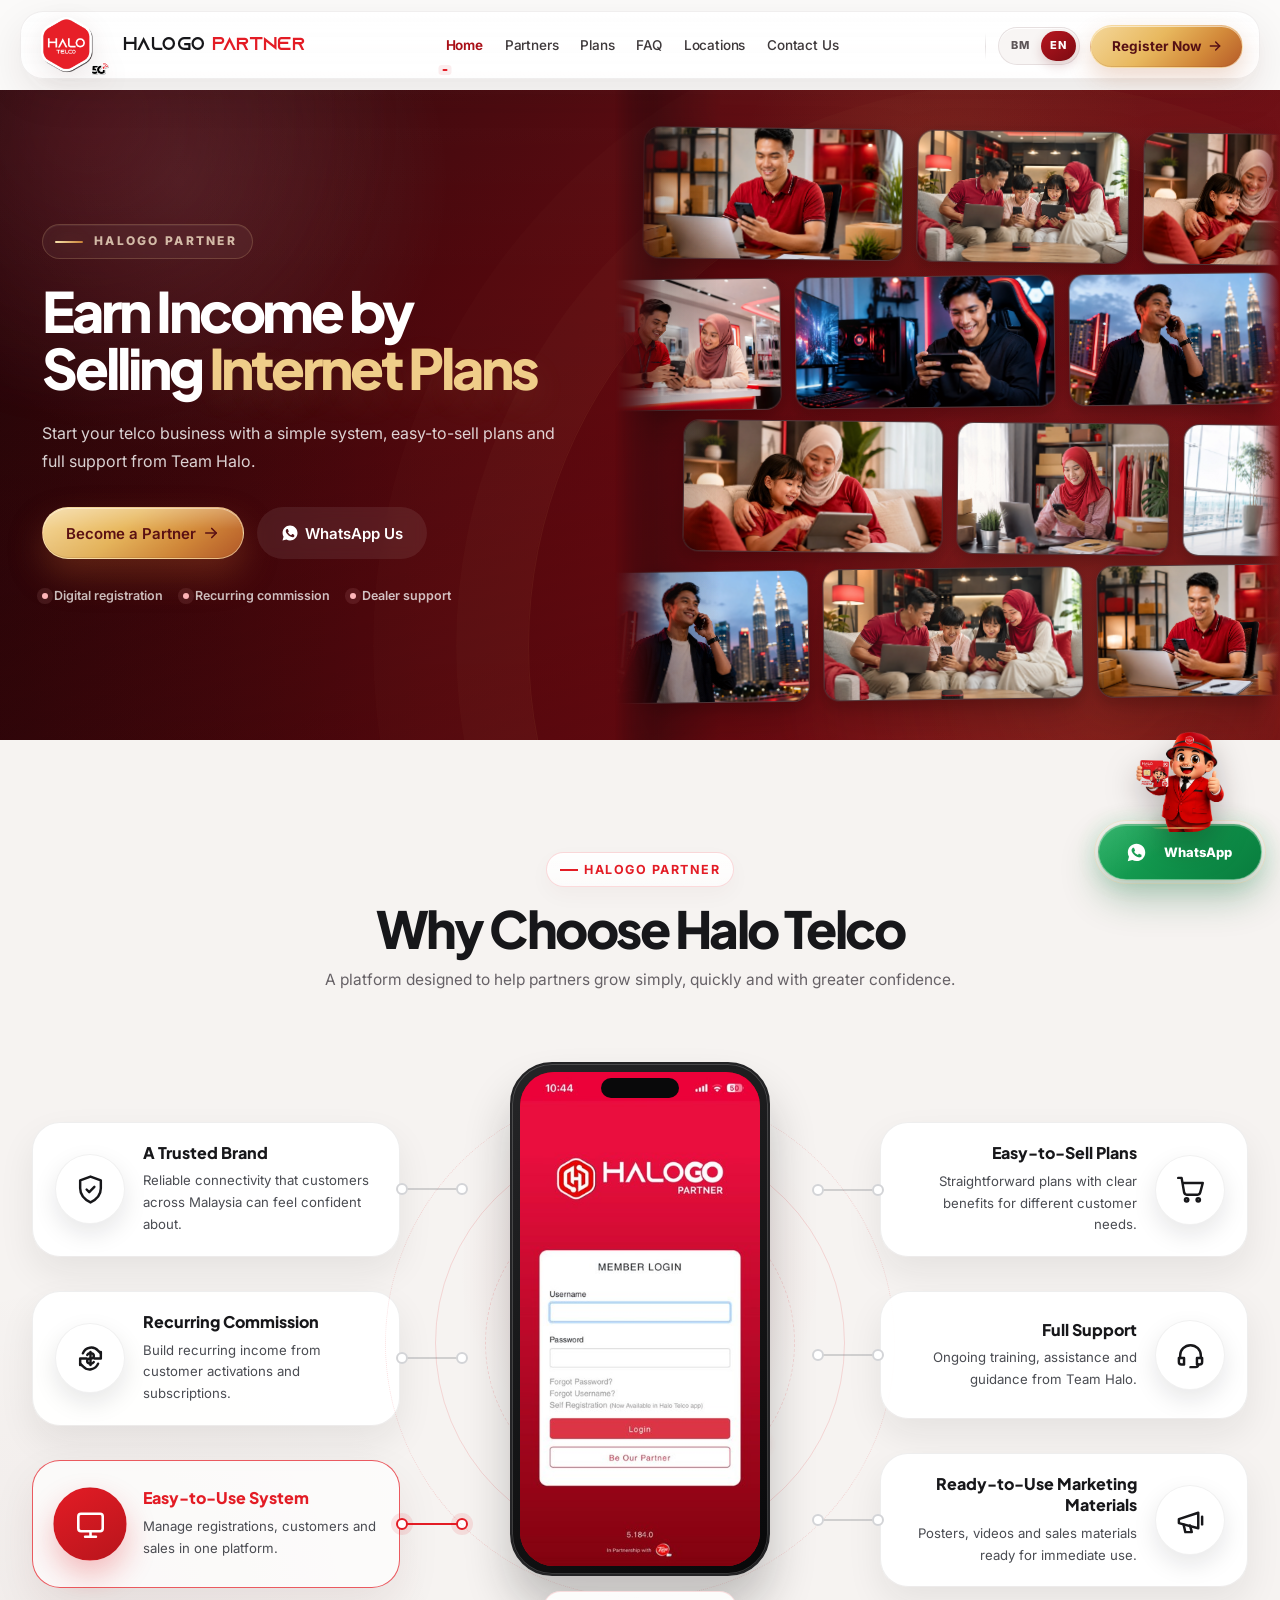
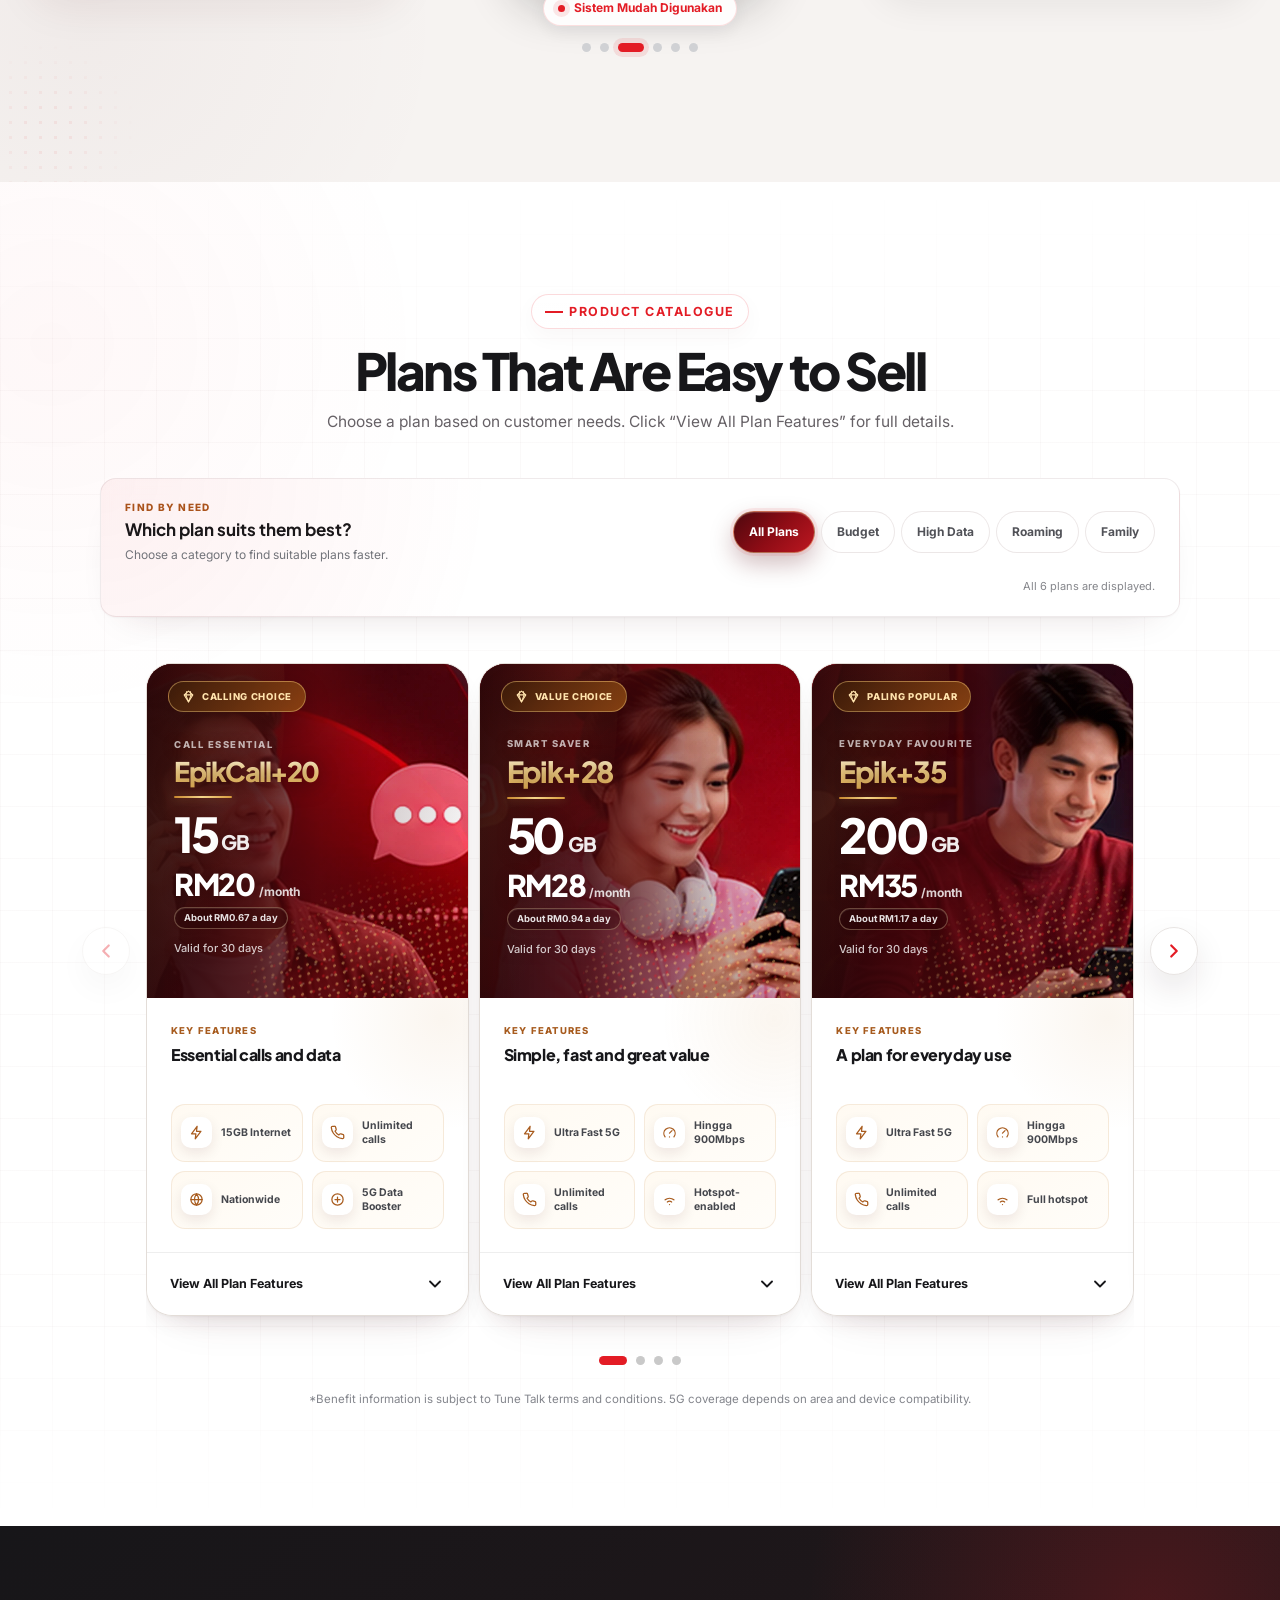
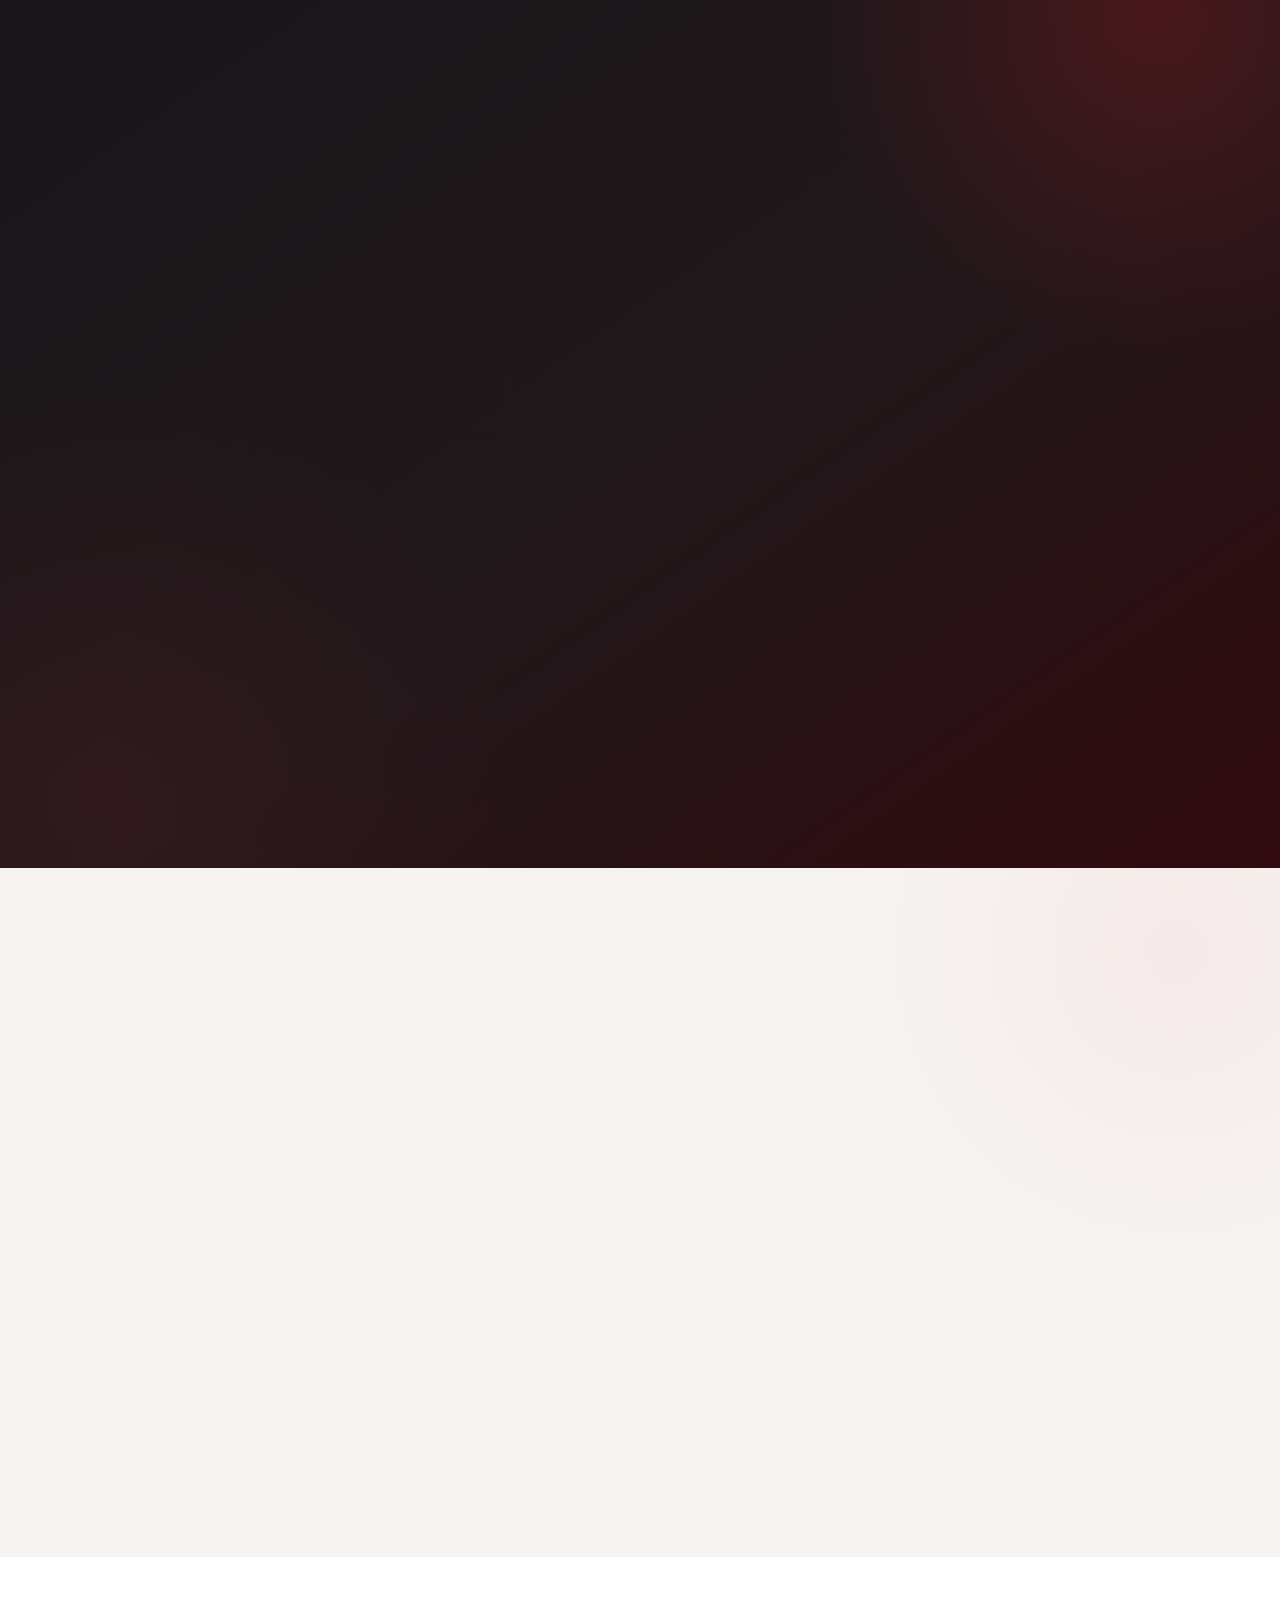
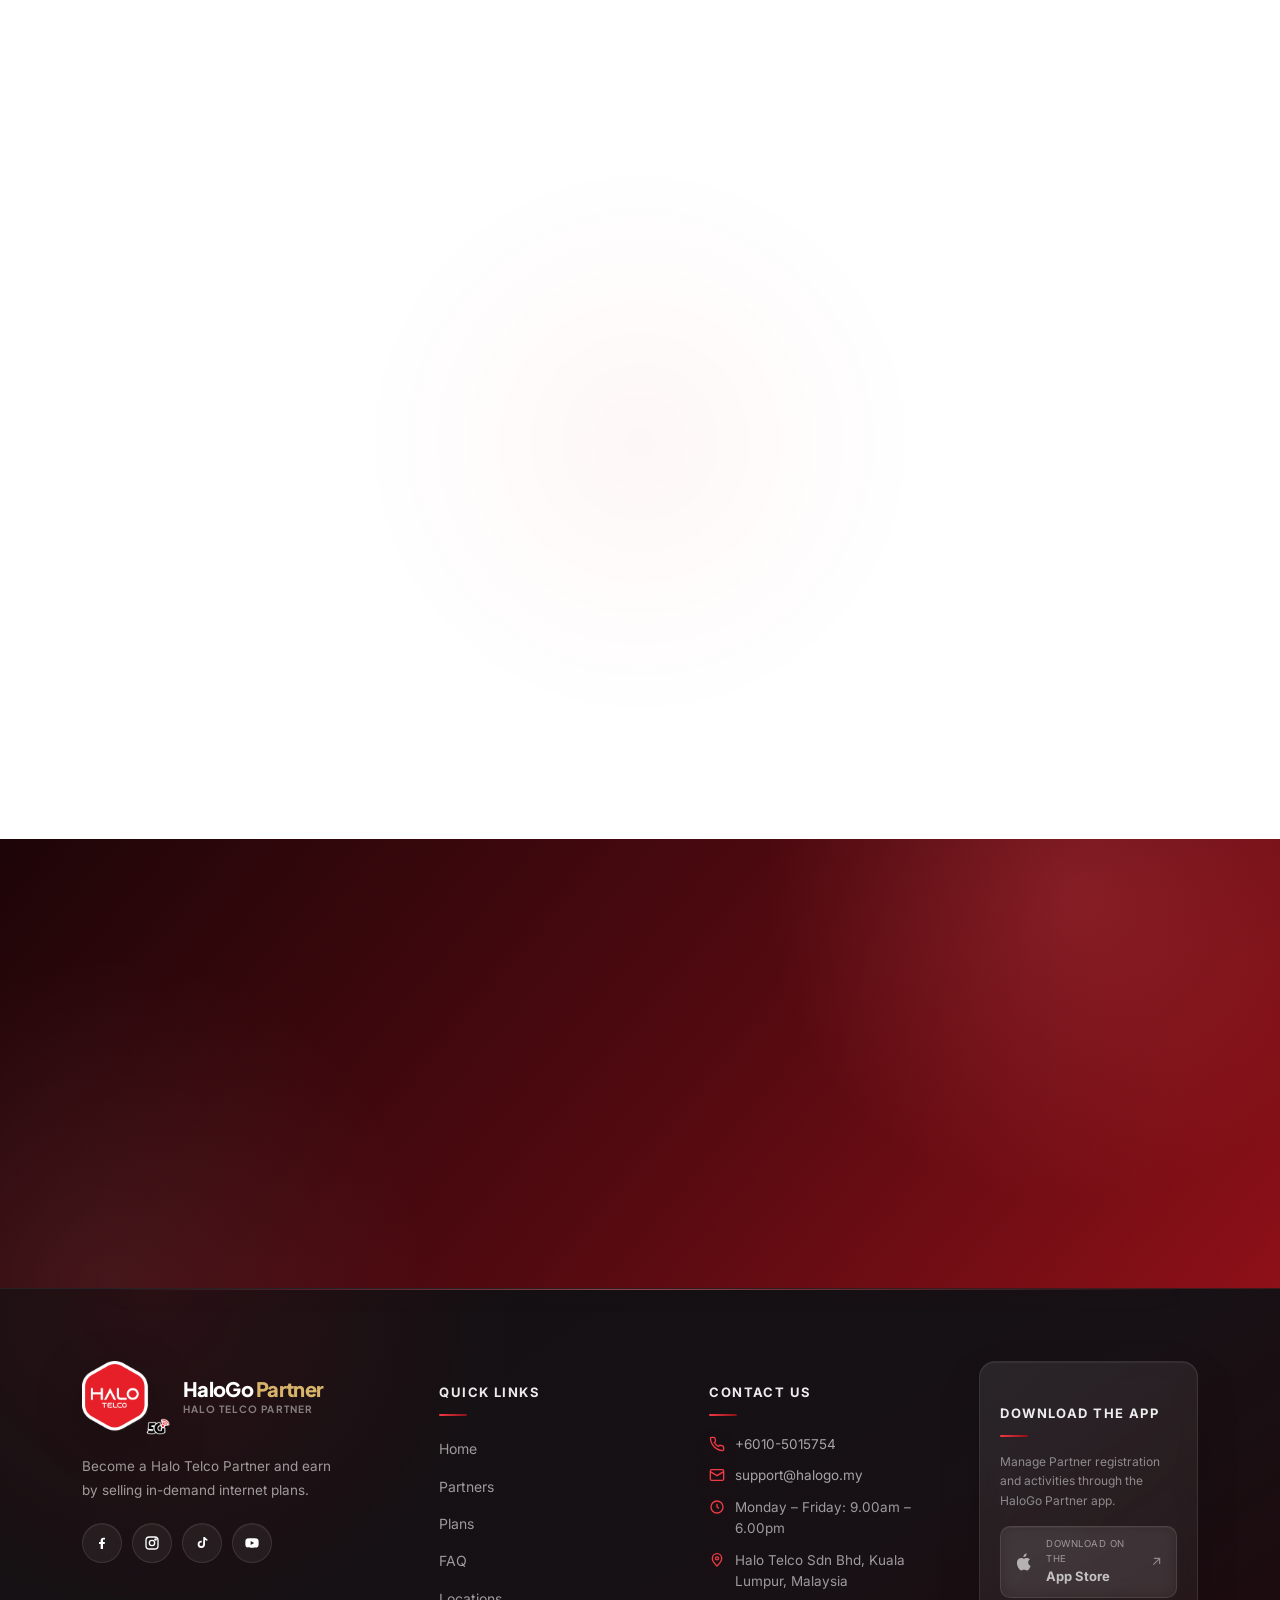
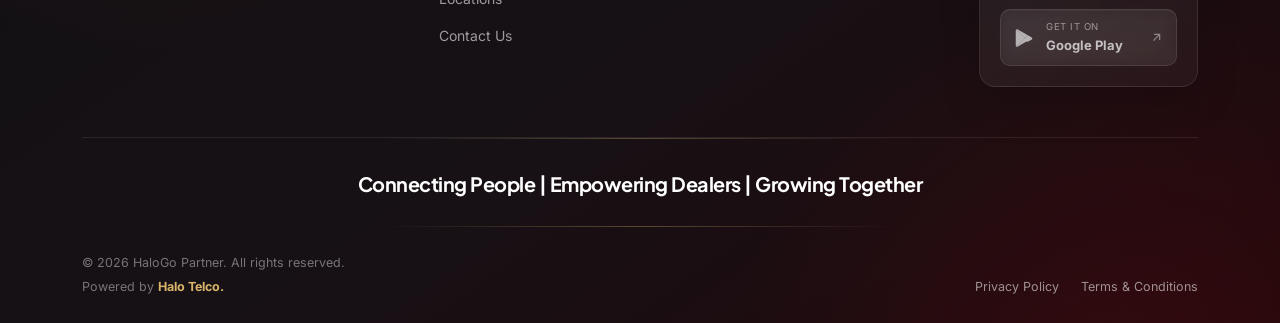
==== en/index.html @ d94d9762 "Add files via upload" ====
<!DOCTYPE html>

<html lang="en-MY">
<head>
<meta charset="utf-8"/>
<meta content="width=device-width, initial-scale=1.0" name="viewport"/>
<title>HaloGo Partner | Halo Telco Plans &amp; Partner Opportunity</title>
<link href="https://fonts.googleapis.com" rel="preconnect"/>
<link href="https://fonts.googleapis.com/css2?family=Plus+Jakarta+Sans:wght@500;700;800&amp;family=Inter:wght@400;500;600;700&amp;display=swap" rel="stylesheet"/>
<link href="../css/halogo.min.css?v=20260809-phase2-v1" rel="stylesheet"/>
<script defer="True" src="../js/en/script.js"></script><script defer="True" src="../js/en/home-page.js"></script><meta content="Explore Halo Telco internet plans and the HaloGo Partner business opportunity. Discover Epik+ benefits, sales support and how to become a partner." name="description"/><meta content="#230508" name="theme-color"/><meta content="index, follow, max-image-preview:large, max-snippet:-1, max-video-preview:-1" name="robots"/><meta content="HaloGo Partner" name="author"/><meta content="telephone=no" name="format-detection"/><meta content="en_MY" property="og:locale"/><meta content="HaloGo Partner" property="og:site_name"/><meta content="website" property="og:type"/><meta content="HaloGo Partner | Halo Telco Plans &amp; Partner Opportunity" property="og:title"/><meta content="Explore Halo Telco internet plans and the HaloGo Partner business opportunity. Discover Epik+ benefits, sales support and how to become a partner." property="og:description"/><meta content="https://halogo.my/en/" property="og:url"/><meta content="https://halogo.my/images/hero-dealer-work.webp" property="og:image"/><meta content="HaloGo Partner — Halo Telco Malaysia" property="og:image:alt"/><meta content="summary_large_image" name="twitter:card"/><meta content="HaloGo Partner | Halo Telco Plans &amp; Partner Opportunity" name="twitter:title"/><meta content="Explore Halo Telco internet plans and the HaloGo Partner business opportunity. Discover Epik+ benefits, sales support and how to become a partner." name="twitter:description"/><meta content="https://halogo.my/images/hero-dealer-work.webp" name="twitter:image"/><link href="https://halogo.my/en/" rel="canonical"/><link href="https://halogo.my/" hreflang="ms-MY" rel="alternate"/><link href="https://halogo.my/en/" hreflang="en-MY" rel="alternate"/><link href="https://halogo.my/" hreflang="x-default" rel="alternate"/><link href="../images/favicon-32.png" rel="icon" sizes="32x32" type="image/png"/><link href="../images/icon-192.png" rel="apple-touch-icon" sizes="192x192"/><link href="../site.webmanifest" rel="manifest"/><link crossorigin="anonymous" href="https://fonts.gstatic.com" rel="preconnect"/><link as="image" fetchpriority="high" href="../images/hero-dealer-work.webp" rel="preload"/><script type="application/ld+json">{"@context":"https://schema.org","@type":"WebPage","@id":"https://halogo.my/en/#webpage","url":"https://halogo.my/en/","name":"HaloGo Partner | Halo Telco Plans & Partner Opportunity","description":"Explore Halo Telco internet plans and the HaloGo Partner business opportunity. Discover Epik+ benefits, sales support and how to become a partner.","inLanguage":"en-MY","isPartOf":{"@id":"https://halogo.my/#website"},"about":{"@id":"https://halogo.my/#organization"}}</script><script type="application/ld+json">{"@context":"https://schema.org","@type":"Organization","@id":"https://halogo.my/#organization","name":"HaloGo Partner","url":"https://halogo.my/","logo":{"@type":"ImageObject","url":"https://halogo.my/images/Logo%20Halo%20Transparent.png"},"brand":{"@type":"Brand","name":"Halo Telco"},"description":"HaloGo Partner supports Halo Telco partners with plan sales, recurring commission opportunities and marketing support."}</script><meta content="ms_MY" property="og:locale:alternate"/></head>
<body class="has-floating-assistant home-page">
<!-- ============ HEADER ============ -->
<header class="site-header luxury-header">
<div class="wrap luxury-header-inner">
<a aria-label="HaloGo Partner — Home" class="brand luxury-brand" href="./">
<img alt="Halo Telco" class="luxury-brand-logo" decoding="async" height="1600" src="../images/Logo Halo Transparent.png" width="1903"/>
<span class="luxury-brand-name">HaloGo <strong>Partner</strong></span>
</a>
<nav aria-label="Main navigation" class="nav-links luxury-nav-links" id="primary-navigation"><a aria-current="page" class="active" href="./">Home</a><a href="business.html">Partners</a><a href="./#pelan">Plans</a><a href="sim-card-esim.html">FAQ</a><a href="location.html">Locations</a><a href="#hubungi">Contact Us</a><a class="nav-mobile-cta" href="business.html#mula">Register Now</a></nav>
<div class="header-actions luxury-header-actions">
<div aria-label="Language selection" class="lang-switcher"><a aria-label="Bahasa Malaysia" href="../" lang="ms-MY">BM</a><a aria-current="true" aria-label="English" class="active" href="./" lang="en-MY">EN</a></div><a class="btn btn-sm header-gold-cta" href="business.html#mula">Register Now
        <svg aria-hidden="true" fill="none" stroke="currentColor" stroke-linecap="round" stroke-linejoin="round" stroke-width="2.2" viewbox="0 0 24 24"><path d="M5 12h14"></path><path d="m13 6 6 6-6 6"></path></svg>
</a>
<button aria-controls="primary-navigation" aria-expanded="false" aria-label="Open navigation menu" class="nav-toggle" type="button"><span class="nav-toggle-line"></span><span class="nav-toggle-line"></span><span class="nav-toggle-line"></span></button>
</div>
</div>
<div aria-hidden="true" class="site-scroll-progress"><span></span></div>
</header>
<!-- ============ HERO ============ -->
<!-- ============ HERO — CINEMATIC LANDSCAPE MOVING GALLERY ============ -->
<section aria-labelledby="motion-hero-title" class="motion-hero">
<div aria-hidden="true" class="motion-hero-glow motion-hero-glow-one"></div>
<div aria-hidden="true" class="motion-hero-glow motion-hero-glow-two"></div>
<div class="motion-hero-wrap">
<div class="motion-hero-copy">
<div class="motion-hero-eyebrow"><span aria-hidden="true"></span>HaloGo Partner</div>
<h1 aria-label="Halo Telco Internet Plans and Partner Income Opportunity" id="motion-hero-title">
        Earn Income by Selling
        <span>Internet Plans</span>
</h1>
<p>
        Start your telco business with a simple system, easy-to-sell plans and full support from Team Halo.
      </p>
<div class="motion-hero-actions">
<a class="btn motion-hero-primary" href="https://play.google.com/store/search?q=tune%20talk&amp;c=apps&amp;hl=en" rel="noopener noreferrer" target="_blank">
          Become a Partner
          <svg aria-hidden="true" fill="none" stroke="currentColor" stroke-linecap="round" stroke-linejoin="round" stroke-width="2.2" viewbox="0 0 24 24">
<path d="M5 12h14"></path>
<path d="m13 6 6 6-6 6"></path>
</svg>
</a>
<a class="btn motion-hero-secondary" href="https://wa.me/601150005050" rel="noopener noreferrer" target="_blank">
<svg aria-hidden="true" fill="currentColor" viewbox="0 0 24 24">
<path d="M12.04 2c-5.5 0-9.96 4.46-9.96 9.96 0 1.76.46 3.45 1.32 4.95L2 22l5.24-1.37a9.9 9.9 0 0 0 4.8 1.22h.01c5.5 0 9.96-4.46 9.96-9.96S17.54 2 12.04 2zm5.83 14.17c-.24.68-1.4 1.3-1.93 1.36-.5.06-1.12.09-1.8-.11-.42-.13-.96-.31-1.65-.6-2.9-1.25-4.79-4.17-4.94-4.36-.14-.2-1.18-1.57-1.18-3 0-1.42.75-2.12 1.02-2.41.26-.28.57-.35.76-.35.19 0 .38 0 .55.01.18.01.42-.07.65.5.24.58.81 2 .88 2.15.07.14.11.31.02.5-.09.19-.14.31-.28.48-.14.16-.29.36-.42.48-.14.14-.28.28-.12.56.16.28.71 1.17 1.53 1.9 1.05.93 1.94 1.22 2.22 1.36.28.14.44.11.6-.07.16-.19.68-.79.87-1.06.19-.28.37-.23.62-.14.26.1 1.65.78 1.93.92.28.14.47.21.53.33.07.13.07.72-.17 1.4z"></path>
</svg>
          WhatsApp Us
        </a>
</div>
<div aria-label="Kelebihan HaloGo Partner" class="motion-hero-points">
<span><i aria-hidden="true"></i>Digital registration</span>
<span><i aria-hidden="true"></i>Recurring commission</span>
<span><i aria-hidden="true"></i>Dealer support</span>
</div>
</div>
<div aria-label="Sorotan gaya hidup dan USP Halo Telco" class="cinematic-wall">
<div class="cinematic-row cinematic-row--left cinematic-row--one">
<div class="cinematic-track">
<div class="cinematic-set">
<figure class="cinematic-card cinematic-card--wide"><img alt="Pengguna bekerja menggunakan laptop dan telefon" decoding="async" fetchpriority="high" height="992" loading="eager" src="../images/hero-dealer-work.webp" width="1586"/></figure>
<figure class="cinematic-card"><img alt="Keluarga menggunakan hotspot dan beberapa peranti" decoding="async" height="992" loading="lazy" src="../images/hero-family-hotspot.webp" width="1586"/></figure>
<figure class="cinematic-card"><img alt="Ibu dan anak menggunakan tablet bersama" decoding="async" height="992" loading="lazy" src="../images/hero-family-safe.webp" width="1586"/></figure>
<figure class="cinematic-card cinematic-card--wide"><img alt="Penjual online mengurus perniagaan dari laptop" decoding="async" height="992" loading="lazy" src="../images/hero-seller-online.webp" width="1586"/></figure>
<figure class="cinematic-card"><img alt="Pengembara menggunakan telefon di lapangan terbang" decoding="async" height="992" loading="lazy" src="../images/hero-roaming-travel.webp" width="1586"/></figure>
</div>
<div aria-hidden="true" class="cinematic-set">
<figure class="cinematic-card cinematic-card--wide"><img alt="" decoding="async" height="992" loading="lazy" src="../images/hero-dealer-work.webp" width="1586"/></figure>
<figure class="cinematic-card"><img alt="" decoding="async" height="992" loading="lazy" src="../images/hero-family-hotspot.webp" width="1586"/></figure>
<figure class="cinematic-card"><img alt="" decoding="async" height="992" loading="lazy" src="../images/hero-family-safe.webp" width="1586"/></figure>
<figure class="cinematic-card cinematic-card--wide"><img alt="" decoding="async" height="992" loading="lazy" src="../images/hero-seller-online.webp" width="1586"/></figure>
<figure class="cinematic-card"><img alt="" decoding="async" height="992" loading="lazy" src="../images/hero-roaming-travel.webp" width="1586"/></figure>
</div>
</div>
</div>
<div class="cinematic-row cinematic-row--right cinematic-row--two">
<div class="cinematic-track">
<div class="cinematic-set">
<figure class="cinematic-card"><img alt="Dealer membantu pelanggan menggunakan telefon" decoding="async" height="992" loading="lazy" src="../images/hero-dealer-support.webp" width="1586"/></figure>
<figure class="cinematic-card cinematic-card--wide"><img alt="Pengguna gaming menikmati sambungan internet pantas" decoding="async" height="992" loading="lazy" src="../images/hero-gaming-5g.webp" width="1586"/></figure>
<figure class="cinematic-card"><img alt="Pengguna membuat panggilan telefon" decoding="async" height="992" loading="lazy" src="../images/hero-unlimited-calls.webp" width="1586"/></figure>
<figure class="cinematic-card cinematic-card--wide"><img alt="Keluarga menggunakan internet pada beberapa peranti" decoding="async" height="992" loading="lazy" src="../images/hero-family-hotspot.webp" width="1586"/></figure>
<figure class="cinematic-card"><img alt="Pengguna bekerja secara digital" decoding="async" height="992" loading="lazy" src="../images/hero-dealer-work.webp" width="1586"/></figure>
</div>
<div aria-hidden="true" class="cinematic-set">
<figure class="cinematic-card"><img alt="" decoding="async" height="992" loading="lazy" src="../images/hero-dealer-support.webp" width="1586"/></figure>
<figure class="cinematic-card cinematic-card--wide"><img alt="" decoding="async" height="992" loading="lazy" src="../images/hero-gaming-5g.webp" width="1586"/></figure>
<figure class="cinematic-card"><img alt="" decoding="async" height="992" loading="lazy" src="../images/hero-unlimited-calls.webp" width="1586"/></figure>
<figure class="cinematic-card cinematic-card--wide"><img alt="" decoding="async" height="992" loading="lazy" src="../images/hero-family-hotspot.webp" width="1586"/></figure>
<figure class="cinematic-card"><img alt="" decoding="async" height="992" loading="lazy" src="../images/hero-dealer-work.webp" width="1586"/></figure>
</div>
</div>
</div>
<div class="cinematic-row cinematic-row--left cinematic-row--three">
<div class="cinematic-track">
<div class="cinematic-set">
<figure class="cinematic-card cinematic-card--wide"><img alt="Keluarga menggunakan internet dengan selamat" decoding="async" height="992" loading="lazy" src="../images/hero-family-safe.webp" width="1586"/></figure>
<figure class="cinematic-card"><img alt="Peniaga kecil bekerja secara online" decoding="async" height="992" loading="lazy" src="../images/hero-seller-online.webp" width="1586"/></figure>
<figure class="cinematic-card cinematic-card--wide"><img alt="Pengguna kekal berhubung ketika melancong" decoding="async" height="992" loading="lazy" src="../images/hero-roaming-travel.webp" width="1586"/></figure>
<figure class="cinematic-card"><img alt="Khidmat bantuan dan sokongan dealer" decoding="async" height="992" loading="lazy" src="../images/hero-dealer-support.webp" width="1586"/></figure>
<figure class="cinematic-card"><img alt="Pengguna menikmati gaming berkelajuan tinggi" decoding="async" height="992" loading="lazy" src="../images/hero-gaming-5g.webp" width="1586"/></figure>
</div>
<div aria-hidden="true" class="cinematic-set">
<figure class="cinematic-card cinematic-card--wide"><img alt="" decoding="async" height="992" loading="lazy" src="../images/hero-family-safe.webp" width="1586"/></figure>
<figure class="cinematic-card"><img alt="" decoding="async" height="992" loading="lazy" src="../images/hero-seller-online.webp" width="1586"/></figure>
<figure class="cinematic-card cinematic-card--wide"><img alt="" decoding="async" height="992" loading="lazy" src="../images/hero-roaming-travel.webp" width="1586"/></figure>
<figure class="cinematic-card"><img alt="" decoding="async" height="992" loading="lazy" src="../images/hero-dealer-support.webp" width="1586"/></figure>
<figure class="cinematic-card"><img alt="" decoding="async" height="992" loading="lazy" src="../images/hero-gaming-5g.webp" width="1586"/></figure>
</div>
</div>
</div>
<div class="cinematic-row cinematic-row--right cinematic-row--four">
<div class="cinematic-track">
<div class="cinematic-set">
<figure class="cinematic-card"><img alt="Panggilan telefon tanpa had" decoding="async" height="992" loading="lazy" src="../images/hero-unlimited-calls.webp" width="1586"/></figure>
<figure class="cinematic-card cinematic-card--wide"><img alt="Internet dikongsi bersama keluarga" decoding="async" height="992" loading="lazy" src="../images/hero-family-hotspot.webp" width="1586"/></figure>
<figure class="cinematic-card"><img alt="Kerja fleksibel menggunakan telefon dan laptop" decoding="async" height="992" loading="lazy" src="../images/hero-dealer-work.webp" width="1586"/></figure>
<figure class="cinematic-card cinematic-card--wide"><img alt="Perniagaan digital dari rumah" decoding="async" height="992" loading="lazy" src="../images/hero-seller-online.webp" width="1586"/></figure>
<figure class="cinematic-card"><img alt="Ibu dan anak menikmati kandungan digital" decoding="async" height="992" loading="lazy" src="../images/hero-family-safe.webp" width="1586"/></figure>
</div>
<div aria-hidden="true" class="cinematic-set">
<figure class="cinematic-card"><img alt="" decoding="async" height="992" loading="lazy" src="../images/hero-unlimited-calls.webp" width="1586"/></figure>
<figure class="cinematic-card cinematic-card--wide"><img alt="" decoding="async" height="992" loading="lazy" src="../images/hero-family-hotspot.webp" width="1586"/></figure>
<figure class="cinematic-card"><img alt="" decoding="async" height="992" loading="lazy" src="../images/hero-dealer-work.webp" width="1586"/></figure>
<figure class="cinematic-card cinematic-card--wide"><img alt="" decoding="async" height="992" loading="lazy" src="../images/hero-seller-online.webp" width="1586"/></figure>
<figure class="cinematic-card"><img alt="" decoding="async" height="992" loading="lazy" src="../images/hero-family-safe.webp" width="1586"/></figure>
</div>
</div>
</div>
</div>
</div>
</section>
<!-- ============ KENAPA PILIH HALO TELCO ============ -->
<section class="section ht-why-section" data-why-showcase="" id="kenapa">
<div class="wrap ht-why-wrap">
<header class="ht-why-header">
<div class="eyebrow home-business-pill" style="justify-content:center;">HaloGo Partner</div>
<h2>Why Choose Halo Telco</h2>
<p>A platform designed to help partners grow simply, quickly and with greater confidence.</p>
</header>
<div class="ht-why-stage">
<!-- KIRI: 3 KELEBIHAN -->
<div aria-label="Kelebihan Halo Telco sebelah kiri" class="ht-why-column ht-why-column-left">
<button class="ht-why-feature" data-why-index="0" type="button">
<span aria-hidden="true" class="ht-why-icon">
<svg fill="none" stroke="currentColor" stroke-linecap="round" stroke-linejoin="round" stroke-width="1.9" viewbox="0 0 24 24">
<path d="M12 2 4 5v6c0 5 3.4 8.7 8 11 4.6-2.3 8-6 8-11V5z"></path>
<path d="m9 12 2 2 4-4"></path>
</svg>
</span>
<span class="ht-why-copy">
<strong>A Trusted Brand</strong>
<small>Reliable connectivity that customers across Malaysia can feel confident about.</small>
</span>
<span aria-hidden="true" class="ht-why-connector"><i></i></span>
</button>
<button class="ht-why-feature is-active" data-why-index="1" type="button">
<span aria-hidden="true" class="ht-why-icon">
<svg fill="none" stroke="currentColor" stroke-linecap="round" stroke-linejoin="round" stroke-width="1.9" viewbox="0 0 24 24">
<path d="M20 7v5h-5"></path>
<path d="M4 17v-5h5"></path>
<path d="M6.1 8a7 7 0 0 1 11.8-2L20 8"></path>
<path d="M17.9 16A7 7 0 0 1 6.1 18L4 16"></path>
<path d="M12 7v10"></path>
<path d="M9.5 9.2A2.6 2.6 0 0 1 12 8c1.5 0 2.6.9 2.6 2s-1.1 2-2.6 2-2.6.9-2.6 2 1.1 2 2.6 2a2.6 2.6 0 0 0 2.5-1.2"></path>
</svg>
</span>
<span class="ht-why-copy">
<strong>Recurring Commission</strong>
<small>Build recurring income from customer activations and subscriptions.</small>
</span>
<span aria-hidden="true" class="ht-why-connector"><i></i></span>
</button>
<button class="ht-why-feature" data-why-index="2" type="button">
<span aria-hidden="true" class="ht-why-icon">
<svg fill="none" stroke="currentColor" stroke-linecap="round" stroke-linejoin="round" stroke-width="1.9" viewbox="0 0 24 24">
<rect height="13" rx="2" width="18" x="3" y="4"></rect>
<path d="M8 21h8M12 17v4"></path>
</svg>
</span>
<span class="ht-why-copy">
<strong>Easy-to-Use System</strong>
<small>Manage registrations, customers and sales in one platform.</small>
</span>
<span aria-hidden="true" class="ht-why-connector"><i></i></span>
</button>
</div>
<!-- TENGAH: PHONE + SIM, DIBINA SEPENUHNYA DENGAN HTML/CSS -->
<div class="ht-why-center">
<div aria-hidden="true" class="ht-signal-rings">
<span></span><span></span><span></span><span></span>
</div>
<!-- Subtle orbital particles: decorative only -->
<div aria-hidden="true" class="ht-orbit-system" data-orbit-system="">
<div class="ht-orbit-track ht-orbit-track--inner">
<i class="ht-orbit-particle ht-orbit-particle--red" style="--particle-angle: 18deg; --particle-size: 10px;"></i>
</div>
<div class="ht-orbit-track ht-orbit-track--middle">
<i class="ht-orbit-particle ht-orbit-particle--rose" style="--particle-angle: 42deg; --particle-size: 11px;"></i>
<i class="ht-orbit-particle ht-orbit-particle--silver" style="--particle-angle: 224deg; --particle-size: 6px;"></i>
</div>
<div class="ht-orbit-track ht-orbit-track--outer">
<i class="ht-orbit-particle ht-orbit-particle--red" style="--particle-angle: 128deg; --particle-size: 12px;"></i>
<i class="ht-orbit-particle ht-orbit-particle--rose" style="--particle-angle: 304deg; --particle-size: 11px;"></i>
</div>
</div>
<div aria-label="Paparan skrin log masuk aplikasi HaloGo Partner" class="ht-phone-scene" role="img">
<div class="ht-phone">
<div aria-hidden="true" class="ht-phone-island"></div>
<div class="ht-phone-screen">
<img alt="Skrin log masuk aplikasi HaloGo Partner" class="ht-phone-login-image" decoding="async" height="720" loading="lazy" src="../images/halogo-partner-login.jpg" width="333"/>
</div>
</div>
</div>
<div aria-live="polite" class="ht-why-active-label">
<span></span>
<strong data-why-active-title="">Recurring Commission</strong>
</div>
<div aria-label="Select kelebihan Halo Telco" class="ht-why-dots">
<button aria-label="A Trusted Brand" data-why-dot="0" type="button"></button>
<button aria-label="Recurring Commission" class="is-active" data-why-dot="1" type="button"></button>
<button aria-label="Easy-to-Use System" data-why-dot="2" type="button"></button>
<button aria-label="Easy-to-Sell Plans" data-why-dot="3" type="button"></button>
<button aria-label="Full Support" data-why-dot="4" type="button"></button>
<button aria-label="Ready-to-Use Marketing Materials" data-why-dot="5" type="button"></button>
</div>
</div>
<!-- KANAN: 3 KELEBIHAN -->
<div aria-label="Kelebihan Halo Telco sebelah kanan" class="ht-why-column ht-why-column-right">
<button class="ht-why-feature" data-why-index="3" type="button">
<span aria-hidden="true" class="ht-why-connector"><i></i></span>
<span class="ht-why-copy">
<strong>Easy-to-Sell Plans</strong>
<small>Straightforward plans with clear benefits for different customer needs.</small>
</span>
<span aria-hidden="true" class="ht-why-icon">
<svg fill="none" stroke="currentColor" stroke-linecap="round" stroke-linejoin="round" stroke-width="1.9" viewbox="0 0 24 24">
<circle cx="9" cy="20" r="1.3"></circle><circle cx="18" cy="20" r="1.3"></circle>
<path d="M2.5 3h2.6l2 11.4a2 2 0 0 0 2 1.6h8.4a2 2 0 0 0 2-1.6L21.5 7H6"></path>
</svg>
</span>
</button>
<button class="ht-why-feature" data-why-index="4" type="button">
<span aria-hidden="true" class="ht-why-connector"><i></i></span>
<span class="ht-why-copy">
<strong>Full Support</strong>
<small>Ongoing training, assistance and guidance from Team Halo.</small>
</span>
<span aria-hidden="true" class="ht-why-icon">
<svg fill="none" stroke="currentColor" stroke-linecap="round" stroke-linejoin="round" stroke-width="1.9" viewbox="0 0 24 24">
<path d="M4 14v-2a8 8 0 0 1 16 0v2"></path><path d="M18 19h1a2 2 0 0 0 2-2v-3h-4v5z"></path><path d="M6 19H5a2 2 0 0 1-2-2v-3h4v5z"></path><path d="M18 19c0 1.1-.9 2-2 2h-4"></path>
</svg>
</span>
</button>
<button class="ht-why-feature" data-why-index="5" type="button">
<span aria-hidden="true" class="ht-why-connector"><i></i></span>
<span class="ht-why-copy">
<strong>Ready-to-Use Marketing Materials</strong>
<small>Posters, videos and sales materials ready for immediate use.</small>
</span>
<span aria-hidden="true" class="ht-why-icon">
<svg fill="none" stroke="currentColor" stroke-linecap="round" stroke-linejoin="round" stroke-width="1.9" viewbox="0 0 24 24">
<path d="m3 11 15-5v12L3 14z"></path><path d="M11.6 15.8 13 21H8l-1.4-6"></path><path d="M21 9v6"></path>
</svg>
</span>
</button>
</div>
</div>
<!-- MOBILE: HORIZONTAL SWIPE CAROUSEL -->
<div aria-label="Halo Telco benefits — swipe to explore" class="ht-why-mobile-carousel">
<div class="ht-why-mobile-track" data-why-mobile-track="" tabindex="0">
<button class="ht-why-feature" data-why-index="0" type="button">
<span aria-hidden="true" class="ht-why-icon">
<svg fill="none" stroke="currentColor" stroke-linecap="round" stroke-linejoin="round" stroke-width="1.9" viewbox="0 0 24 24"><path d="M12 2 4 5v6c0 5 3.4 8.7 8 11 4.6-2.3 8-6 8-11V5z"></path><path d="m9 12 2 2 4-4"></path></svg>
</span>
<span class="ht-why-copy"><strong>A Trusted Brand</strong><small>Reliable connectivity that customers across Malaysia can feel confident about.</small></span>
</button>
<button class="ht-why-feature is-active" data-why-index="1" type="button">
<span aria-hidden="true" class="ht-why-icon">
<svg fill="none" stroke="currentColor" stroke-linecap="round" stroke-linejoin="round" stroke-width="1.9" viewbox="0 0 24 24"><path d="M20 7v5h-5M4 17v-5h5M6.1 8a7 7 0 0 1 11.8-2L20 8M17.9 16A7 7 0 0 1 6.1 18L4 16M12 7v10"></path></svg>
</span>
<span class="ht-why-copy"><strong>Recurring Commission</strong><small>Build recurring income from customer activations and subscriptions.</small></span>
</button>
<button class="ht-why-feature" data-why-index="2" type="button">
<span aria-hidden="true" class="ht-why-icon">
<svg fill="none" stroke="currentColor" stroke-linecap="round" stroke-linejoin="round" stroke-width="1.9" viewbox="0 0 24 24"><rect height="13" rx="2" width="18" x="3" y="4"></rect><path d="M8 21h8M12 17v4"></path></svg>
</span>
<span class="ht-why-copy"><strong>Easy-to-Use System</strong><small>Manage registrations, customers and sales in one platform.</small></span>
</button>
<button class="ht-why-feature" data-why-index="3" type="button">
<span aria-hidden="true" class="ht-why-icon">
<svg fill="none" stroke="currentColor" stroke-linecap="round" stroke-linejoin="round" stroke-width="1.9" viewbox="0 0 24 24"><circle cx="9" cy="20" r="1.3"></circle><circle cx="18" cy="20" r="1.3"></circle><path d="M2.5 3h2.6l2 11.4a2 2 0 0 0 2 1.6h8.4a2 2 0 0 0 2-1.6L21.5 7H6"></path></svg>
</span>
<span class="ht-why-copy"><strong>Easy-to-Sell Plans</strong><small>Straightforward plans with clear benefits for different customer needs.</small></span>
</button>
<button class="ht-why-feature" data-why-index="4" type="button">
<span aria-hidden="true" class="ht-why-icon">
<svg fill="none" stroke="currentColor" stroke-linecap="round" stroke-linejoin="round" stroke-width="1.9" viewbox="0 0 24 24"><path d="M4 14v-2a8 8 0 0 1 16 0v2"></path><path d="M18 19h1a2 2 0 0 0 2-2v-3h-4v5zM6 19H5a2 2 0 0 1-2-2v-3h4v5z"></path><path d="M18 19c0 1.1-.9 2-2 2h-4"></path></svg>
</span>
<span class="ht-why-copy"><strong>Full Support</strong><small>Ongoing training, assistance and guidance from Team Halo.</small></span>
</button>
<button class="ht-why-feature" data-why-index="5" type="button">
<span aria-hidden="true" class="ht-why-icon">
<svg fill="none" stroke="currentColor" stroke-linecap="round" stroke-linejoin="round" stroke-width="1.9" viewbox="0 0 24 24"><path d="m3 11 15-5v12L3 14z"></path><path d="M11.6 15.8 13 21H8l-1.4-6M21 9v6"></path></svg>
</span>
<span class="ht-why-copy"><strong>Ready-to-Use Marketing Materials</strong><small>Posters, videos and sales materials ready for immediate use.</small></span>
</button>
</div>
<p class="ht-why-swipe-note">Swipe left or right to view all benefits.</p>
</div>
</div>
</section>
<!-- ============ PELAN ============ -->
<section class="section alt epik-plan-section" id="pelan">
<div class="wrap">
<div class="section-head">
<div class="eyebrow home-business-pill" style="justify-content:center;">Product Catalogue</div>
<h2>Plans That Are Easy to Sell</h2>
<p>Choose a plan based on customer needs. Click “View All Plan Features” for full details.</p>
</div>
<div class="smart-plan-finder" data-plan-finder="">
<div class="smart-plan-finder-copy">
<span class="smart-plan-finder-label">Find by need</span>
<strong>Which plan suits them best?</strong>
<p>Choose a category to find suitable plans faster.</p>
</div>
<div aria-label="Filter plans by customer needs" class="smart-plan-filters" role="group">
<button aria-pressed="true" class="smart-plan-filter is-active" data-plan-filter="all" type="button">All Plans</button>
<button aria-pressed="false" class="smart-plan-filter" data-plan-filter="budget" type="button">Budget</button>
<button aria-pressed="false" class="smart-plan-filter" data-plan-filter="data" type="button">High Data</button>
<button aria-pressed="false" class="smart-plan-filter" data-plan-filter="roaming" type="button">Roaming</button>
<button aria-pressed="false" class="smart-plan-filter" data-plan-filter="family" type="button">Family</button>
</div>
<p aria-live="polite" class="smart-plan-result" data-plan-result="">All 6 plans are displayed.</p>
</div>
<div aria-label="Halo Telco plan list" class="plan-carousel" data-plan-carousel="" role="region">
<button aria-label="View previous plan" class="plan-carousel-nav plan-carousel-prev" type="button">
<svg aria-hidden="true" viewbox="0 0 24 24"><path d="M15 18l-6-6 6-6"></path></svg>
</button>
<div class="plan-carousel-viewport" tabindex="0">
<div class="plan-carousel-track">
<article class="plan-card plan-card--uniform plan-card--call" data-plan-tags="all budget call">
<div class="plan-card-head plan-card-head--premium">
<img alt="Pengguna membuat panggilan telefon untuk pelan EpikCall+20" class="plan-card-visual" decoding="async" height="620" loading="lazy" src="../images/plan-epikcall20.webp" width="900"/>
<span aria-hidden="true" class="plan-card-head-glow"></span>
<span class="plan-ribbon"><svg aria-hidden="true" fill="none" stroke="currentColor" stroke-linejoin="round" stroke-width="2" viewbox="0 0 24 24"><path d="m12 2 8 7-8 13L4 9z"></path><path d="M4 9h16M9 2l-2 7 5 13 5-13-2-7"></path></svg><span>CALLING CHOICE</span></span>
<div class="plan-hero-copy">
<span class="plan-persona">CALL ESSENTIAL</span>
<p class="plan-name">EpikCall+20</p>
<div class="plan-data plan-data-premium"><strong>15</strong><span>GB</span></div>
<div class="plan-price-zone">
<div class="plan-price"><strong>RM20</strong><span>/month</span></div>
<span class="plan-daily">About RM0.67 a day</span>
</div>
<p class="plan-validity">Valid for 30 days</p>
</div>
</div>
<div class="plan-card-summary plan-card-summary--premium">
<div class="plan-summary-title">
<span>KEY FEATURES</span>
<h3>Essential calls and data</h3>
</div>
<ul class="plan-feature-chips">
<li><span class="plan-feature-icon"><svg aria-hidden="true" fill="none" stroke="currentColor" stroke-linecap="round" stroke-linejoin="round" stroke-width="2" viewbox="0 0 24 24"><path d="m13 2-9 12h7l-1 8 9-12h-7z"></path></svg></span><span>15GB Internet</span></li>
<li><span class="plan-feature-icon"><svg aria-hidden="true" fill="none" stroke="currentColor" stroke-linecap="round" stroke-linejoin="round" stroke-width="2" viewbox="0 0 24 24"><path d="M22 16.92v3a2 2 0 0 1-2.18 2 19.8 19.8 0 0 1-8.63-3.07 19.5 19.5 0 0 1-6-6A19.8 19.8 0 0 1 2.12 4.18 2 2 0 0 1 4.11 2h3a2 2 0 0 1 2 1.72c.13.96.36 1.9.7 2.8a2 2 0 0 1-.45 2.11L8.09 9.91a16 16 0 0 0 6 6l1.27-1.27a2 2 0 0 1 2.11-.45c.9.34 1.84.57 2.8.7A2 2 0 0 1 22 16.92z"></path></svg></span><span>Unlimited calls</span></li>
<li><span class="plan-feature-icon"><svg aria-hidden="true" fill="none" stroke="currentColor" stroke-linecap="round" stroke-linejoin="round" stroke-width="2" viewbox="0 0 24 24"><circle cx="12" cy="12" r="9"></circle><path d="M3 12h18M12 3a15 15 0 0 1 0 18M12 3a15 15 0 0 0 0 18"></path></svg></span><span>Nationwide</span></li>
<li><span class="plan-feature-icon"><svg aria-hidden="true" fill="none" stroke="currentColor" stroke-linecap="round" stroke-linejoin="round" stroke-width="2" viewbox="0 0 24 24"><circle cx="12" cy="12" r="9"></circle><path d="M12 8v8M8 12h8"></path></svg></span><span>5G Data Booster</span></li>
</ul>
</div>
<div class="plan-card-accordion">
<button aria-controls="plan-details-call20" aria-expanded="false" class="plan-details-toggle" data-plan-toggle="" type="button">
<span>View All Plan Features</span>
<svg aria-hidden="true" fill="none" stroke="currentColor" stroke-linecap="round" stroke-linejoin="round" stroke-width="2.2" viewbox="0 0 24 24">
<path d="m6 9 6 6 6-6"></path>
</svg>
</button>
<div aria-hidden="true" class="plan-details-panel" id="plan-details-call20" role="region">
<div class="plan-details-content">
<div class="plan-detail-group">
<h4>Internet &amp; Validity</h4>
<ul><li><svg aria-hidden="true" fill="none" stroke="currentColor" stroke-linecap="round" stroke-linejoin="round" stroke-width="2.2" viewbox="0 0 24 24"><path d="M20 6 9 17l-5-5"></path></svg><span>15GB Internet quota on 5G/4G networks</span></li><li><svg aria-hidden="true" fill="none" stroke="currentColor" stroke-linecap="round" stroke-linejoin="round" stroke-width="2.2" viewbox="0 0 24 24"><path d="M20 6 9 17l-5-5"></path></svg><span>30-day plan validity</span></li><li><svg aria-hidden="true" fill="none" stroke="currentColor" stroke-linecap="round" stroke-linejoin="round" stroke-width="2.2" viewbox="0 0 24 24"><path d="M20 6 9 17l-5-5"></path></svg><span>10GB 5G Booster available while the plan is active</span></li></ul>
</div>
<div class="plan-detail-group">
<h4>Calls &amp; Extras</h4>
<ul><li><svg aria-hidden="true" fill="none" stroke="currentColor" stroke-linecap="round" stroke-linejoin="round" stroke-width="2.2" viewbox="0 0 24 24"><path d="M20 6 9 17l-5-5"></path></svg><span>Unlimited on-net and off-net calls</span></li><li><svg aria-hidden="true" fill="none" stroke="currentColor" stroke-linecap="round" stroke-linejoin="round" stroke-width="2.2" viewbox="0 0 24 24"><path d="M20 6 9 17l-5-5"></path></svg><span>RM10 Booster also includes 50 SMS</span></li><li><svg aria-hidden="true" fill="none" stroke="currentColor" stroke-linecap="round" stroke-linejoin="round" stroke-width="2.2" viewbox="0 0 24 24"><path d="M20 6 9 17l-5-5"></path></svg><span>Pay via app, card, eWallet or Tune Talk credit</span></li></ul>
</div>
<p class="plan-card-note">Subject to terms, eligibility, network coverage and device compatibility.</p>
</div>
</div>
</div>
</article>
<article class="plan-card plan-card--uniform plan-card--28" data-plan-tags="all budget">
<div class="plan-card-head plan-card-head--premium">
<img alt="Pengguna muda menggunakan telefon untuk pelan Epik+28" class="plan-card-visual" decoding="async" height="620" loading="lazy" src="../images/plan-epik28.webp" width="900"/>
<span aria-hidden="true" class="plan-card-head-glow"></span>
<span class="plan-ribbon"><svg aria-hidden="true" fill="none" stroke="currentColor" stroke-linejoin="round" stroke-width="2" viewbox="0 0 24 24"><path d="m12 2 8 7-8 13L4 9z"></path><path d="M4 9h16M9 2l-2 7 5 13 5-13-2-7"></path></svg><span>VALUE CHOICE</span></span>
<div class="plan-hero-copy">
<span class="plan-persona">SMART SAVER</span>
<p class="plan-name">Epik+28</p>
<div class="plan-data plan-data-premium"><strong>50</strong><span>GB</span></div>
<div class="plan-price-zone">
<div class="plan-price"><strong>RM28</strong><span>/month</span></div>
<span class="plan-daily">About RM0.94 a day</span>
</div>
<p class="plan-validity">Valid for 30 days</p>
</div>
</div>
<div class="plan-card-summary plan-card-summary--premium">
<div class="plan-summary-title">
<span>KEY FEATURES</span>
<h3>Simple, fast and great value</h3>
</div>
<ul class="plan-feature-chips">
<li><span class="plan-feature-icon"><svg aria-hidden="true" fill="none" stroke="currentColor" stroke-linecap="round" stroke-linejoin="round" stroke-width="2" viewbox="0 0 24 24"><path d="m13 2-9 12h7l-1 8 9-12h-7z"></path></svg></span><span>Ultra Fast 5G</span></li>
<li><span class="plan-feature-icon"><svg aria-hidden="true" fill="none" stroke="currentColor" stroke-linecap="round" stroke-linejoin="round" stroke-width="2" viewbox="0 0 24 24"><path d="M4.9 19a9 9 0 1 1 14.2 0"></path><path d="m12 13 4-4"></path><path d="M12 19h.01"></path></svg></span><span>Hingga 900Mbps</span></li>
<li><span class="plan-feature-icon"><svg aria-hidden="true" fill="none" stroke="currentColor" stroke-linecap="round" stroke-linejoin="round" stroke-width="2" viewbox="0 0 24 24"><path d="M22 16.92v3a2 2 0 0 1-2.18 2 19.8 19.8 0 0 1-8.63-3.07 19.5 19.5 0 0 1-6-6A19.8 19.8 0 0 1 2.12 4.18 2 2 0 0 1 4.11 2h3a2 2 0 0 1 2 1.72c.13.96.36 1.9.7 2.8a2 2 0 0 1-.45 2.11L8.09 9.91a16 16 0 0 0 6 6l1.27-1.27a2 2 0 0 1 2.11-.45c.9.34 1.84.57 2.8.7A2 2 0 0 1 22 16.92z"></path></svg></span><span>Unlimited calls</span></li>
<li><span class="plan-feature-icon"><svg aria-hidden="true" fill="none" stroke="currentColor" stroke-linecap="round" stroke-linejoin="round" stroke-width="2" viewbox="0 0 24 24"><path d="M5 12.55a11 11 0 0 1 14.08 0"></path><path d="M8.5 16a6 6 0 0 1 7 0"></path><path d="M12 20h.01"></path></svg></span><span>Hotspot-enabled</span></li>
</ul>
</div>
<div class="plan-card-accordion">
<button aria-controls="plan-details-epik28" aria-expanded="false" class="plan-details-toggle" data-plan-toggle="" type="button">
<span>View All Plan Features</span>
<svg aria-hidden="true" fill="none" stroke="currentColor" stroke-linecap="round" stroke-linejoin="round" stroke-width="2.2" viewbox="0 0 24 24">
<path d="m6 9 6 6 6-6"></path>
</svg>
</button>
<div aria-hidden="true" class="plan-details-panel" id="plan-details-epik28" role="region">
<div class="plan-details-content">
<div class="plan-detail-group">
<h4>Internet &amp; Speed</h4>
<ul><li><svg aria-hidden="true" fill="none" stroke="currentColor" stroke-linecap="round" stroke-linejoin="round" stroke-width="2.2" viewbox="0 0 24 24"><path d="M20 6 9 17l-5-5"></path></svg><span>50GB Internet 5G/4G</span></li><li><svg aria-hidden="true" fill="none" stroke="currentColor" stroke-linecap="round" stroke-linejoin="round" stroke-width="2.2" viewbox="0 0 24 24"><path d="M20 6 9 17l-5-5"></path></svg><span>Speeds up to 900Mbps</span></li><li><svg aria-hidden="true" fill="none" stroke="currentColor" stroke-linecap="round" stroke-linejoin="round" stroke-width="2.2" viewbox="0 0 24 24"><path d="M20 6 9 17l-5-5"></path></svg><span>No FUP on the plan's base quota</span></li><li><svg aria-hidden="true" fill="none" stroke="currentColor" stroke-linecap="round" stroke-linejoin="round" stroke-width="2.2" viewbox="0 0 24 24"><path d="M20 6 9 17l-5-5"></path></svg><span>Optimised for one hotspot device</span></li></ul>
</div>
<div class="plan-detail-group">
<h4>Calls &amp; Extras</h4>
<ul><li><svg aria-hidden="true" fill="none" stroke="currentColor" stroke-linecap="round" stroke-linejoin="round" stroke-width="2.2" viewbox="0 0 24 24"><path d="M20 6 9 17l-5-5"></path></svg><span>Unlimited calls to all Malaysian networks</span></li><li><svg aria-hidden="true" fill="none" stroke="currentColor" stroke-linecap="round" stroke-linejoin="round" stroke-width="2.2" viewbox="0 0 24 24"><path d="M20 6 9 17l-5-5"></path></svg><span>10 free SMS to all networks</span></li><li><svg aria-hidden="true" fill="none" stroke="currentColor" stroke-linecap="round" stroke-linejoin="round" stroke-width="2.2" viewbox="0 0 24 24"><path d="M20 6 9 17l-5-5"></path></svg><span>Layak membeli 5G Data Booster</span></li></ul>
</div>
<p class="plan-card-note">Subject to terms, eligibility, network coverage and device compatibility.</p>
</div>
</div>
</div>
</article>
<article class="plan-card plan-card--uniform plan-card--35" data-plan-tags="all data daily">
<div class="plan-card-head plan-card-head--premium">
<img alt="Pengguna bekerja dengan laptop dan telefon untuk pelan Epik+35" class="plan-card-visual" decoding="async" height="620" loading="lazy" src="../images/plan-epik35.webp" width="900"/>
<span aria-hidden="true" class="plan-card-head-glow"></span>
<span class="plan-ribbon"><svg aria-hidden="true" fill="none" stroke="currentColor" stroke-linejoin="round" stroke-width="2" viewbox="0 0 24 24"><path d="m12 2 8 7-8 13L4 9z"></path><path d="M4 9h16M9 2l-2 7 5 13 5-13-2-7"></path></svg><span>PALING POPULAR</span></span>
<div class="plan-hero-copy">
<span class="plan-persona">EVERYDAY FAVOURITE</span>
<p class="plan-name">Epik+35</p>
<div class="plan-data plan-data-premium"><strong>200</strong><span>GB</span></div>
<div class="plan-price-zone">
<div class="plan-price"><strong>RM35</strong><span>/month</span></div>
<span class="plan-daily">About RM1.17 a day</span>
</div>
<p class="plan-validity">Valid for 30 days</p>
</div>
</div>
<div class="plan-card-summary plan-card-summary--premium">
<div class="plan-summary-title">
<span>KEY FEATURES</span>
<h3>A plan for everyday use</h3>
</div>
<ul class="plan-feature-chips">
<li><span class="plan-feature-icon"><svg aria-hidden="true" fill="none" stroke="currentColor" stroke-linecap="round" stroke-linejoin="round" stroke-width="2" viewbox="0 0 24 24"><path d="m13 2-9 12h7l-1 8 9-12h-7z"></path></svg></span><span>Ultra Fast 5G</span></li>
<li><span class="plan-feature-icon"><svg aria-hidden="true" fill="none" stroke="currentColor" stroke-linecap="round" stroke-linejoin="round" stroke-width="2" viewbox="0 0 24 24"><path d="M4.9 19a9 9 0 1 1 14.2 0"></path><path d="m12 13 4-4"></path><path d="M12 19h.01"></path></svg></span><span>Hingga 900Mbps</span></li>
<li><span class="plan-feature-icon"><svg aria-hidden="true" fill="none" stroke="currentColor" stroke-linecap="round" stroke-linejoin="round" stroke-width="2" viewbox="0 0 24 24"><path d="M22 16.92v3a2 2 0 0 1-2.18 2 19.8 19.8 0 0 1-8.63-3.07 19.5 19.5 0 0 1-6-6A19.8 19.8 0 0 1 2.12 4.18 2 2 0 0 1 4.11 2h3a2 2 0 0 1 2 1.72c.13.96.36 1.9.7 2.8a2 2 0 0 1-.45 2.11L8.09 9.91a16 16 0 0 0 6 6l1.27-1.27a2 2 0 0 1 2.11-.45c.9.34 1.84.57 2.8.7A2 2 0 0 1 22 16.92z"></path></svg></span><span>Unlimited calls</span></li>
<li><span class="plan-feature-icon"><svg aria-hidden="true" fill="none" stroke="currentColor" stroke-linecap="round" stroke-linejoin="round" stroke-width="2" viewbox="0 0 24 24"><path d="M5 12.55a11 11 0 0 1 14.08 0"></path><path d="M8.5 16a6 6 0 0 1 7 0"></path><path d="M12 20h.01"></path></svg></span><span>Full hotspot</span></li>
</ul>
</div>
<div class="plan-card-accordion">
<button aria-controls="plan-details-epik35" aria-expanded="false" class="plan-details-toggle" data-plan-toggle="" type="button">
<span>View All Plan Features</span>
<svg aria-hidden="true" fill="none" stroke="currentColor" stroke-linecap="round" stroke-linejoin="round" stroke-width="2.2" viewbox="0 0 24 24">
<path d="m6 9 6 6 6-6"></path>
</svg>
</button>
<div aria-hidden="true" class="plan-details-panel" id="plan-details-epik35" role="region">
<div class="plan-details-content">
<div class="plan-detail-group">
<h4>Internet &amp; Speed</h4>
<ul><li><svg aria-hidden="true" fill="none" stroke="currentColor" stroke-linecap="round" stroke-linejoin="round" stroke-width="2.2" viewbox="0 0 24 24"><path d="M20 6 9 17l-5-5"></path></svg><span>200GB Internet 5G/4G</span></li><li><svg aria-hidden="true" fill="none" stroke="currentColor" stroke-linecap="round" stroke-linejoin="round" stroke-width="2.2" viewbox="0 0 24 24"><path d="M20 6 9 17l-5-5"></path></svg><span>Speeds up to 900Mbps</span></li><li><svg aria-hidden="true" fill="none" stroke="currentColor" stroke-linecap="round" stroke-linejoin="round" stroke-width="2.2" viewbox="0 0 24 24"><path d="M20 6 9 17l-5-5"></path></svg><span>No FUP on the plan's base quota</span></li><li><svg aria-hidden="true" fill="none" stroke="currentColor" stroke-linecap="round" stroke-linejoin="round" stroke-width="2.2" viewbox="0 0 24 24"><path d="M20 6 9 17l-5-5"></path></svg><span>Optimised for 2 hotspot devices</span></li></ul>
</div>
<div class="plan-detail-group">
<h4>Epik Perks</h4>
<ul><li><svg aria-hidden="true" fill="none" stroke="currentColor" stroke-linecap="round" stroke-linejoin="round" stroke-width="2.2" viewbox="0 0 24 24"><path d="M20 6 9 17l-5-5"></path></svg><span>Nova (Astrology)</span></li><li><svg aria-hidden="true" fill="none" stroke="currentColor" stroke-linecap="round" stroke-linejoin="round" stroke-width="2.2" viewbox="0 0 24 24"><path d="M20 6 9 17l-5-5"></path></svg><span>Akses eksklusif Games &amp; Dramas</span></li><li><svg aria-hidden="true" fill="none" stroke="currentColor" stroke-linecap="round" stroke-linejoin="round" stroke-width="2.2" viewbox="0 0 24 24"><path d="M20 6 9 17l-5-5"></path></svg><span>PA protection up to RM100,000</span></li><li><svg aria-hidden="true" fill="none" stroke="currentColor" stroke-linecap="round" stroke-linejoin="round" stroke-width="2.2" viewbox="0 0 24 24"><path d="M20 6 9 17l-5-5"></path></svg><span>10 free SMS to all networks</span></li></ul>
</div>
<p class="plan-card-note">Subject to terms, eligibility, network coverage and device compatibility.</p>
</div>
</div>
</div>
</article>
<article class="plan-card plan-card--uniform plan-card--50" data-plan-tags="all data roaming">
<div class="plan-card-head plan-card-head--premium">
<img alt="Pengguna menikmati gaming dan kandungan digital untuk pelan Epik+50" class="plan-card-visual" decoding="async" height="620" loading="lazy" src="../images/plan-epik50.webp" width="900"/>
<span aria-hidden="true" class="plan-card-head-glow"></span>
<span class="plan-ribbon"><svg aria-hidden="true" fill="none" stroke="currentColor" stroke-linejoin="round" stroke-width="2" viewbox="0 0 24 24"><path d="m12 2 8 7-8 13L4 9z"></path><path d="M4 9h16M9 2l-2 7 5 13 5-13-2-7"></path></svg><span>NILAI TERBAIK</span></span>
<div class="plan-hero-copy">
<span class="plan-persona">POWER USER</span>
<p class="plan-name">Epik+50</p>
<div class="plan-data plan-data-premium"><strong>500</strong><span>GB</span></div>
<div class="plan-price-zone">
<div class="plan-price"><strong>RM50</strong><span>/month</span></div>
<span class="plan-daily">About RM1.67 a day</span>
</div>
<p class="plan-validity">Valid for 30 days</p>
</div>
</div>
<div class="plan-card-summary plan-card-summary--premium">
<div class="plan-summary-title">
<span>KEY FEATURES</span>
<h3>Maximum power for heavy data users</h3>
</div>
<ul class="plan-feature-chips">
<li><span class="plan-feature-icon"><svg aria-hidden="true" fill="none" stroke="currentColor" stroke-linecap="round" stroke-linejoin="round" stroke-width="2" viewbox="0 0 24 24"><path d="m13 2-9 12h7l-1 8 9-12h-7z"></path></svg></span><span>Ultra Fast 5G</span></li>
<li><span class="plan-feature-icon"><svg aria-hidden="true" fill="none" stroke="currentColor" stroke-linecap="round" stroke-linejoin="round" stroke-width="2" viewbox="0 0 24 24"><circle cx="12" cy="12" r="9"></circle><path d="M3 12h18M12 3a15 15 0 0 1 0 18M12 3a15 15 0 0 0 0 18"></path></svg></span><span>E-Roaming 13 negara</span></li>
<li><span class="plan-feature-icon"><svg aria-hidden="true" fill="none" stroke="currentColor" stroke-linecap="round" stroke-linejoin="round" stroke-width="2" viewbox="0 0 24 24"><path d="M22 16.92v3a2 2 0 0 1-2.18 2 19.8 19.8 0 0 1-8.63-3.07 19.5 19.5 0 0 1-6-6A19.8 19.8 0 0 1 2.12 4.18 2 2 0 0 1 4.11 2h3a2 2 0 0 1 2 1.72c.13.96.36 1.9.7 2.8a2 2 0 0 1-.45 2.11L8.09 9.91a16 16 0 0 0 6 6l1.27-1.27a2 2 0 0 1 2.11-.45c.9.34 1.84.57 2.8.7A2 2 0 0 1 22 16.92z"></path></svg></span><span>Unlimited calls</span></li>
<li><span class="plan-feature-icon"><svg aria-hidden="true" fill="none" stroke="currentColor" stroke-linecap="round" stroke-linejoin="round" stroke-width="2" viewbox="0 0 24 24"><path d="M5 12.55a11 11 0 0 1 14.08 0"></path><path d="M8.5 16a6 6 0 0 1 7 0"></path><path d="M12 20h.01"></path></svg></span><span>Full hotspot</span></li>
</ul>
</div>
<div class="plan-card-accordion">
<button aria-controls="plan-details-epik50" aria-expanded="false" class="plan-details-toggle" data-plan-toggle="" type="button">
<span>View All Plan Features</span>
<svg aria-hidden="true" fill="none" stroke="currentColor" stroke-linecap="round" stroke-linejoin="round" stroke-width="2.2" viewbox="0 0 24 24">
<path d="m6 9 6 6 6-6"></path>
</svg>
</button>
<div aria-hidden="true" class="plan-details-panel" id="plan-details-epik50" role="region">
<div class="plan-details-content">
<div class="plan-detail-group">
<h4>Internet &amp; Perjalanan</h4>
<ul><li><svg aria-hidden="true" fill="none" stroke="currentColor" stroke-linecap="round" stroke-linejoin="round" stroke-width="2.2" viewbox="0 0 24 24"><path d="M20 6 9 17l-5-5"></path></svg><span>500GB Internet 5G/4G</span></li><li><svg aria-hidden="true" fill="none" stroke="currentColor" stroke-linecap="round" stroke-linejoin="round" stroke-width="2.2" viewbox="0 0 24 24"><path d="M20 6 9 17l-5-5"></path></svg><span>Speeds up to 900Mbps with no FUP</span></li><li><svg aria-hidden="true" fill="none" stroke="currentColor" stroke-linecap="round" stroke-linejoin="round" stroke-width="2.2" viewbox="0 0 24 24"><path d="M20 6 9 17l-5-5"></path></svg><span>Roam As Home di 13 negara terpilih</span></li><li><svg aria-hidden="true" fill="none" stroke="currentColor" stroke-linecap="round" stroke-linejoin="round" stroke-width="2.2" viewbox="0 0 24 24"><path d="M20 6 9 17l-5-5"></path></svg><span>Optimised for 3 hotspot devices</span></li></ul>
</div>
<div class="plan-detail-group">
<h4>Epik Perks</h4>
<ul><li><svg aria-hidden="true" fill="none" stroke="currentColor" stroke-linecap="round" stroke-linejoin="round" stroke-width="2.2" viewbox="0 0 24 24"><path d="M20 6 9 17l-5-5"></path></svg><span>Nova (Astrology)</span></li><li><svg aria-hidden="true" fill="none" stroke="currentColor" stroke-linecap="round" stroke-linejoin="round" stroke-width="2.2" viewbox="0 0 24 24"><path d="M20 6 9 17l-5-5"></path></svg><span>Akses Games &amp; Dramas</span></li><li><svg aria-hidden="true" fill="none" stroke="currentColor" stroke-linecap="round" stroke-linejoin="round" stroke-width="2.2" viewbox="0 0 24 24"><path d="M20 6 9 17l-5-5"></path></svg><span>PA protection up to RM150,000</span></li><li><svg aria-hidden="true" fill="none" stroke="currentColor" stroke-linecap="round" stroke-linejoin="round" stroke-width="2.2" viewbox="0 0 24 24"><path d="M20 6 9 17l-5-5"></path></svg><span>foodpanda pandapro</span></li><li><svg aria-hidden="true" fill="none" stroke="currentColor" stroke-linecap="round" stroke-linejoin="round" stroke-width="2.2" viewbox="0 0 24 24"><path d="M20 6 9 17l-5-5"></path></svg><span>Shopee VIP</span></li><li><svg aria-hidden="true" fill="none" stroke="currentColor" stroke-linecap="round" stroke-linejoin="round" stroke-width="2.2" viewbox="0 0 24 24"><path d="M20 6 9 17l-5-5"></path></svg><span>10 free SMS to all networks</span></li></ul>
</div>
<p class="plan-card-note">Subject to terms, eligibility, network coverage and device compatibility.</p>
</div>
</div>
</div>
</article>
<article class="plan-card plan-card--uniform plan-card--safe" data-plan-tags="all data roaming family">
<div class="plan-card-head plan-card-head--premium">
<img alt="Ibu dan anak menggunakan tablet untuk pelan Epik+ Family Safe" class="plan-card-visual" decoding="async" height="620" loading="lazy" src="../images/plan-family-safe.webp" width="900"/>
<span aria-hidden="true" class="plan-card-head-glow"></span>
<span class="plan-ribbon"><svg aria-hidden="true" fill="none" stroke="currentColor" stroke-linejoin="round" stroke-width="2" viewbox="0 0 24 24"><path d="m12 2 8 7-8 13L4 9z"></path><path d="M4 9h16M9 2l-2 7 5 13 5-13-2-7"></path></svg><span>KESELAMATAN ANAK</span></span>
<div class="plan-hero-copy">
<span class="plan-persona">FAMILY PROTECTION</span>
<p class="plan-name">Epik+ Family Safe</p>
<div class="plan-data plan-data-premium"><strong>700</strong><span>GB</span></div>
<div class="plan-price-zone">
<div class="plan-price"><strong>RM80</strong><span>/month</span></div>
<span class="plan-daily">About RM2.67 a day</span>
</div>
<p class="plan-validity">Starts with 2 lines</p>
</div>
</div>
<div class="plan-card-summary plan-card-summary--premium">
<div class="plan-summary-title">
<span>KEY FEATURES</span>
<h3>Internet with parental controls</h3>
</div>
<ul class="plan-feature-chips">
<li><span class="plan-feature-icon"><svg aria-hidden="true" fill="none" stroke="currentColor" stroke-linecap="round" stroke-linejoin="round" stroke-width="2" viewbox="0 0 24 24"><circle cx="8" cy="8" r="3"></circle><circle cx="17" cy="9" r="2.5"></circle><path d="M2.5 20a5.5 5.5 0 0 1 11 0M14 20a4 4 0 0 1 7.5-2"></path></svg></span><span>1 Parent + 1 Child</span></li>
<li><span class="plan-feature-icon"><svg aria-hidden="true" fill="none" stroke="currentColor" stroke-linecap="round" stroke-linejoin="round" stroke-width="2" viewbox="0 0 24 24"><circle cx="18" cy="5" r="3"></circle><circle cx="6" cy="12" r="3"></circle><circle cx="18" cy="19" r="3"></circle><path d="m8.6 10.6 6.8-4M8.6 13.4l6.8 4"></path></svg></span><span>Data dikongsi</span></li>
<li><span class="plan-feature-icon"><svg aria-hidden="true" fill="none" stroke="currentColor" stroke-linecap="round" stroke-linejoin="round" stroke-width="2" viewbox="0 0 24 24"><path d="M12 2 4 5v6c0 5 3.4 8.7 8 11 4.6-2.3 8-6 8-11V5z"></path><path d="m9 12 2 2 4-4"></path></svg></span><span>Parental Control</span></li>
<li><span class="plan-feature-icon"><svg aria-hidden="true" fill="none" stroke="currentColor" stroke-linecap="round" stroke-linejoin="round" stroke-width="2" viewbox="0 0 24 24"><path d="M22 16.92v3a2 2 0 0 1-2.18 2 19.8 19.8 0 0 1-8.63-3.07 19.5 19.5 0 0 1-6-6A19.8 19.8 0 0 1 2.12 4.18 2 2 0 0 1 4.11 2h3a2 2 0 0 1 2 1.72c.13.96.36 1.9.7 2.8a2 2 0 0 1-.45 2.11L8.09 9.91a16 16 0 0 0 6 6l1.27-1.27a2 2 0 0 1 2.11-.45c.9.34 1.84.57 2.8.7A2 2 0 0 1 22 16.92z"></path></svg></span><span>Unlimited calls</span></li>
</ul>
</div>
<div class="plan-card-accordion">
<button aria-controls="plan-details-family-safe" aria-expanded="false" class="plan-details-toggle" data-plan-toggle="" type="button">
<span>View All Plan Features</span>
<svg aria-hidden="true" fill="none" stroke="currentColor" stroke-linecap="round" stroke-linejoin="round" stroke-width="2.2" viewbox="0 0 24 24">
<path d="m6 9 6 6 6-6"></path>
</svg>
</button>
<div aria-hidden="true" class="plan-details-panel" id="plan-details-family-safe" role="region">
<div class="plan-details-content">
<div class="plan-detail-group">
<h4>Family &amp; Safety</h4>
<ul><li><svg aria-hidden="true" fill="none" stroke="currentColor" stroke-linecap="round" stroke-linejoin="round" stroke-width="2.2" viewbox="0 0 24 24"><path d="M20 6 9 17l-5-5"></path></svg><span>700GB shareable family data</span></li><li><svg aria-hidden="true" fill="none" stroke="currentColor" stroke-linecap="round" stroke-linejoin="round" stroke-width="2.2" viewbox="0 0 24 24"><path d="M20 6 9 17l-5-5"></path></svg><span>Up to 1 Parent + 4 Child Lines</span></li><li><svg aria-hidden="true" fill="none" stroke="currentColor" stroke-linecap="round" stroke-linejoin="round" stroke-width="2.2" viewbox="0 0 24 24"><path d="M20 6 9 17l-5-5"></path></svg><span>Kawalan kandungan pada tahap High, Medium atau Low</span></li><li><svg aria-hidden="true" fill="none" stroke="currentColor" stroke-linecap="round" stroke-linejoin="round" stroke-width="2.2" viewbox="0 0 24 24"><path d="M20 6 9 17l-5-5"></path></svg><span>Network-level security for Child Lines</span></li></ul>
</div>
<div class="plan-detail-group">
<h4>5G, Roaming &amp; Perks</h4>
<ul><li><svg aria-hidden="true" fill="none" stroke="currentColor" stroke-linecap="round" stroke-linejoin="round" stroke-width="2.2" viewbox="0 0 24 24"><path d="M20 6 9 17l-5-5"></path></svg><span>All-day Ultra Fast 5G up to 900Mbps with no FUP</span></li><li><svg aria-hidden="true" fill="none" stroke="currentColor" stroke-linecap="round" stroke-linejoin="round" stroke-width="2.2" viewbox="0 0 24 24"><path d="M20 6 9 17l-5-5"></path></svg><span>Roam As Home di 13 negara</span></li><li><svg aria-hidden="true" fill="none" stroke="currentColor" stroke-linecap="round" stroke-linejoin="round" stroke-width="2.2" viewbox="0 0 24 24"><path d="M20 6 9 17l-5-5"></path></svg><span>PA protection up to RM200,000</span></li><li><svg aria-hidden="true" fill="none" stroke="currentColor" stroke-linecap="round" stroke-linejoin="round" stroke-width="2.2" viewbox="0 0 24 24"><path d="M20 6 9 17l-5-5"></path></svg><span>Nova (Astrology)</span></li><li><svg aria-hidden="true" fill="none" stroke="currentColor" stroke-linecap="round" stroke-linejoin="round" stroke-width="2.2" viewbox="0 0 24 24"><path d="M20 6 9 17l-5-5"></path></svg><span>foodpanda pandapro</span></li><li><svg aria-hidden="true" fill="none" stroke="currentColor" stroke-linecap="round" stroke-linejoin="round" stroke-width="2.2" viewbox="0 0 24 24"><path d="M20 6 9 17l-5-5"></path></svg><span>Shopee VIP</span></li></ul>
</div>
<p class="plan-card-note">Subject to terms, eligibility, network coverage and device compatibility.</p>
</div>
</div>
</div>
</article>
<article class="plan-card plan-card--uniform plan-card--family" data-plan-tags="all data roaming family">
<div class="plan-card-head plan-card-head--premium">
<img alt="Keluarga menggunakan internet pada beberapa peranti untuk pelan Epik+ Family" class="plan-card-visual" decoding="async" height="620" loading="lazy" src="../images/plan-family.webp" width="900"/>
<span aria-hidden="true" class="plan-card-head-glow"></span>
<span class="plan-ribbon"><svg aria-hidden="true" fill="none" stroke="currentColor" stroke-linejoin="round" stroke-width="2" viewbox="0 0 24 24"><path d="m12 2 8 7-8 13L4 9z"></path><path d="M4 9h16M9 2l-2 7 5 13 5-13-2-7"></path></svg><span>FOR THE WHOLE FAMILY</span></span>
<div class="plan-hero-copy">
<span class="plan-persona">FAMILY MAX</span>
<p class="plan-name">Epik+ Family</p>
<div class="plan-data plan-data-premium"><strong>1200</strong><span>GB</span></div>
<div class="plan-price-zone">
<div class="plan-price"><strong>RM128</strong><span>/month</span></div>
<span class="plan-daily">About RM4.27 a day</span>
</div>
<p class="plan-validity">5 lines in one plan</p>
</div>
</div>
<div class="plan-card-summary plan-card-summary--premium">
<div class="plan-summary-title">
<span>KEY FEATURES</span>
<h3>One plan for the whole family</h3>
</div>
<ul class="plan-feature-chips">
<li><span class="plan-feature-icon"><svg aria-hidden="true" fill="none" stroke="currentColor" stroke-linecap="round" stroke-linejoin="round" stroke-width="2" viewbox="0 0 24 24"><circle cx="8" cy="8" r="3"></circle><circle cx="17" cy="9" r="2.5"></circle><path d="M2.5 20a5.5 5.5 0 0 1 11 0M14 20a4 4 0 0 1 7.5-2"></path></svg></span><span>5 Mobile Lines</span></li>
<li><span class="plan-feature-icon"><svg aria-hidden="true" fill="none" stroke="currentColor" stroke-linecap="round" stroke-linejoin="round" stroke-width="2" viewbox="0 0 24 24"><circle cx="18" cy="5" r="3"></circle><circle cx="6" cy="12" r="3"></circle><circle cx="18" cy="19" r="3"></circle><path d="m8.6 10.6 6.8-4M8.6 13.4l6.8 4"></path></svg></span><span>Data dikongsi</span></li>
<li><span class="plan-feature-icon"><svg aria-hidden="true" fill="none" stroke="currentColor" stroke-linecap="round" stroke-linejoin="round" stroke-width="2" viewbox="0 0 24 24"><circle cx="12" cy="12" r="9"></circle><path d="M3 12h18M12 3a15 15 0 0 1 0 18M12 3a15 15 0 0 0 0 18"></path></svg></span><span>E-Roaming 13 negara</span></li>
<li><span class="plan-feature-icon"><svg aria-hidden="true" fill="none" stroke="currentColor" stroke-linecap="round" stroke-linejoin="round" stroke-width="2" viewbox="0 0 24 24"><path d="M22 16.92v3a2 2 0 0 1-2.18 2 19.8 19.8 0 0 1-8.63-3.07 19.5 19.5 0 0 1-6-6A19.8 19.8 0 0 1 2.12 4.18 2 2 0 0 1 4.11 2h3a2 2 0 0 1 2 1.72c.13.96.36 1.9.7 2.8a2 2 0 0 1-.45 2.11L8.09 9.91a16 16 0 0 0 6 6l1.27-1.27a2 2 0 0 1 2.11-.45c.9.34 1.84.57 2.8.7A2 2 0 0 1 22 16.92z"></path></svg></span><span>Unlimited calls</span></li>
</ul>
</div>
<div class="plan-card-accordion">
<button aria-controls="plan-details-family" aria-expanded="false" class="plan-details-toggle" data-plan-toggle="" type="button">
<span>View All Plan Features</span>
<svg aria-hidden="true" fill="none" stroke="currentColor" stroke-linecap="round" stroke-linejoin="round" stroke-width="2.2" viewbox="0 0 24 24">
<path d="m6 9 6 6 6-6"></path>
</svg>
</button>
<div aria-hidden="true" class="plan-details-panel" id="plan-details-family" role="region">
<div class="plan-details-content">
<div class="plan-detail-group">
<h4>Data &amp; Talian</h4>
<ul><li><svg aria-hidden="true" fill="none" stroke="currentColor" stroke-linecap="round" stroke-linejoin="round" stroke-width="2.2" viewbox="0 0 24 24"><path d="M20 6 9 17l-5-5"></path></svg><span>1200GB shareable family data</span></li><li><svg aria-hidden="true" fill="none" stroke="currentColor" stroke-linecap="round" stroke-linejoin="round" stroke-width="2.2" viewbox="0 0 24 24"><path d="M20 6 9 17l-5-5"></path></svg><span>1 Master Line + up to 4 Supplementary Lines</span></li><li><svg aria-hidden="true" fill="none" stroke="currentColor" stroke-linecap="round" stroke-linejoin="round" stroke-width="2.2" viewbox="0 0 24 24"><path d="M20 6 9 17l-5-5"></path></svg><span>All-day Ultra Fast 5G up to 900Mbps with no FUP</span></li><li><svg aria-hidden="true" fill="none" stroke="currentColor" stroke-linecap="round" stroke-linejoin="round" stroke-width="2.2" viewbox="0 0 24 24"><path d="M20 6 9 17l-5-5"></path></svg><span>Unlimited calls to all Malaysian networks</span></li></ul>
</div>
<div class="plan-detail-group">
<h4>Epik Family Perks</h4>
<ul><li><svg aria-hidden="true" fill="none" stroke="currentColor" stroke-linecap="round" stroke-linejoin="round" stroke-width="2.2" viewbox="0 0 24 24"><path d="M20 6 9 17l-5-5"></path></svg><span>Roam As Home di 13 negara</span></li><li><svg aria-hidden="true" fill="none" stroke="currentColor" stroke-linecap="round" stroke-linejoin="round" stroke-width="2.2" viewbox="0 0 24 24"><path d="M20 6 9 17l-5-5"></path></svg><span>Nova (Astrology)</span></li><li><svg aria-hidden="true" fill="none" stroke="currentColor" stroke-linecap="round" stroke-linejoin="round" stroke-width="2.2" viewbox="0 0 24 24"><path d="M20 6 9 17l-5-5"></path></svg><span>Akses Games &amp; Dramas</span></li><li><svg aria-hidden="true" fill="none" stroke="currentColor" stroke-linecap="round" stroke-linejoin="round" stroke-width="2.2" viewbox="0 0 24 24"><path d="M20 6 9 17l-5-5"></path></svg><span>PA protection up to RM500,000</span></li><li><svg aria-hidden="true" fill="none" stroke="currentColor" stroke-linecap="round" stroke-linejoin="round" stroke-width="2.2" viewbox="0 0 24 24"><path d="M20 6 9 17l-5-5"></path></svg><span>foodpanda pandapro</span></li><li><svg aria-hidden="true" fill="none" stroke="currentColor" stroke-linecap="round" stroke-linejoin="round" stroke-width="2.2" viewbox="0 0 24 24"><path d="M20 6 9 17l-5-5"></path></svg><span>Shopee VIP</span></li></ul>
</div>
<p class="plan-card-note">Subject to terms, eligibility, network coverage and device compatibility.</p>
</div>
</div>
</div>
</article>
</div>
</div>
<button aria-label="View next plan" class="plan-carousel-nav plan-carousel-next" type="button">
<svg aria-hidden="true" viewbox="0 0 24 24"><path d="M9 6l6 6-6 6"></path></svg>
</button>
<div aria-label="Plan navigation" class="plan-carousel-dots"></div>
</div>
<p class="plan-section-disclaimer">
      *Benefit information is subject to Tune Talk terms and conditions. 5G coverage depends on area and device compatibility.
    </p>
</div>
</section>
<!-- ============ KENAPA PELANGGAN SUKA ============ -->
<section class="section epik-benefits-section" id="epik-benefits">
<div class="wrap">
<header class="section-head epik-benefits-head">
<div class="eyebrow home-business-pill" style="justify-content:center;">Customer Value</div>
<h2>Why Customers Like Halo Epik+</h2>
<p>Benefits that are easy to understand, easy to explain and relevant to everyday internet needs.</p>
</header>
<div class="epik-benefits-grid">
<article class="epik-benefit-card">
<div aria-hidden="true" class="epik-benefit-icon">
<svg role="img" viewbox="0 0 96 96">
<defs>
<lineargradient gradientunits="userSpaceOnUse" id="silver-data" x1="16" x2="80" y1="10" y2="86">
<stop offset="0" stop-color="#ffffff"></stop>
<stop offset="0.22" stop-color="#bfc1c6"></stop>
<stop offset="0.43" stop-color="#f8f8f9"></stop>
<stop offset="0.68" stop-color="#8f9299"></stop>
<stop offset="1" stop-color="#e8e9ec"></stop>
</lineargradient>
<lineargradient gradientunits="userSpaceOnUse" id="silver-data-dark" x1="26" x2="72" y1="20" y2="76">
<stop offset="0" stop-color="#7d8087"></stop>
<stop offset="0.5" stop-color="#dfe0e3"></stop>
<stop offset="1" stop-color="#686b71"></stop>
</lineargradient>
</defs>
<path d="M20 68a32 32 0 1 1 56 0" fill="none" stroke="url(#silver-data)" stroke-linecap="round" stroke-width="10"></path>
<path d="M48 25v8M28 34l6 6M68 34l-6 6M19 55h9M68 55h9" fill="none" stroke="url(#silver-data-dark)" stroke-linecap="round" stroke-width="4"></path>
<path d="M48 53 67 39" fill="none" stroke="url(#silver-data-dark)" stroke-linecap="round" stroke-width="5"></path>
<circle cx="48" cy="53" fill="url(#silver-data)" r="8" stroke="#7f8288" stroke-width="2"></circle>
<path d="M29 73h38" fill="none" stroke="url(#silver-data)" stroke-linecap="round" stroke-width="8"></path>
</svg>
</div>
<h3>More Data, More Freedom</h3>
<p>Generous data for streaming, gaming, work, learning and all-day internet use.</p>
</article>
<article class="epik-benefit-card">
<div aria-hidden="true" class="epik-benefit-icon">
<svg role="img" viewbox="0 0 96 96">
<defs>
<lineargradient gradientunits="userSpaceOnUse" id="silver-hotspot" x1="18" x2="78" y1="12" y2="86">
<stop offset="0" stop-color="#ffffff"></stop>
<stop offset="0.2" stop-color="#aeb1b7"></stop>
<stop offset="0.43" stop-color="#f7f7f8"></stop>
<stop offset="0.7" stop-color="#85888f"></stop>
<stop offset="1" stop-color="#e7e8ea"></stop>
</lineargradient>
</defs>
<path d="M18 39c17-17 43-17 60 0" fill="none" stroke="url(#silver-hotspot)" stroke-linecap="round" stroke-width="9"></path>
<path d="M29 52c11-11 27-11 38 0" fill="none" stroke="url(#silver-hotspot)" stroke-linecap="round" stroke-width="9"></path>
<path d="M41 65c4-4 10-4 14 0" fill="none" stroke="url(#silver-hotspot)" stroke-linecap="round" stroke-width="9"></path>
<circle cx="48" cy="76" fill="url(#silver-hotspot)" r="7" stroke="#777a81" stroke-width="2"></circle>
<path d="M18 30c3-3 6-5 10-7" fill="none" opacity=".9" stroke="#ffffff" stroke-linecap="round" stroke-width="2.5"></path>
</svg>
</div>
<h3>Full Hotspot</h3>
<p>Share data with phones, tablets, laptops or Wi-Fi modems based on customer needs.</p>
</article>
<article class="epik-benefit-card">
<div aria-hidden="true" class="epik-benefit-icon">
<svg role="img" viewbox="0 0 96 96">
<defs>
<lineargradient gradientunits="userSpaceOnUse" id="silver-call" x1="22" x2="76" y1="12" y2="84">
<stop offset="0" stop-color="#ffffff"></stop>
<stop offset="0.2" stop-color="#a9acb2"></stop>
<stop offset="0.46" stop-color="#f6f6f7"></stop>
<stop offset="0.72" stop-color="#7b7e85"></stop>
<stop offset="1" stop-color="#dedfe2"></stop>
</lineargradient>
</defs>
<path d="M31 18c4-2 9 0 11 4l7 15c2 4 1 8-2 11l-7 6c5 9 13 17 22 22l6-7c3-3 7-4 11-2l15 7c4 2 6 7 4 11l-3 7c-2 5-7 8-12 7C48 95 1 48 7 13c1-5 4-10 9-12z" fill="url(#silver-call)" stroke="#74777d" stroke-linejoin="round" stroke-width="2.2" transform="translate(0 0) scale(.88) translate(6 6)"></path>
<path d="M28 21c3-1 5 0 7 3l5 12" fill="none" opacity=".9" stroke="#ffffff" stroke-linecap="round" stroke-width="3"></path>
<path d="M61 24c10 3 18 11 21 21M62 37c5 2 8 5 10 10" fill="none" stroke="url(#silver-call)" stroke-linecap="round" stroke-width="5"></path>
</svg>
</div>
<h3>Unlimited Calls</h3>
<p>Call family, customers and work contacts across all Malaysian networks with ease.</p>
</article>
<article class="epik-benefit-card">
<div aria-hidden="true" class="epik-benefit-icon">
<svg role="img" viewbox="0 0 96 96">
<defs>
<lineargradient gradientunits="userSpaceOnUse" id="silver-value" x1="16" x2="82" y1="12" y2="84">
<stop offset="0" stop-color="#ffffff"></stop>
<stop offset="0.22" stop-color="#b2b5bb"></stop>
<stop offset="0.45" stop-color="#f8f8f9"></stop>
<stop offset="0.72" stop-color="#81848b"></stop>
<stop offset="1" stop-color="#e7e8eb"></stop>
</lineargradient>
</defs>
<rect fill="url(#silver-value)" height="54" rx="13" stroke="#74777e" stroke-width="2" width="72" x="12" y="25"></rect>
<path d="M13 38h70" fill="none" opacity=".75" stroke="#777a81" stroke-width="4"></path>
<rect fill="#d4d6da" height="20" rx="7" stroke="#777a81" stroke-width="2" width="27" x="57" y="48"></rect>
<circle cx="68" cy="58" fill="#8b8e95" r="4"></circle>
<path d="M23 29h37" fill="none" opacity=".85" stroke="#ffffff" stroke-linecap="round" stroke-width="3"></path>
<circle cx="32" cy="16" fill="url(#silver-value)" r="11" stroke="#777a81" stroke-width="2"></circle>
<path d="M32 10v12M28 13h6.5a3 3 0 0 1 0 6H28" fill="none" stroke="#73767c" stroke-linecap="round" stroke-width="2.4"></path>
</svg>
</div>
<h3>Better Value</h3>
<p>Flexible plan choices by budget, with clear benefits and easy-to-understand monthly value.</p>
</article>
<article class="epik-benefit-card">
<div aria-hidden="true" class="epik-benefit-icon">
<svg role="img" viewbox="0 0 96 96">
<defs>
<lineargradient gradientunits="userSpaceOnUse" id="silver-family" x1="18" x2="80" y1="10" y2="86">
<stop offset="0" stop-color="#ffffff"></stop>
<stop offset="0.2" stop-color="#a9acb3"></stop>
<stop offset="0.46" stop-color="#f8f8f9"></stop>
<stop offset="0.72" stop-color="#7e8188"></stop>
<stop offset="1" stop-color="#e4e5e8"></stop>
</lineargradient>
</defs>
<circle cx="48" cy="28" fill="url(#silver-family)" r="15" stroke="#74777d" stroke-width="2"></circle>
<circle cx="22" cy="40" fill="url(#silver-family)" r="11" stroke="#74777d" stroke-width="2"></circle>
<circle cx="74" cy="40" fill="url(#silver-family)" r="11" stroke="#74777d" stroke-width="2"></circle>
<path d="M23 80c1-18 11-29 25-29s24 11 25 29" fill="url(#silver-family)" stroke="#74777d" stroke-linejoin="round" stroke-width="2.5"></path>
<path d="M3 79c1-14 8-23 19-23 6 0 11 3 14 8M93 79c-1-14-8-23-19-23-6 0-11 3-14 8" fill="url(#silver-family)" stroke="#74777d" stroke-linejoin="round" stroke-width="2.5"></path>
<path d="M40 18c3-3 7-4 11-3" fill="none" opacity=".9" stroke="#ffffff" stroke-linecap="round" stroke-width="2.5"></path>
</svg>
</div>
<h3>Made for Families</h3>
<p>Individual and family plans provide more choices for every member of the household.</p>
</article>
<article class="epik-benefit-card">
<div aria-hidden="true" class="epik-benefit-icon">
<svg role="img" viewbox="0 0 96 96">
<defs>
<lineargradient gradientunits="userSpaceOnUse" id="silver-shield" x1="20" x2="78" y1="8" y2="88">
<stop offset="0" stop-color="#ffffff"></stop>
<stop offset="0.2" stop-color="#a8abb1"></stop>
<stop offset="0.44" stop-color="#fafafa"></stop>
<stop offset="0.69" stop-color="#7c7f86"></stop>
<stop offset="1" stop-color="#e6e7e9"></stop>
</lineargradient>
</defs>
<path d="M48 8 80 21v22c0 21-12 36-32 46C28 79 16 64 16 43V21z" fill="url(#silver-shield)" stroke="#71747b" stroke-linejoin="round" stroke-width="2.5"></path>
<path d="M48 18 70 27v16c0 14-7 25-22 34z" fill="#ffffff" opacity=".34"></path>
<path d="m33 48 10 10 20-23" fill="none" stroke="#6f7278" stroke-linecap="round" stroke-linejoin="round" stroke-width="6"></path>
<path d="M24 27 46 18" fill="none" opacity=".9" stroke="#ffffff" stroke-linecap="round" stroke-width="3"></path>
</svg>
</div>
<h3>Protection &amp; Perks</h3>
<p>Enjoy selected additional benefits such as protection, e-Roaming and plan-specific rewards.</p>
</article>
</div>
</div>
</section>
<!-- ============ SIAPA SESUAI ============ -->
<section class="section persona-cd-section" id="siapa-sesuai">
<div class="wrap persona-cd-wrap">
<header class="section-head persona-cd-head">
<div class="eyebrow home-business-pill" style="justify-content:center;">For Everyone</div>
<h2>Who Can Become a Partner</h2>
<p>Whatever your background, HaloGo Partner is open to everyone.</p>
</header>
<div aria-label="Golongan yang sesuai menjadi Rakan Niaga HaloGo" class="persona-cd-grid">
<a aria-label="Student dan Freelancer" class="persona-cd-card" href="#daftar">
<img alt="Student dan freelancer menggunakan laptop" decoding="async" height="1402" loading="lazy" src="../images/kenapapelanggansuka_img_1.webp" width="1122"/>
<span aria-hidden="true" class="persona-cd-shade"></span>
<span class="persona-cd-title">Student &amp; Freelancer</span>
</a>
<a aria-label="Peniaga Kecil" class="persona-cd-card" href="#daftar">
<img alt="Peniaga kecil mengurus pesanan dan jualan" decoding="async" height="1402" loading="lazy" src="../images/kenapapelanggansuka_img_2.webp" width="1122"/>
<span aria-hidden="true" class="persona-cd-shade"></span>
<span class="persona-cd-title">Peniaga Kecil</span>
</a>
<a aria-label="Content Creator" class="persona-cd-card" href="#daftar">
<img alt="Content creator merakam kandungan menggunakan telefon" decoding="async" height="1402" loading="lazy" src="../images/kenapapelanggansuka_img_3.webp" width="1122"/>
<span aria-hidden="true" class="persona-cd-shade"></span>
<span class="persona-cd-title">Content Creator</span>
</a>
<a aria-label="Suri Rumah" class="persona-cd-card" href="#daftar">
<img alt="Suri rumah menggunakan telefon dari rumah" decoding="async" height="1402" loading="lazy" src="../images/kenapapelanggansuka_img_4.webp" width="1122"/>
<span aria-hidden="true" class="persona-cd-shade"></span>
<span class="persona-cd-title">Suri Rumah</span>
</a>
<a aria-label="Pekerja Sepenuh Masa" class="persona-cd-card" href="#daftar">
<img alt="Pekerja sepenuh masa menggunakan laptop dan telefon" decoding="async" height="1402" loading="lazy" src="../images/kenapapelanggansuka_img_5.webp" width="1122"/>
<span aria-hidden="true" class="persona-cd-shade"></span>
<span class="persona-cd-title">Pekerja Sepenuh Masa</span>
</a>
</div>
</div>
</section>
<!-- ============ TESTIMONIAL — HOVER THUMBNAIL SHOWCASE ============ -->
<section class="section hg-testi-showcase" data-testimonial-showcase="" id="testi">
<div class="wrap hg-testi-wrap">
<header class="section-head hg-testi-head">
<div class="eyebrow home-business-pill" style="justify-content:center;">Partner Stories</div>
<h2>Testimonial</h2>
<p>Hear from partners who are growing with HaloGo.</p>
</header>
<div aria-live="polite" class="hg-testi-panel">
<div aria-hidden="true" class="hg-testi-quote-mark">“</div>
<blockquote class="hg-testi-main-quote" data-testi-quote="">
        Recurring commissions make a real difference. Epik+ plans are easy to sell and customers are very satisfied.
      </blockquote>
<div class="hg-testi-person">
<strong data-testi-name="">Ahmad Faizal</strong>
<span data-testi-role="">Partner, Selangor</span>
</div>
<div aria-label="Select testimonial rakan niaga" class="hg-testi-thumbs" role="list">
<button aria-current="true" aria-label="Papar testimonial Ahmad Faizal" class="hg-testi-thumb is-active" data-name="Ahmad Faizal" data-quote="Recurring commissions make a real difference. Epik+ plans are easy to sell and customers are very satisfied." data-role="Partner, Selangor" role="listitem" type="button">
<img alt="Ahmad Faizal" decoding="async" height="1254" loading="lazy" src="../images/testimony1.webp" width="1254"/>
</button>
<button aria-label="Papar testimonial Siti Aisyah" class="hg-testi-thumb" data-name="Siti Aisyah" data-quote="Sokongan of team Halo sangat baik. Bahan promosi lengkap dan mudah digunakan untuk mendapatkan pelanggan baharu." data-role="Rakan Niaga, Johor" role="listitem" type="button">
<img alt="Siti Aisyah" decoding="async" height="1254" loading="lazy" src="../images/testimony2.webp" width="1254"/>
</button>
<button aria-label="Papar testimonial Daniel Wong" class="hg-testi-thumb" data-name="Daniel Wong" data-quote="Selain jualan simkad, pendapatan of topup dan pelan bulanan memang lebih stabil dan berbaloi." data-role="Rakan Niaga, Penang" role="listitem" type="button">
<img alt="Daniel Wong" decoding="async" height="1254" loading="lazy" src="../images/testimony3.webp" width="1254"/>
</button>
<button aria-label="Papar testimonial Nurul Huda" class="hg-testi-thumb" data-name="Nurul Huda" data-quote="Sistem HaloGo Partner memudahkan saya memantau jualan, pelanggan dan komisen melalui satu aplikasi." data-role="Rakan Niaga, Kelantan" role="listitem" type="button">
<img alt="Nurul Huda" decoding="async" height="1254" loading="lazy" src="../images/testimony4.webp" width="1254"/>
</button>
<button aria-label="Papar testimonial Mohd Amir" class="hg-testi-thumb" data-name="Mohd Amir" data-quote="Pelan internet yang ditawarkan mudah diterangkan kerana manfaat dan kelebihannya jelas kepada pelanggan." data-role="Rakan Niaga, Kuala Lumpur" role="listitem" type="button">
<img alt="Mohd Amir" decoding="async" height="1254" loading="lazy" src="../images/testimony5.webp" width="1254"/>
</button>
<button aria-label="Papar testimonial Jason Lee" class="hg-testi-thumb" data-name="Jason Lee" data-quote="Bahan promosi yang disediakan membantu saya menghasilkan kandungan dengan lebih cepat dan konsisten." data-role="Rakan Niaga, Perak" role="listitem" type="button">
<img alt="Jason Lee" decoding="async" height="1254" loading="lazy" src="../images/testimony6.webp" width="1254"/>
</button>
<button aria-label="Papar testimonial Nur Aina" class="hg-testi-thumb" data-name="Nur Aina" data-quote="Saya bermula secara kecil-kecilan. Sekarang saya sudah mempunyai pelanggan tetap yang memperbaharui pelan setiap bulan." data-role="Rakan Niaga, Sabah" role="listitem" type="button">
<img alt="Nur Aina" decoding="async" height="1254" loading="lazy" src="../images/testimony7.webp" width="1254"/>
</button>
</div>
<!-- <p class="hg-testi-hint">Hover or click an image to read another testimonial.</p>-->
</div>
</div>
</section>
<!-- ============ CTA BANNER — STATIC MINIMAL LUXE ============ -->
<section aria-labelledby="final-cta-title" class="section final-cta-section shared-final-cta" id="daftar">
<div class="wrap">
<div class="cta-banner cta-luxe-banner">
<div class="cta-luxe-content">
<div class="cta-luxe-heading">
<div aria-hidden="true" class="cta-icon cta-luxe-icon">
<svg fill="none" stroke="currentColor" stroke-linecap="round" stroke-linejoin="round" stroke-width="1.8" viewbox="0 0 24 24">
<rect height="18" rx="3" width="14" x="5" y="3"></rect>
<path d="M9 7h6"></path>
<path d="M8.5 13.5h7"></path>
<path d="m12 10.5 3 3-3 3"></path>
</svg>
</div>
<div class="cta-luxe-copy">
<span class="cta-luxe-eyebrow">Earn with Halo</span>
<h2 id="final-cta-title">Start Selling SIM Cards <span>Today</span></h2>
<p>Become a Halo Telco Partner and start your telco business with a simple system and support from Team Halo.</p>
<div class="cta-actions cta-luxe-actions">
<a class="btn motion-hero-primary" href="https://play.google.com/store/search?q=tune%20talk&amp;c=apps&amp;hl=en" rel="noopener noreferrer" target="_blank">
          Become a Partner
          <svg aria-hidden="true" fill="none" stroke="currentColor" stroke-linecap="round" stroke-linejoin="round" stroke-width="2.2" viewbox="0 0 24 24">
<path d="M5 12h14"></path>
<path d="m13 6 6 6-6 6"></path>
</svg>
</a>
<a class="btn cta-luxe-secondary" href="https://wa.me/60105015754" rel="noopener noreferrer" target="_blank">
<svg aria-hidden="true" fill="currentColor" viewbox="0 0 24 24"><path d="M12.04 2c-5.5 0-9.96 4.46-9.96 9.96 0 1.76.46 3.45 1.32 4.95L2 22l5.24-1.37a9.9 9.9 0 0 0 4.8 1.22h.01c5.5 0 9.96-4.46 9.96-9.96S17.54 2 12.04 2zm5.83 14.17c-.24.68-1.4 1.3-1.93 1.36-.5.06-1.12.09-1.8-.11-.42-.13-.96-.31-1.65-.6-2.9-1.25-4.79-4.17-4.94-4.36-.14-.2-1.18-1.57-1.18-3 0-1.42.75-2.12 1.02-2.41.26-.28.57-.35.76-.35.19 0 .38 0 .55.01.18.01.42-.07.65.5.24.58.81 2 .88 2.15.07.14.11.31.02.5-.09.19-.14.31-.28.48-.14.16-.29.36-.42.48-.14.14-.28.28-.12.56.16.28.71 1.17 1.53 1.9 1.05.93 1.94 1.22 2.22 1.36.28.14.44.11.6-.07.16-.19.68-.79.87-1.06.19-.28.37-.23.62-.14.26.1 1.65.78 1.93.92.28.14.47.21.53.33.07.13.07.72-.17 1.4z"></path></svg>
            Contact Team Halo
          </a>
</div></div>
</div>
</div>
<div aria-hidden="true" class="cta-luxe-visual">
<span class="cta-luxe-orbit cta-luxe-orbit--outer"></span>
<span class="cta-luxe-orbit cta-luxe-orbit--middle"></span>
<span class="cta-luxe-orbit cta-luxe-orbit--inner"></span>
<span class="cta-luxe-particle cta-luxe-particle--one"></span>
<span class="cta-luxe-particle cta-luxe-particle--two"></span>
<span class="cta-luxe-particle cta-luxe-particle--three"></span>
<span class="cta-luxe-particle cta-luxe-particle--four"></span>
<div class="cta-luxe-sim">
<div class="cta-luxe-sim-topline">
<span>HALO TELCO</span>
<strong>5G</strong>
</div>
<div class="cta-luxe-chip">
<span></span><span></span><span></span>
<span></span><span></span><span></span>
</div>
<div class="cta-luxe-sim-copy">
<small>HALOGO</small>
<strong>PARTNER</strong>
<span>Connect. Sell. Grow.</span>
</div>
</div>
<div class="cta-luxe-signal">
<span></span><span></span><span></span><span></span>
</div>
<div class="cta-luxe-status">
<span class="cta-luxe-status-dot"></span>
          Dealer Ready
        </div>
</div>
</div>
</div>
</section>
<!-- ============ FOOTER ============ -->
<footer class="site-footer" id="hubungi">
<div class="wrap">
<div class="footer-top">
<div class="footer-brand">
<a aria-label="HaloGo Partner — Home" class="brand footer-brand-lockup" href="./">
<img alt="Halo Telco" decoding="async" height="1600" loading="lazy" src="../images/Logo Halo Transparent.png" width="1903"/>
<span class="footer-brand-copy">
<strong>HaloGo <em>Partner</em></strong>
<small>Halo Telco Partner</small>
</span>
</a>
<p>Become a Halo Telco Partner and earn by selling in-demand internet plans.</p>
<div aria-label="Media sosial rasmi Halo Telco" class="footer-social">
<a aria-label="Facebook Halo Telco" href="https://www.facebook.com/halotelcohq" rel="noopener noreferrer" target="_blank">
<svg aria-hidden="true" fill="currentColor" viewbox="0 0 24 24"><path d="M13.5 21v-7.5H16l.4-3H13.5V8.4c0-.9.2-1.5 1.5-1.5H16.5V4.2C16.2 4.1 15.2 4 14 4c-2.4 0-4 1.5-4 4.1v2.4H7.5v3H10V21z"></path></svg>
</a>
<a aria-label="Instagram Halo Telco" href="https://www.instagram.com/halotelco_hq/" rel="noopener noreferrer" target="_blank">
<svg aria-hidden="true" fill="none" stroke="currentColor" stroke-width="2" viewbox="0 0 24 24"><rect height="18" rx="5" width="18" x="3" y="3"></rect><circle cx="12" cy="12" r="4"></circle><circle cx="17.3" cy="6.7" r="1"></circle></svg>
</a>
<a aria-label="TikTok Halo Telco" href="https://www.tiktok.com/@halotelcohq" rel="noopener noreferrer" target="_blank">
<svg aria-hidden="true" fill="currentColor" viewbox="0 0 24 24"><path d="M14 3h2.7c.2 1.6 1.5 2.9 3.3 3v2.7c-1.3 0-2.5-.4-3.5-1.1v6.4a5.5 5.5 0 1 1-5.5-5.5c.2 0 .5 0 .7.1v2.8a2.7 2.7 0 1 0 1.9 2.6z"></path></svg>
</a>
<a aria-label="YouTube Halo Studio" href="https://www.youtube.com/@HaloStudio/featured" rel="noopener noreferrer" target="_blank">
<svg aria-hidden="true" fill="currentColor" viewbox="0 0 24 24"><path d="M22 12s0-3.2-.4-4.6c-.2-.9-.9-1.6-1.8-1.8C18.2 5 12 5 12 5s-6.2 0-7.8.6c-.9.2-1.6.9-1.8 1.8C2 8.8 2 12 2 12s0 3.2.4 4.6c.2.9.9 1.6 1.8 1.8C5.8 19 12 19 12 19s6.2 0 7.8-.6c.9-.2 1.6-.9 1.8-1.8.4-1.4.4-4.6.4-4.6zM10 15V9l5.2 3z"></path></svg>
</a>
</div>
</div>
<div class="footer-col">
<h5>Quick Links</h5>
<ul><li><a href="./">Home</a></li><li><a href="business.html">Partners</a></li><li><a href="./#pelan">Plans</a></li><li><a href="sim-card-esim.html">FAQ</a></li><li><a href="location.html">Locations</a></li><li><a href="#hubungi">Contact Us</a></li></ul>
</div>
<div class="footer-col">
<h5>Contact Us</h5>
<ul class="footer-contact">
<li>
<svg aria-hidden="true" fill="none" stroke="currentColor" stroke-width="2" viewbox="0 0 24 24"><path d="M22 16.9v3a2 2 0 0 1-2.2 2 19.8 19.8 0 0 1-8.6-3 19.5 19.5 0 0 1-6-6 19.8 19.8 0 0 1-3-8.7A2 2 0 0 1 4.1 2h3a2 2 0 0 1 2 1.7c.1.9.3 1.8.6 2.7a2 2 0 0 1-.5 2.1L8 9.7a16 16 0 0 0 6 6l1.2-1.2a2 2 0 0 1 2.1-.5c.9.3 1.8.5 2.7.6a2 2 0 0 1 1.7 2.1z"></path></svg>
<a href="tel:+60105015754">+6010-5015754</a>
</li>
<li>
<svg aria-hidden="true" fill="none" stroke="currentColor" stroke-width="2" viewbox="0 0 24 24"><rect height="16" rx="2" width="20" x="2" y="4"></rect><path d="m2 7 10 6 10-6"></path></svg>
<a href="mailto:partner@halogo.com.my">support@halogo.my</a>
</li>
<li><svg aria-hidden="true" fill="none" stroke="currentColor" stroke-width="2" viewbox="0 0 24 24"><circle cx="12" cy="12" r="9"></circle><path d="M12 7v5l3 2"></path></svg><span>Monday – Friday: 9.00am – 6.00pm</span></li>
<li><svg aria-hidden="true" fill="none" stroke="currentColor" stroke-width="2" viewbox="0 0 24 24"><path d="M12 21s7-6.3 7-11.5A7 7 0 0 0 5 9.5C5 14.7 12 21 12 21z"></path><circle cx="12" cy="9.5" r="2.3"></circle></svg><span>Halo Telco Sdn Bhd, Kuala Lumpur, Malaysia</span></li>
</ul>
</div>
<div class="footer-col footer-app-column">
<h5>Download the App</h5>
<p class="footer-app-intro">Manage Partner registration and activities through the HaloGo Partner app.</p>
<div class="store-badges">
<a aria-label="Muat turun HaloGo Partner di Apple App Store" class="store-badge" href="https://apps.apple.com/my/app/halogo-partner/id1526450097" rel="noopener noreferrer" target="_blank">
<svg aria-hidden="true" class="store-platform-icon store-platform-icon--apple" fill="currentColor" viewbox="0 0 24 24"><path d="M16.5 12.7c0-2.2 1.8-3.3 1.9-3.4-1-1.5-2.6-1.7-3.2-1.7-1.4-.1-2.7.8-3.4.8-.7 0-1.8-.8-3-.8-1.5 0-2.9.9-3.7 2.3-1.6 2.7-.4 6.8 1.1 9 .8 1.1 1.7 2.3 2.9 2.3 1.2 0 1.6-.7 3-.7s1.8.7 3 .7c1.3 0 2.1-1.1 2.8-2.2.9-1.3 1.3-2.5 1.3-2.6-.1 0-2.7-1-2.7-4zM14 5.4c.6-.7 1-1.7.9-2.7-.9 0-2 .6-2.6 1.3-.6.6-1.1 1.6-.9 2.6 1 .1 2-.5 2.6-1.2z"></path></svg>
<span><span class="cap">Download on the</span><span class="name">App Store</span></span>
<svg aria-hidden="true" class="store-badge-arrow" fill="none" stroke="currentColor" stroke-width="2" viewbox="0 0 24 24"><path d="M7 17 17 7M8 7h9v9"></path></svg>
</a>
<a aria-label="Muat turun HaloGo Partner di Google Play" class="store-badge" href="https://play.google.com/store/apps/details?id=com.winner.herogo&amp;hl=en" rel="noopener noreferrer" target="_blank">
<svg aria-hidden="true" class="store-platform-icon store-platform-icon--google-play" viewbox="0 0 24 24">
<path class="google-play-blue" d="M3.65 2.62 13.05 12l-9.4 9.38A1.76 1.76 0 0 1 3 20.02V3.98c0-.55.24-1.04.65-1.36Z"></path>
<path class="google-play-green" d="M4.35 2.18 15.72 8.7 13.05 12 3.65 2.62c.2-.2.44-.35.7-.44Z"></path>
<path class="google-play-red" d="m13.05 12 2.67 3.3-11.37 6.52a1.7 1.7 0 0 1-.7-.44L13.05 12Z"></path>
<path class="google-play-yellow" d="m15.72 8.7 4.78 2.75c.83.48.83 1.62 0 2.1l-4.78 2.75L13.05 12l2.67-3.3Z"></path>
</svg>
<span><span class="cap">Get it on</span><span class="name">Google Play</span></span>
<svg aria-hidden="true" class="store-badge-arrow" fill="none" stroke="currentColor" stroke-width="2" viewbox="0 0 24 24"><path d="M7 17 17 7M8 7h9v9"></path></svg>
</a>
</div>
</div>
</div>
<div aria-label="Nilai HaloGo Partner" class="footer-signature">
<span>Connecting People | Empowering Dealers | Growing Together</span>
</div>
<div class="footer-bottom is-revealed">
<div class="footer-legal-copy">
<span>© 2026 HaloGo Partner. All rights reserved.</span>
<span class="footer-powered">Powered by <strong>Halo Telco.</strong></span>
</div>
<nav aria-label="Pautan undang-undang" class="footer-legal-links">
<a href="https://halotelco.com/privacy-policy" rel="noopener noreferrer" target="_blank">Privacy Policy</a>
<a href="https://halotelco.com/terms-of-use" rel="noopener noreferrer" target="_blank">Terms &amp; Conditions</a>
</nav>
</div>
</div>
</footer>
<div class="halogo-floating-tools" data-floating-tools="">
<button aria-label="Kembali ke bahagian atas halaman" class="halogo-back-to-top" data-back-to-top="" title="Kembali ke atas" type="button">
<svg aria-hidden="true" fill="none" stroke="currentColor" stroke-linecap="round" stroke-linejoin="round" stroke-width="2.2" viewbox="0 0 24 24"><path d="m6 15 6-6 6 6"></path></svg>
</button>
<div class="wa-assistant">
<div aria-labelledby="wa-assistant-title" aria-modal="false" class="wa-assistant-panel" data-wa-panel="" hidden="" id="wa-assistant-panel" role="dialog">
<div class="wa-assistant-head">
<div aria-hidden="true" class="wa-assistant-avatar wa-assistant-avatar--paan">
<img alt="" decoding="async" height="1421" loading="lazy" src="../images/PaanSinggit-concierge.webp" width="932"/>
</div>
<div>
<strong id="wa-assistant-title">Team Halo</strong>
<span>Usually replies as soon as possible</span>
</div>
<button aria-label="Close WhatsApp options" class="wa-assistant-close" data-wa-close="" type="button">
<svg aria-hidden="true" fill="none" stroke="currentColor" stroke-linecap="round" stroke-width="2" viewbox="0 0 24 24"><path d="M6 6l12 12M18 6 6 18"></path></svg>
</button>
</div>
<p class="wa-assistant-intro">How can we help?</p>
<div class="wa-assistant-options">
<a data-message="Hello Team Halo. I’m interested in becoming a Halo Telco Partner. Can you help me?" data-wa-option="" href="https://wa.me/60105015754?text=Hello%20Team%20Halo.%20I%E2%80%99m%20interested%20in%20becoming%20a%20Halo%20Telco%20Partner.%20Can%20you%20help%20me%3F" rel="noopener noreferrer" target="_blank">
<span class="wa-option-icon"><svg aria-hidden="true" fill="none" stroke="currentColor" stroke-linecap="round" stroke-linejoin="round" stroke-width="2" viewbox="0 0 24 24"><path d="M12 5v14M5 12h14"></path></svg></span>
<span><strong>Become a Partner</strong><small>I want to start selling SIM cards</small></span>
</a>
<a data-message="Hello Team Halo. I’d like to ask about the most suitable Halo Telco plan. Can you advise me?" data-wa-option="" href="https://wa.me/60105015754?text=Hello%20Team%20Halo.%20I%E2%80%99d%20like%20to%20ask%20about%20the%20most%20suitable%20Halo%20Telco%20plan.%20Can%20you%20advise%20me%3F" rel="noopener noreferrer" target="_blank">
<span class="wa-option-icon"><svg aria-hidden="true" fill="none" stroke="currentColor" stroke-linecap="round" stroke-linejoin="round" stroke-width="2" viewbox="0 0 24 24"><path d="M4 5h16v11H8l-4 4z"></path><path d="M8 9h8M8 12h5"></path></svg></span>
<span><strong>Ask About Plans</strong><small>Get recommendations based on your needs</small></span>
</a>
<a data-message="Hello Team Halo. I need assistance with HaloGo Partner. Can you help me?" data-wa-option="" href="https://wa.me/60105015754?text=Hello%20Team%20Halo.%20I%20need%20assistance%20with%20HaloGo%20Partner.%20Can%20you%20help%20me%3F" rel="noopener noreferrer" target="_blank">
<span class="wa-option-icon"><svg aria-hidden="true" fill="none" stroke="currentColor" stroke-linecap="round" stroke-linejoin="round" stroke-width="2" viewbox="0 0 24 24"><path d="M4 14v-2a8 8 0 0 1 16 0v2"></path><path d="M18 19h1a2 2 0 0 0 2-2v-3h-4v5zM6 19H5a2 2 0 0 1-2-2v-3h4v5z"></path></svg></span>
<span><strong>Team Halo Support</strong><small>General support and enquiries</small></span>
</a>
</div>
</div>
<button aria-controls="wa-assistant-panel" aria-expanded="false" aria-label="Open Team Halo WhatsApp support" class="wa-assistant-toggle" data-wa-toggle="" type="button">
<span aria-hidden="true" class="wa-concierge-peek"><img alt="" decoding="async" height="1421" loading="lazy" src="../images/PaanSinggit-concierge.webp" width="932"/></span>
<svg aria-hidden="true" fill="currentColor" viewbox="0 0 24 24"><path d="M12.04 2c-5.5 0-9.96 4.46-9.96 9.96 0 1.76.46 3.45 1.32 4.95L2 22l5.24-1.37a9.9 9.9 0 0 0 4.8 1.22h.01c5.5 0 9.96-4.46 9.96-9.96S17.54 2 12.04 2zm5.83 14.17c-.24.68-1.4 1.3-1.93 1.36-.5.06-1.12.09-1.8-.11-.42-.13-.96-.31-1.65-.6-2.9-1.25-4.79-4.17-4.94-4.36-.14-.2-1.18-1.57-1.18-3 0-1.42.75-2.12 1.02-2.41.26-.28.57-.35.76-.35.19 0 .38 0 .55.01.18.01.42-.07.65.5.24.58.81 2 .88 2.15.07.14.11.31.02.5-.09.19-.14.31-.28.48-.14.16-.29.36-.42.48-.14.14-.28.28-.12.56.16.28.71 1.17 1.53 1.9 1.05.93 1.94 1.22 2.22 1.36.28.14.44.11.6-.07.16-.19.68-.79.87-1.06.19-.28.37-.23.62-.14.26.1 1.65.78 1.93.92.28.14.47.21.53.33.07.13.07.72-.17 1.4z"></path></svg>
<span>WhatsApp</span>
</button>
</div>
</div>
</body>
</html>
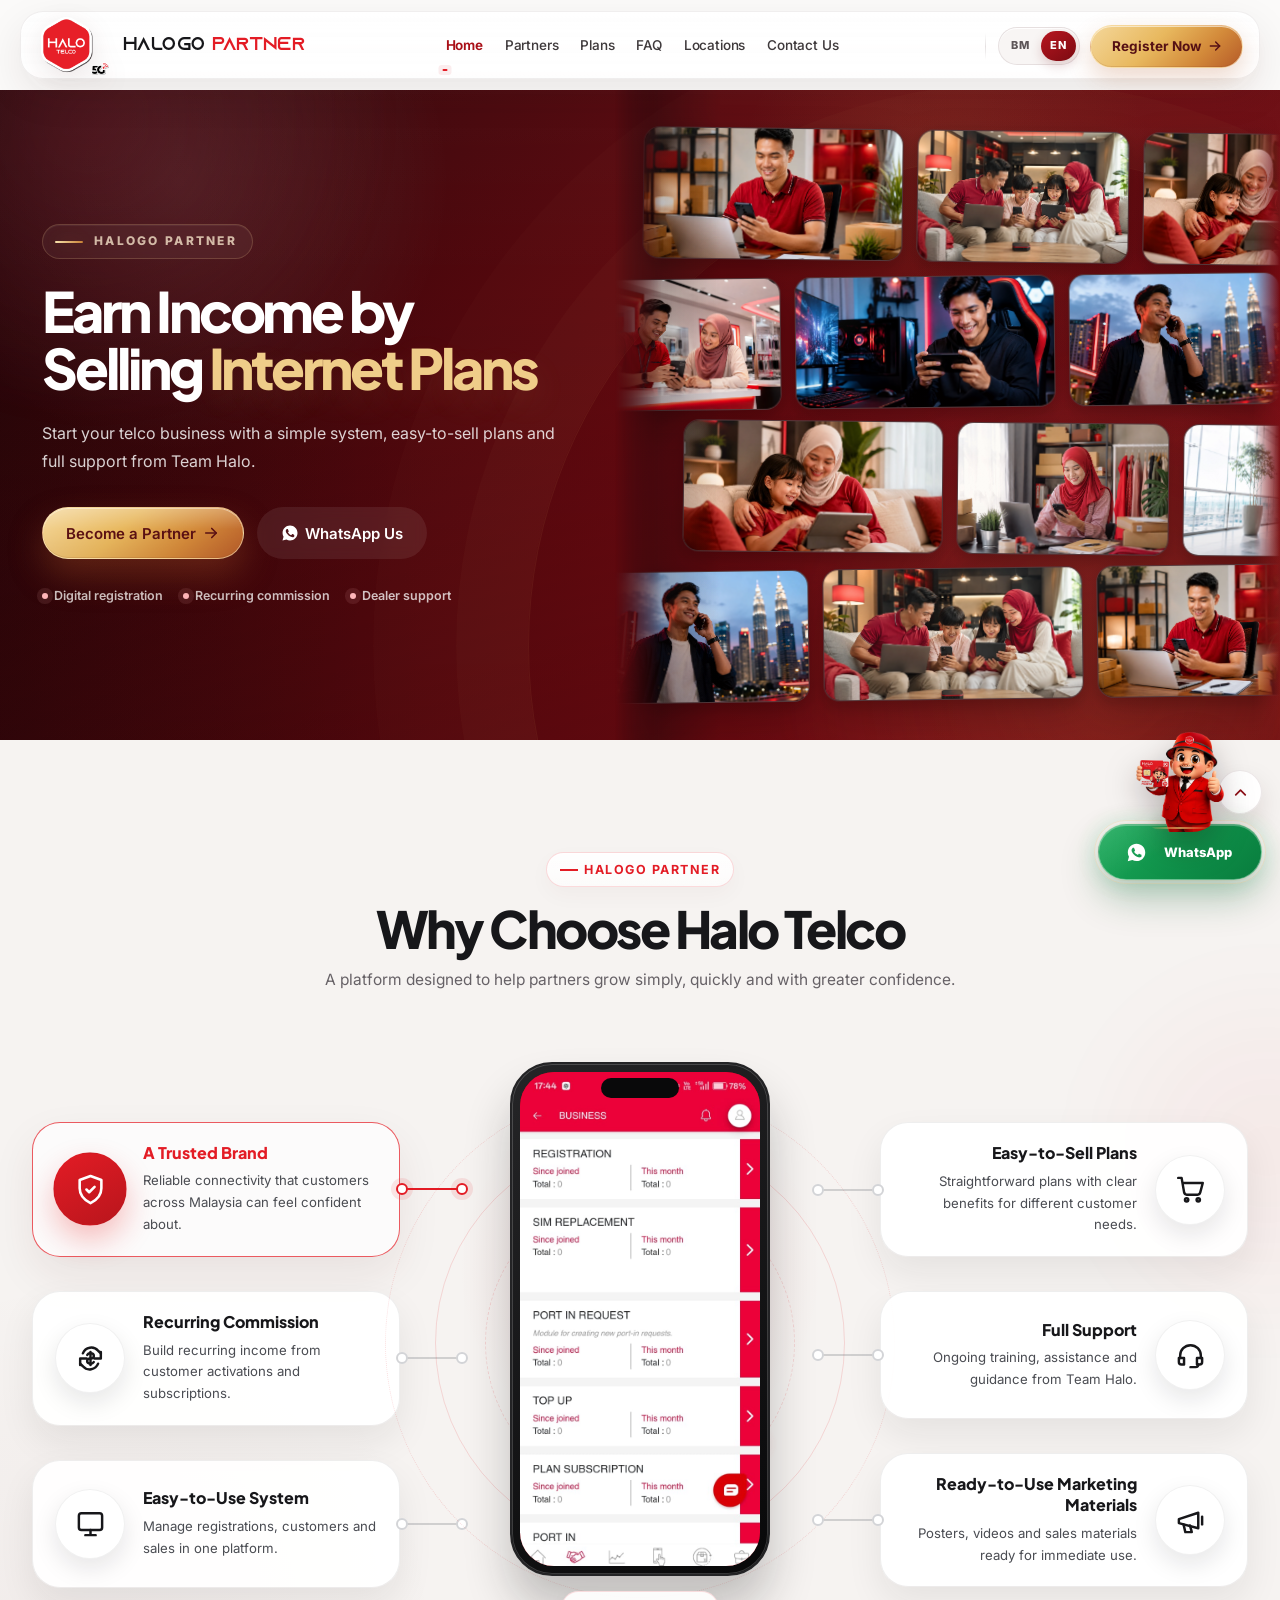
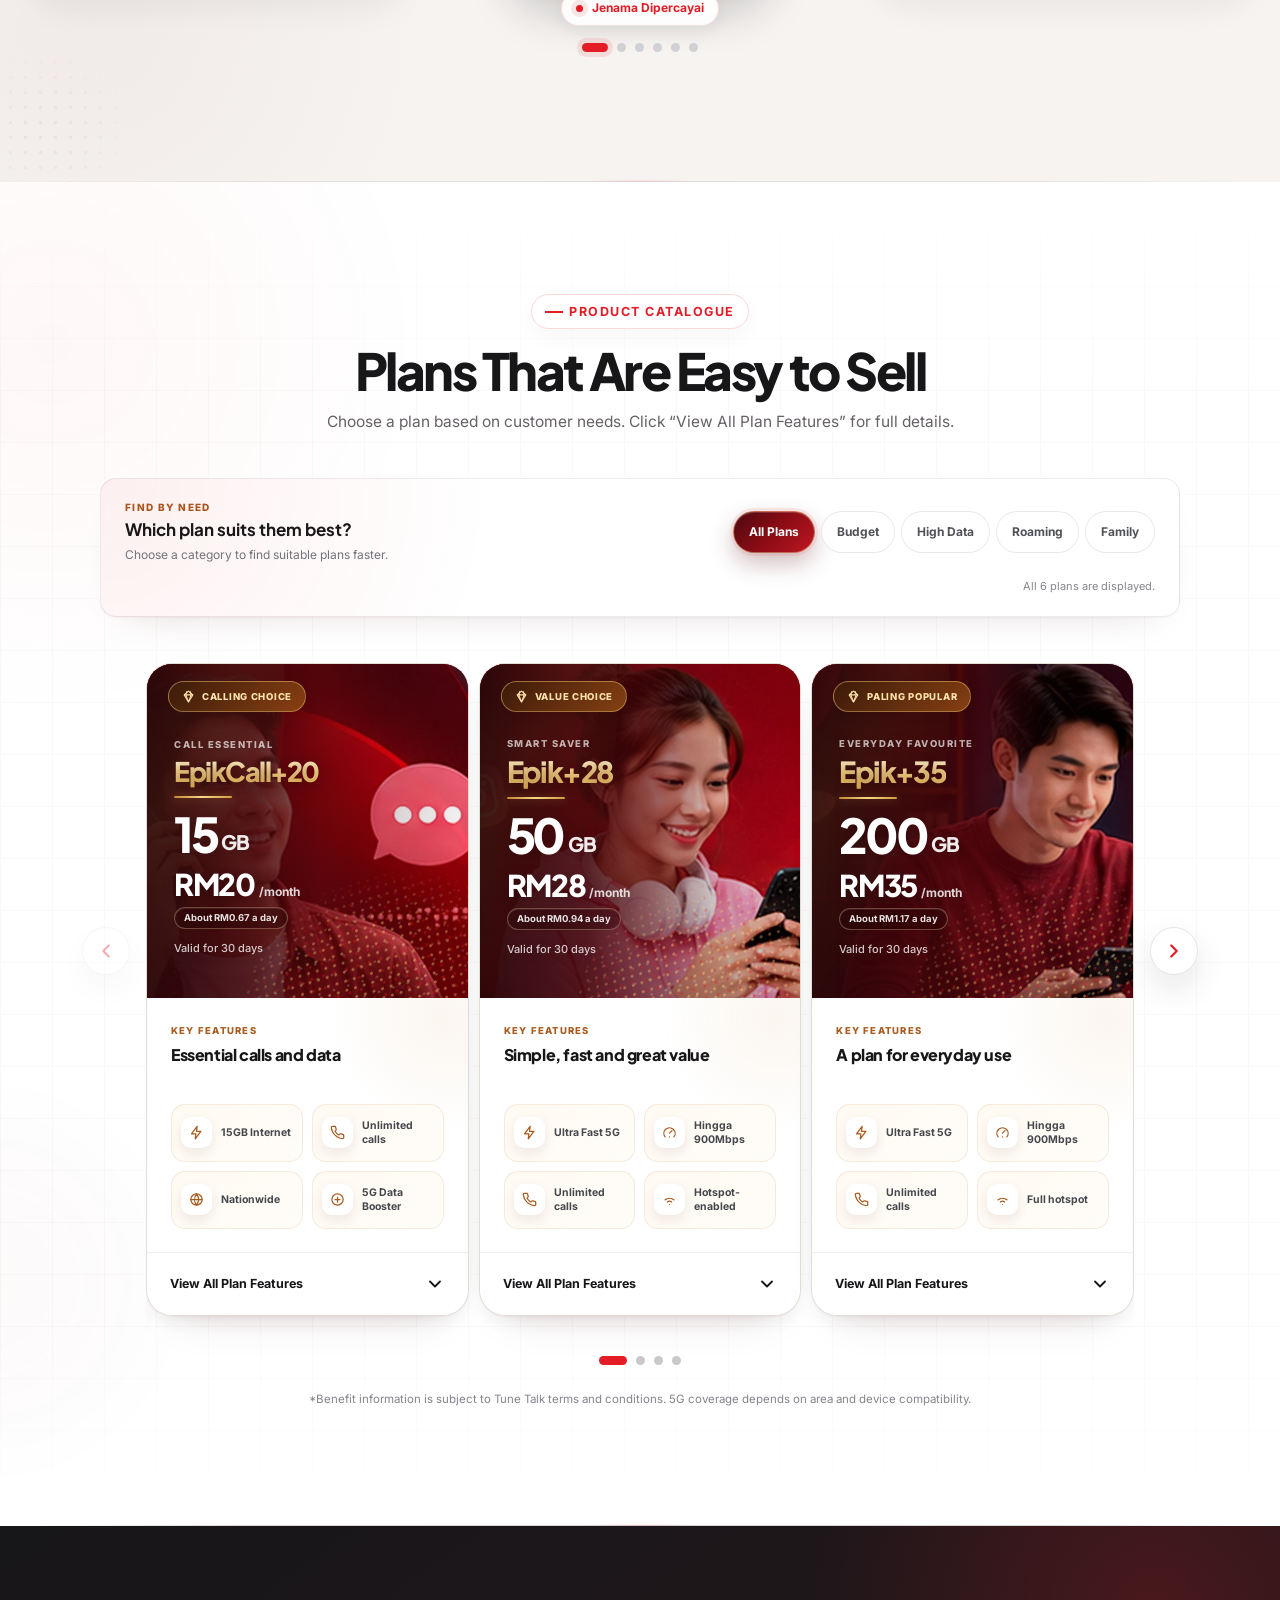
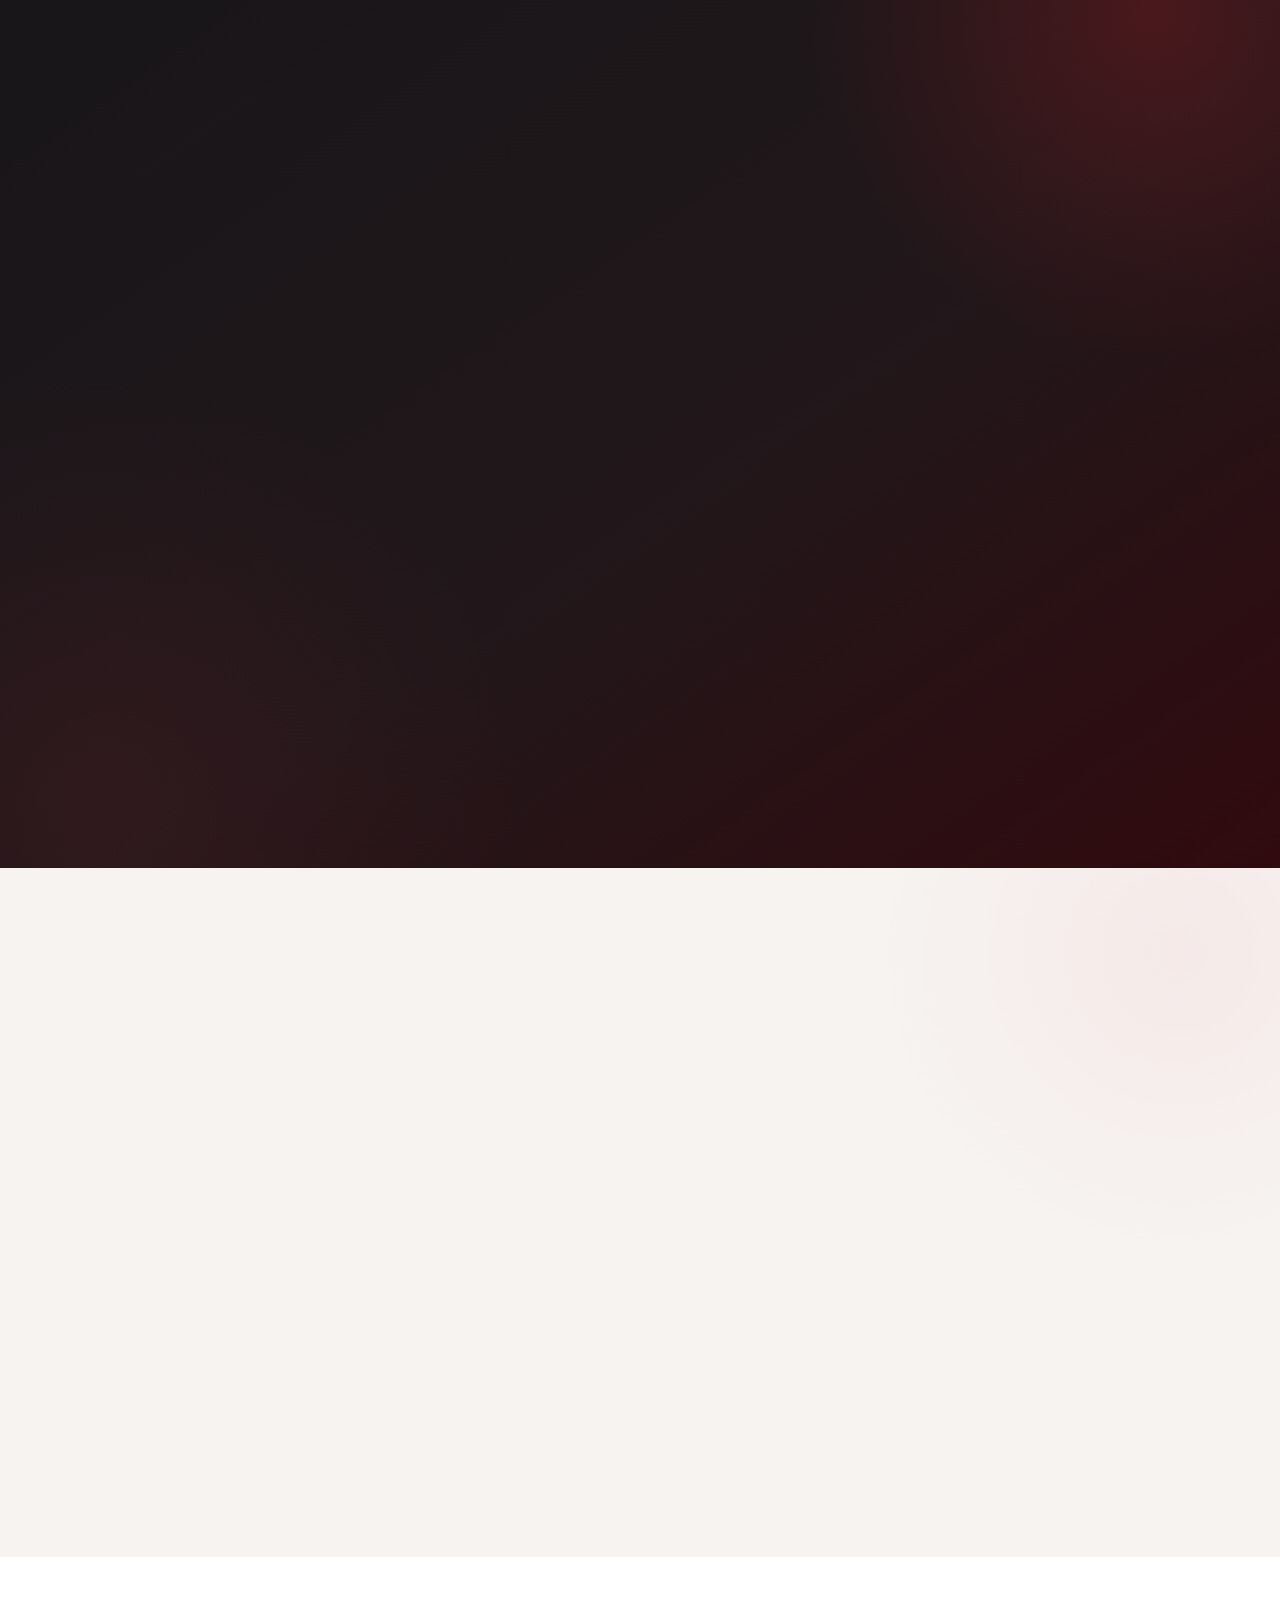
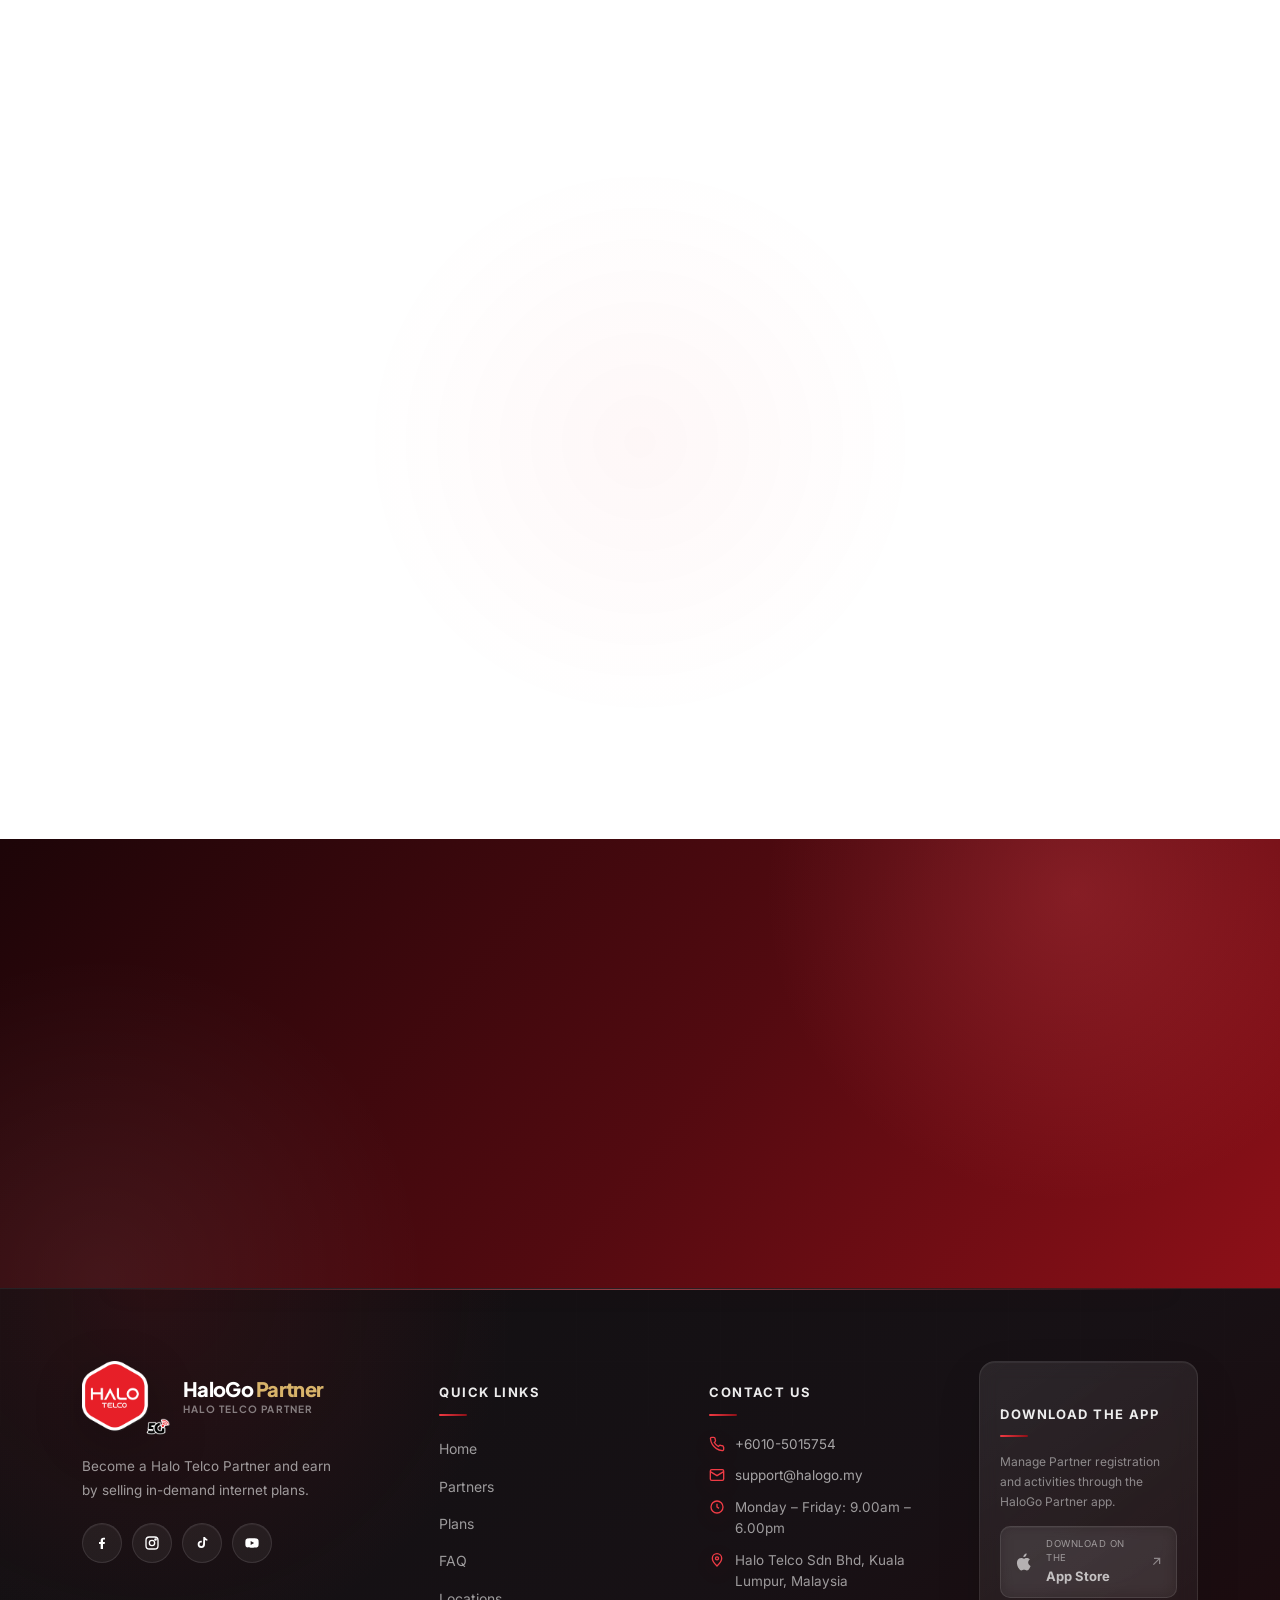
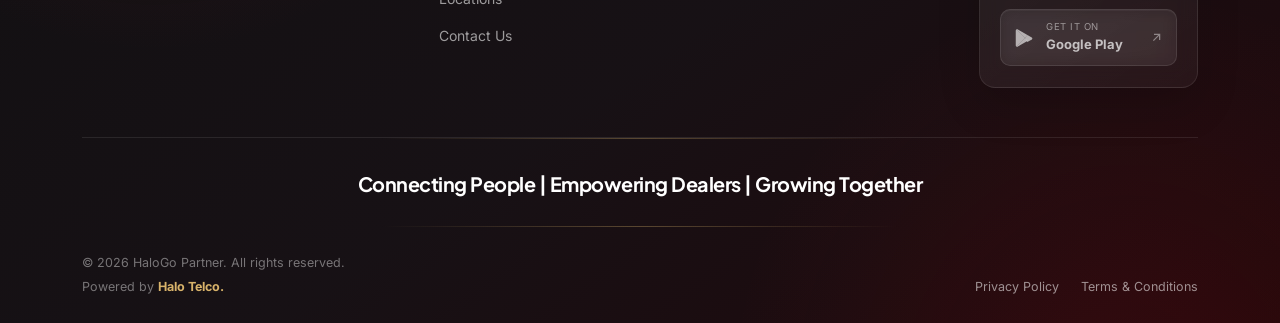
==== commit d77ac4fb: "Add files via upload" ====
--- a/en/index.html
+++ b/en/index.html
@@ -1,1086 +1,1086 @@
-<!DOCTYPE html>
-
-<html lang="en-MY">
-<head>
-<meta charset="utf-8"/>
-<meta content="width=device-width, initial-scale=1.0" name="viewport"/>
-<title>HaloGo Partner | Halo Telco Plans &amp; Partner Opportunity</title>
-<link href="https://fonts.googleapis.com" rel="preconnect"/>
-<link href="https://fonts.googleapis.com/css2?family=Plus+Jakarta+Sans:wght@500;700;800&amp;family=Inter:wght@400;500;600;700&amp;display=swap" rel="stylesheet"/>
-<link href="../css/halogo.min.css?v=20260809-phase2-v1" rel="stylesheet"/>
-<script defer="True" src="../js/en/script.js"></script><script defer="True" src="../js/en/home-page.js"></script><meta content="Explore Halo Telco internet plans and the HaloGo Partner business opportunity. Discover Epik+ benefits, sales support and how to become a partner." name="description"/><meta content="#230508" name="theme-color"/><meta content="index, follow, max-image-preview:large, max-snippet:-1, max-video-preview:-1" name="robots"/><meta content="HaloGo Partner" name="author"/><meta content="telephone=no" name="format-detection"/><meta content="en_MY" property="og:locale"/><meta content="HaloGo Partner" property="og:site_name"/><meta content="website" property="og:type"/><meta content="HaloGo Partner | Halo Telco Plans &amp; Partner Opportunity" property="og:title"/><meta content="Explore Halo Telco internet plans and the HaloGo Partner business opportunity. Discover Epik+ benefits, sales support and how to become a partner." property="og:description"/><meta content="https://halogo.my/en/" property="og:url"/><meta content="https://halogo.my/images/hero-dealer-work.webp" property="og:image"/><meta content="HaloGo Partner — Halo Telco Malaysia" property="og:image:alt"/><meta content="summary_large_image" name="twitter:card"/><meta content="HaloGo Partner | Halo Telco Plans &amp; Partner Opportunity" name="twitter:title"/><meta content="Explore Halo Telco internet plans and the HaloGo Partner business opportunity. Discover Epik+ benefits, sales support and how to become a partner." name="twitter:description"/><meta content="https://halogo.my/images/hero-dealer-work.webp" name="twitter:image"/><link href="https://halogo.my/en/" rel="canonical"/><link href="https://halogo.my/" hreflang="ms-MY" rel="alternate"/><link href="https://halogo.my/en/" hreflang="en-MY" rel="alternate"/><link href="https://halogo.my/" hreflang="x-default" rel="alternate"/><link href="../images/favicon-32.png" rel="icon" sizes="32x32" type="image/png"/><link href="../images/icon-192.png" rel="apple-touch-icon" sizes="192x192"/><link href="../site.webmanifest" rel="manifest"/><link crossorigin="anonymous" href="https://fonts.gstatic.com" rel="preconnect"/><link as="image" fetchpriority="high" href="../images/hero-dealer-work.webp" rel="preload"/><script type="application/ld+json">{"@context":"https://schema.org","@type":"WebPage","@id":"https://halogo.my/en/#webpage","url":"https://halogo.my/en/","name":"HaloGo Partner | Halo Telco Plans & Partner Opportunity","description":"Explore Halo Telco internet plans and the HaloGo Partner business opportunity. Discover Epik+ benefits, sales support and how to become a partner.","inLanguage":"en-MY","isPartOf":{"@id":"https://halogo.my/#website"},"about":{"@id":"https://halogo.my/#organization"}}</script><script type="application/ld+json">{"@context":"https://schema.org","@type":"Organization","@id":"https://halogo.my/#organization","name":"HaloGo Partner","url":"https://halogo.my/","logo":{"@type":"ImageObject","url":"https://halogo.my/images/Logo%20Halo%20Transparent.png"},"brand":{"@type":"Brand","name":"Halo Telco"},"description":"HaloGo Partner supports Halo Telco partners with plan sales, recurring commission opportunities and marketing support."}</script><meta content="ms_MY" property="og:locale:alternate"/></head>
-<body class="has-floating-assistant home-page">
-<!-- ============ HEADER ============ -->
-<header class="site-header luxury-header">
-<div class="wrap luxury-header-inner">
-<a aria-label="HaloGo Partner — Home" class="brand luxury-brand" href="./">
-<img alt="Halo Telco" class="luxury-brand-logo" decoding="async" height="1600" src="../images/Logo Halo Transparent.png" width="1903"/>
-<span class="luxury-brand-name">HaloGo <strong>Partner</strong></span>
-</a>
-<nav aria-label="Main navigation" class="nav-links luxury-nav-links" id="primary-navigation"><a aria-current="page" class="active" href="./">Home</a><a href="business.html">Partners</a><a href="./#pelan">Plans</a><a href="sim-card-esim.html">FAQ</a><a href="location.html">Locations</a><a href="#hubungi">Contact Us</a><a class="nav-mobile-cta" href="business.html#mula">Register Now</a></nav>
-<div class="header-actions luxury-header-actions">
-<div aria-label="Language selection" class="lang-switcher"><a aria-label="Bahasa Malaysia" href="../" lang="ms-MY">BM</a><a aria-current="true" aria-label="English" class="active" href="./" lang="en-MY">EN</a></div><a class="btn btn-sm header-gold-cta" href="business.html#mula">Register Now
-        <svg aria-hidden="true" fill="none" stroke="currentColor" stroke-linecap="round" stroke-linejoin="round" stroke-width="2.2" viewbox="0 0 24 24"><path d="M5 12h14"></path><path d="m13 6 6 6-6 6"></path></svg>
-</a>
-<button aria-controls="primary-navigation" aria-expanded="false" aria-label="Open navigation menu" class="nav-toggle" type="button"><span class="nav-toggle-line"></span><span class="nav-toggle-line"></span><span class="nav-toggle-line"></span></button>
-</div>
-</div>
-<div aria-hidden="true" class="site-scroll-progress"><span></span></div>
-</header>
-<!-- ============ HERO ============ -->
-<!-- ============ HERO — CINEMATIC LANDSCAPE MOVING GALLERY ============ -->
-<section aria-labelledby="motion-hero-title" class="motion-hero">
-<div aria-hidden="true" class="motion-hero-glow motion-hero-glow-one"></div>
-<div aria-hidden="true" class="motion-hero-glow motion-hero-glow-two"></div>
-<div class="motion-hero-wrap">
-<div class="motion-hero-copy">
-<div class="motion-hero-eyebrow"><span aria-hidden="true"></span>HaloGo Partner</div>
-<h1 aria-label="Halo Telco Internet Plans and Partner Income Opportunity" id="motion-hero-title">
-        Earn Income by Selling
-        <span>Internet Plans</span>
-</h1>
-<p>
-        Start your telco business with a simple system, easy-to-sell plans and full support from Team Halo.
-      </p>
-<div class="motion-hero-actions">
-<a class="btn motion-hero-primary" href="https://play.google.com/store/search?q=tune%20talk&amp;c=apps&amp;hl=en" rel="noopener noreferrer" target="_blank">
-          Become a Partner
-          <svg aria-hidden="true" fill="none" stroke="currentColor" stroke-linecap="round" stroke-linejoin="round" stroke-width="2.2" viewbox="0 0 24 24">
-<path d="M5 12h14"></path>
-<path d="m13 6 6 6-6 6"></path>
-</svg>
-</a>
-<a class="btn motion-hero-secondary" href="https://wa.me/601150005050" rel="noopener noreferrer" target="_blank">
-<svg aria-hidden="true" fill="currentColor" viewbox="0 0 24 24">
-<path d="M12.04 2c-5.5 0-9.96 4.46-9.96 9.96 0 1.76.46 3.45 1.32 4.95L2 22l5.24-1.37a9.9 9.9 0 0 0 4.8 1.22h.01c5.5 0 9.96-4.46 9.96-9.96S17.54 2 12.04 2zm5.83 14.17c-.24.68-1.4 1.3-1.93 1.36-.5.06-1.12.09-1.8-.11-.42-.13-.96-.31-1.65-.6-2.9-1.25-4.79-4.17-4.94-4.36-.14-.2-1.18-1.57-1.18-3 0-1.42.75-2.12 1.02-2.41.26-.28.57-.35.76-.35.19 0 .38 0 .55.01.18.01.42-.07.65.5.24.58.81 2 .88 2.15.07.14.11.31.02.5-.09.19-.14.31-.28.48-.14.16-.29.36-.42.48-.14.14-.28.28-.12.56.16.28.71 1.17 1.53 1.9 1.05.93 1.94 1.22 2.22 1.36.28.14.44.11.6-.07.16-.19.68-.79.87-1.06.19-.28.37-.23.62-.14.26.1 1.65.78 1.93.92.28.14.47.21.53.33.07.13.07.72-.17 1.4z"></path>
-</svg>
-          WhatsApp Us
-        </a>
-</div>
-<div aria-label="Kelebihan HaloGo Partner" class="motion-hero-points">
-<span><i aria-hidden="true"></i>Digital registration</span>
-<span><i aria-hidden="true"></i>Recurring commission</span>
-<span><i aria-hidden="true"></i>Dealer support</span>
-</div>
-</div>
-<div aria-label="Sorotan gaya hidup dan USP Halo Telco" class="cinematic-wall">
-<div class="cinematic-row cinematic-row--left cinematic-row--one">
-<div class="cinematic-track">
-<div class="cinematic-set">
-<figure class="cinematic-card cinematic-card--wide"><img alt="Pengguna bekerja menggunakan laptop dan telefon" decoding="async" fetchpriority="high" height="992" loading="eager" src="../images/hero-dealer-work.webp" width="1586"/></figure>
-<figure class="cinematic-card"><img alt="Keluarga menggunakan hotspot dan beberapa peranti" decoding="async" height="992" loading="lazy" src="../images/hero-family-hotspot.webp" width="1586"/></figure>
-<figure class="cinematic-card"><img alt="Ibu dan anak menggunakan tablet bersama" decoding="async" height="992" loading="lazy" src="../images/hero-family-safe.webp" width="1586"/></figure>
-<figure class="cinematic-card cinematic-card--wide"><img alt="Penjual online mengurus perniagaan dari laptop" decoding="async" height="992" loading="lazy" src="../images/hero-seller-online.webp" width="1586"/></figure>
-<figure class="cinematic-card"><img alt="Pengembara menggunakan telefon di lapangan terbang" decoding="async" height="992" loading="lazy" src="../images/hero-roaming-travel.webp" width="1586"/></figure>
-</div>
-<div aria-hidden="true" class="cinematic-set">
-<figure class="cinematic-card cinematic-card--wide"><img alt="" decoding="async" height="992" loading="lazy" src="../images/hero-dealer-work.webp" width="1586"/></figure>
-<figure class="cinematic-card"><img alt="" decoding="async" height="992" loading="lazy" src="../images/hero-family-hotspot.webp" width="1586"/></figure>
-<figure class="cinematic-card"><img alt="" decoding="async" height="992" loading="lazy" src="../images/hero-family-safe.webp" width="1586"/></figure>
-<figure class="cinematic-card cinematic-card--wide"><img alt="" decoding="async" height="992" loading="lazy" src="../images/hero-seller-online.webp" width="1586"/></figure>
-<figure class="cinematic-card"><img alt="" decoding="async" height="992" loading="lazy" src="../images/hero-roaming-travel.webp" width="1586"/></figure>
-</div>
-</div>
-</div>
-<div class="cinematic-row cinematic-row--right cinematic-row--two">
-<div class="cinematic-track">
-<div class="cinematic-set">
-<figure class="cinematic-card"><img alt="Dealer membantu pelanggan menggunakan telefon" decoding="async" height="992" loading="lazy" src="../images/hero-dealer-support.webp" width="1586"/></figure>
-<figure class="cinematic-card cinematic-card--wide"><img alt="Pengguna gaming menikmati sambungan internet pantas" decoding="async" height="992" loading="lazy" src="../images/hero-gaming-5g.webp" width="1586"/></figure>
-<figure class="cinematic-card"><img alt="Pengguna membuat panggilan telefon" decoding="async" height="992" loading="lazy" src="../images/hero-unlimited-calls.webp" width="1586"/></figure>
-<figure class="cinematic-card cinematic-card--wide"><img alt="Keluarga menggunakan internet pada beberapa peranti" decoding="async" height="992" loading="lazy" src="../images/hero-family-hotspot.webp" width="1586"/></figure>
-<figure class="cinematic-card"><img alt="Pengguna bekerja secara digital" decoding="async" height="992" loading="lazy" src="../images/hero-dealer-work.webp" width="1586"/></figure>
-</div>
-<div aria-hidden="true" class="cinematic-set">
-<figure class="cinematic-card"><img alt="" decoding="async" height="992" loading="lazy" src="../images/hero-dealer-support.webp" width="1586"/></figure>
-<figure class="cinematic-card cinematic-card--wide"><img alt="" decoding="async" height="992" loading="lazy" src="../images/hero-gaming-5g.webp" width="1586"/></figure>
-<figure class="cinematic-card"><img alt="" decoding="async" height="992" loading="lazy" src="../images/hero-unlimited-calls.webp" width="1586"/></figure>
-<figure class="cinematic-card cinematic-card--wide"><img alt="" decoding="async" height="992" loading="lazy" src="../images/hero-family-hotspot.webp" width="1586"/></figure>
-<figure class="cinematic-card"><img alt="" decoding="async" height="992" loading="lazy" src="../images/hero-dealer-work.webp" width="1586"/></figure>
-</div>
-</div>
-</div>
-<div class="cinematic-row cinematic-row--left cinematic-row--three">
-<div class="cinematic-track">
-<div class="cinematic-set">
-<figure class="cinematic-card cinematic-card--wide"><img alt="Keluarga menggunakan internet dengan selamat" decoding="async" height="992" loading="lazy" src="../images/hero-family-safe.webp" width="1586"/></figure>
-<figure class="cinematic-card"><img alt="Peniaga kecil bekerja secara online" decoding="async" height="992" loading="lazy" src="../images/hero-seller-online.webp" width="1586"/></figure>
-<figure class="cinematic-card cinematic-card--wide"><img alt="Pengguna kekal berhubung ketika melancong" decoding="async" height="992" loading="lazy" src="../images/hero-roaming-travel.webp" width="1586"/></figure>
-<figure class="cinematic-card"><img alt="Khidmat bantuan dan sokongan dealer" decoding="async" height="992" loading="lazy" src="../images/hero-dealer-support.webp" width="1586"/></figure>
-<figure class="cinematic-card"><img alt="Pengguna menikmati gaming berkelajuan tinggi" decoding="async" height="992" loading="lazy" src="../images/hero-gaming-5g.webp" width="1586"/></figure>
-</div>
-<div aria-hidden="true" class="cinematic-set">
-<figure class="cinematic-card cinematic-card--wide"><img alt="" decoding="async" height="992" loading="lazy" src="../images/hero-family-safe.webp" width="1586"/></figure>
-<figure class="cinematic-card"><img alt="" decoding="async" height="992" loading="lazy" src="../images/hero-seller-online.webp" width="1586"/></figure>
-<figure class="cinematic-card cinematic-card--wide"><img alt="" decoding="async" height="992" loading="lazy" src="../images/hero-roaming-travel.webp" width="1586"/></figure>
-<figure class="cinematic-card"><img alt="" decoding="async" height="992" loading="lazy" src="../images/hero-dealer-support.webp" width="1586"/></figure>
-<figure class="cinematic-card"><img alt="" decoding="async" height="992" loading="lazy" src="../images/hero-gaming-5g.webp" width="1586"/></figure>
-</div>
-</div>
-</div>
-<div class="cinematic-row cinematic-row--right cinematic-row--four">
-<div class="cinematic-track">
-<div class="cinematic-set">
-<figure class="cinematic-card"><img alt="Panggilan telefon tanpa had" decoding="async" height="992" loading="lazy" src="../images/hero-unlimited-calls.webp" width="1586"/></figure>
-<figure class="cinematic-card cinematic-card--wide"><img alt="Internet dikongsi bersama keluarga" decoding="async" height="992" loading="lazy" src="../images/hero-family-hotspot.webp" width="1586"/></figure>
-<figure class="cinematic-card"><img alt="Kerja fleksibel menggunakan telefon dan laptop" decoding="async" height="992" loading="lazy" src="../images/hero-dealer-work.webp" width="1586"/></figure>
-<figure class="cinematic-card cinematic-card--wide"><img alt="Perniagaan digital dari rumah" decoding="async" height="992" loading="lazy" src="../images/hero-seller-online.webp" width="1586"/></figure>
-<figure class="cinematic-card"><img alt="Ibu dan anak menikmati kandungan digital" decoding="async" height="992" loading="lazy" src="../images/hero-family-safe.webp" width="1586"/></figure>
-</div>
-<div aria-hidden="true" class="cinematic-set">
-<figure class="cinematic-card"><img alt="" decoding="async" height="992" loading="lazy" src="../images/hero-unlimited-calls.webp" width="1586"/></figure>
-<figure class="cinematic-card cinematic-card--wide"><img alt="" decoding="async" height="992" loading="lazy" src="../images/hero-family-hotspot.webp" width="1586"/></figure>
-<figure class="cinematic-card"><img alt="" decoding="async" height="992" loading="lazy" src="../images/hero-dealer-work.webp" width="1586"/></figure>
-<figure class="cinematic-card cinematic-card--wide"><img alt="" decoding="async" height="992" loading="lazy" src="../images/hero-seller-online.webp" width="1586"/></figure>
-<figure class="cinematic-card"><img alt="" decoding="async" height="992" loading="lazy" src="../images/hero-family-safe.webp" width="1586"/></figure>
-</div>
-</div>
-</div>
-</div>
-</div>
-</section>
-<!-- ============ KENAPA PILIH HALO TELCO ============ -->
-<section class="section ht-why-section" data-why-showcase="" id="kenapa">
-<div class="wrap ht-why-wrap">
-<header class="ht-why-header">
-<div class="eyebrow home-business-pill" style="justify-content:center;">HaloGo Partner</div>
-<h2>Why Choose Halo Telco</h2>
-<p>A platform designed to help partners grow simply, quickly and with greater confidence.</p>
-</header>
-<div class="ht-why-stage">
-<!-- KIRI: 3 KELEBIHAN -->
-<div aria-label="Kelebihan Halo Telco sebelah kiri" class="ht-why-column ht-why-column-left">
-<button class="ht-why-feature" data-why-index="0" type="button">
-<span aria-hidden="true" class="ht-why-icon">
-<svg fill="none" stroke="currentColor" stroke-linecap="round" stroke-linejoin="round" stroke-width="1.9" viewbox="0 0 24 24">
-<path d="M12 2 4 5v6c0 5 3.4 8.7 8 11 4.6-2.3 8-6 8-11V5z"></path>
-<path d="m9 12 2 2 4-4"></path>
-</svg>
-</span>
-<span class="ht-why-copy">
-<strong>A Trusted Brand</strong>
-<small>Reliable connectivity that customers across Malaysia can feel confident about.</small>
-</span>
-<span aria-hidden="true" class="ht-why-connector"><i></i></span>
-</button>
-<button class="ht-why-feature is-active" data-why-index="1" type="button">
-<span aria-hidden="true" class="ht-why-icon">
-<svg fill="none" stroke="currentColor" stroke-linecap="round" stroke-linejoin="round" stroke-width="1.9" viewbox="0 0 24 24">
-<path d="M20 7v5h-5"></path>
-<path d="M4 17v-5h5"></path>
-<path d="M6.1 8a7 7 0 0 1 11.8-2L20 8"></path>
-<path d="M17.9 16A7 7 0 0 1 6.1 18L4 16"></path>
-<path d="M12 7v10"></path>
-<path d="M9.5 9.2A2.6 2.6 0 0 1 12 8c1.5 0 2.6.9 2.6 2s-1.1 2-2.6 2-2.6.9-2.6 2 1.1 2 2.6 2a2.6 2.6 0 0 0 2.5-1.2"></path>
-</svg>
-</span>
-<span class="ht-why-copy">
-<strong>Recurring Commission</strong>
-<small>Build recurring income from customer activations and subscriptions.</small>
-</span>
-<span aria-hidden="true" class="ht-why-connector"><i></i></span>
-</button>
-<button class="ht-why-feature" data-why-index="2" type="button">
-<span aria-hidden="true" class="ht-why-icon">
-<svg fill="none" stroke="currentColor" stroke-linecap="round" stroke-linejoin="round" stroke-width="1.9" viewbox="0 0 24 24">
-<rect height="13" rx="2" width="18" x="3" y="4"></rect>
-<path d="M8 21h8M12 17v4"></path>
-</svg>
-</span>
-<span class="ht-why-copy">
-<strong>Easy-to-Use System</strong>
-<small>Manage registrations, customers and sales in one platform.</small>
-</span>
-<span aria-hidden="true" class="ht-why-connector"><i></i></span>
-</button>
-</div>
-<!-- TENGAH: PHONE + SIM, DIBINA SEPENUHNYA DENGAN HTML/CSS -->
-<div class="ht-why-center">
-<div aria-hidden="true" class="ht-signal-rings">
-<span></span><span></span><span></span><span></span>
-</div>
-<!-- Subtle orbital particles: decorative only -->
-<div aria-hidden="true" class="ht-orbit-system" data-orbit-system="">
-<div class="ht-orbit-track ht-orbit-track--inner">
-<i class="ht-orbit-particle ht-orbit-particle--red" style="--particle-angle: 18deg; --particle-size: 10px;"></i>
-</div>
-<div class="ht-orbit-track ht-orbit-track--middle">
-<i class="ht-orbit-particle ht-orbit-particle--rose" style="--particle-angle: 42deg; --particle-size: 11px;"></i>
-<i class="ht-orbit-particle ht-orbit-particle--silver" style="--particle-angle: 224deg; --particle-size: 6px;"></i>
-</div>
-<div class="ht-orbit-track ht-orbit-track--outer">
-<i class="ht-orbit-particle ht-orbit-particle--red" style="--particle-angle: 128deg; --particle-size: 12px;"></i>
-<i class="ht-orbit-particle ht-orbit-particle--rose" style="--particle-angle: 304deg; --particle-size: 11px;"></i>
-</div>
-</div>
-<div aria-label="Paparan skrin log masuk aplikasi HaloGo Partner" class="ht-phone-scene" role="img">
-<div class="ht-phone">
-<div aria-hidden="true" class="ht-phone-island"></div>
-<div class="ht-phone-screen">
-<img alt="Skrin log masuk aplikasi HaloGo Partner" class="ht-phone-login-image" decoding="async" height="720" loading="lazy" src="../images/halogo-partner-login.jpg" width="333"/>
-</div>
-</div>
-</div>
-<div aria-live="polite" class="ht-why-active-label">
-<span></span>
-<strong data-why-active-title="">Recurring Commission</strong>
-</div>
-<div aria-label="Select kelebihan Halo Telco" class="ht-why-dots">
-<button aria-label="A Trusted Brand" data-why-dot="0" type="button"></button>
-<button aria-label="Recurring Commission" class="is-active" data-why-dot="1" type="button"></button>
-<button aria-label="Easy-to-Use System" data-why-dot="2" type="button"></button>
-<button aria-label="Easy-to-Sell Plans" data-why-dot="3" type="button"></button>
-<button aria-label="Full Support" data-why-dot="4" type="button"></button>
-<button aria-label="Ready-to-Use Marketing Materials" data-why-dot="5" type="button"></button>
-</div>
-</div>
-<!-- KANAN: 3 KELEBIHAN -->
-<div aria-label="Kelebihan Halo Telco sebelah kanan" class="ht-why-column ht-why-column-right">
-<button class="ht-why-feature" data-why-index="3" type="button">
-<span aria-hidden="true" class="ht-why-connector"><i></i></span>
-<span class="ht-why-copy">
-<strong>Easy-to-Sell Plans</strong>
-<small>Straightforward plans with clear benefits for different customer needs.</small>
-</span>
-<span aria-hidden="true" class="ht-why-icon">
-<svg fill="none" stroke="currentColor" stroke-linecap="round" stroke-linejoin="round" stroke-width="1.9" viewbox="0 0 24 24">
-<circle cx="9" cy="20" r="1.3"></circle><circle cx="18" cy="20" r="1.3"></circle>
-<path d="M2.5 3h2.6l2 11.4a2 2 0 0 0 2 1.6h8.4a2 2 0 0 0 2-1.6L21.5 7H6"></path>
-</svg>
-</span>
-</button>
-<button class="ht-why-feature" data-why-index="4" type="button">
-<span aria-hidden="true" class="ht-why-connector"><i></i></span>
-<span class="ht-why-copy">
-<strong>Full Support</strong>
-<small>Ongoing training, assistance and guidance from Team Halo.</small>
-</span>
-<span aria-hidden="true" class="ht-why-icon">
-<svg fill="none" stroke="currentColor" stroke-linecap="round" stroke-linejoin="round" stroke-width="1.9" viewbox="0 0 24 24">
-<path d="M4 14v-2a8 8 0 0 1 16 0v2"></path><path d="M18 19h1a2 2 0 0 0 2-2v-3h-4v5z"></path><path d="M6 19H5a2 2 0 0 1-2-2v-3h4v5z"></path><path d="M18 19c0 1.1-.9 2-2 2h-4"></path>
-</svg>
-</span>
-</button>
-<button class="ht-why-feature" data-why-index="5" type="button">
-<span aria-hidden="true" class="ht-why-connector"><i></i></span>
-<span class="ht-why-copy">
-<strong>Ready-to-Use Marketing Materials</strong>
-<small>Posters, videos and sales materials ready for immediate use.</small>
-</span>
-<span aria-hidden="true" class="ht-why-icon">
-<svg fill="none" stroke="currentColor" stroke-linecap="round" stroke-linejoin="round" stroke-width="1.9" viewbox="0 0 24 24">
-<path d="m3 11 15-5v12L3 14z"></path><path d="M11.6 15.8 13 21H8l-1.4-6"></path><path d="M21 9v6"></path>
-</svg>
-</span>
-</button>
-</div>
-</div>
-<!-- MOBILE: HORIZONTAL SWIPE CAROUSEL -->
-<div aria-label="Halo Telco benefits — swipe to explore" class="ht-why-mobile-carousel">
-<div class="ht-why-mobile-track" data-why-mobile-track="" tabindex="0">
-<button class="ht-why-feature" data-why-index="0" type="button">
-<span aria-hidden="true" class="ht-why-icon">
-<svg fill="none" stroke="currentColor" stroke-linecap="round" stroke-linejoin="round" stroke-width="1.9" viewbox="0 0 24 24"><path d="M12 2 4 5v6c0 5 3.4 8.7 8 11 4.6-2.3 8-6 8-11V5z"></path><path d="m9 12 2 2 4-4"></path></svg>
-</span>
-<span class="ht-why-copy"><strong>A Trusted Brand</strong><small>Reliable connectivity that customers across Malaysia can feel confident about.</small></span>
-</button>
-<button class="ht-why-feature is-active" data-why-index="1" type="button">
-<span aria-hidden="true" class="ht-why-icon">
-<svg fill="none" stroke="currentColor" stroke-linecap="round" stroke-linejoin="round" stroke-width="1.9" viewbox="0 0 24 24"><path d="M20 7v5h-5M4 17v-5h5M6.1 8a7 7 0 0 1 11.8-2L20 8M17.9 16A7 7 0 0 1 6.1 18L4 16M12 7v10"></path></svg>
-</span>
-<span class="ht-why-copy"><strong>Recurring Commission</strong><small>Build recurring income from customer activations and subscriptions.</small></span>
-</button>
-<button class="ht-why-feature" data-why-index="2" type="button">
-<span aria-hidden="true" class="ht-why-icon">
-<svg fill="none" stroke="currentColor" stroke-linecap="round" stroke-linejoin="round" stroke-width="1.9" viewbox="0 0 24 24"><rect height="13" rx="2" width="18" x="3" y="4"></rect><path d="M8 21h8M12 17v4"></path></svg>
-</span>
-<span class="ht-why-copy"><strong>Easy-to-Use System</strong><small>Manage registrations, customers and sales in one platform.</small></span>
-</button>
-<button class="ht-why-feature" data-why-index="3" type="button">
-<span aria-hidden="true" class="ht-why-icon">
-<svg fill="none" stroke="currentColor" stroke-linecap="round" stroke-linejoin="round" stroke-width="1.9" viewbox="0 0 24 24"><circle cx="9" cy="20" r="1.3"></circle><circle cx="18" cy="20" r="1.3"></circle><path d="M2.5 3h2.6l2 11.4a2 2 0 0 0 2 1.6h8.4a2 2 0 0 0 2-1.6L21.5 7H6"></path></svg>
-</span>
-<span class="ht-why-copy"><strong>Easy-to-Sell Plans</strong><small>Straightforward plans with clear benefits for different customer needs.</small></span>
-</button>
-<button class="ht-why-feature" data-why-index="4" type="button">
-<span aria-hidden="true" class="ht-why-icon">
-<svg fill="none" stroke="currentColor" stroke-linecap="round" stroke-linejoin="round" stroke-width="1.9" viewbox="0 0 24 24"><path d="M4 14v-2a8 8 0 0 1 16 0v2"></path><path d="M18 19h1a2 2 0 0 0 2-2v-3h-4v5zM6 19H5a2 2 0 0 1-2-2v-3h4v5z"></path><path d="M18 19c0 1.1-.9 2-2 2h-4"></path></svg>
-</span>
-<span class="ht-why-copy"><strong>Full Support</strong><small>Ongoing training, assistance and guidance from Team Halo.</small></span>
-</button>
-<button class="ht-why-feature" data-why-index="5" type="button">
-<span aria-hidden="true" class="ht-why-icon">
-<svg fill="none" stroke="currentColor" stroke-linecap="round" stroke-linejoin="round" stroke-width="1.9" viewbox="0 0 24 24"><path d="m3 11 15-5v12L3 14z"></path><path d="M11.6 15.8 13 21H8l-1.4-6M21 9v6"></path></svg>
-</span>
-<span class="ht-why-copy"><strong>Ready-to-Use Marketing Materials</strong><small>Posters, videos and sales materials ready for immediate use.</small></span>
-</button>
-</div>
-<p class="ht-why-swipe-note">Swipe left or right to view all benefits.</p>
-</div>
-</div>
-</section>
-<!-- ============ PELAN ============ -->
-<section class="section alt epik-plan-section" id="pelan">
-<div class="wrap">
-<div class="section-head">
-<div class="eyebrow home-business-pill" style="justify-content:center;">Product Catalogue</div>
-<h2>Plans That Are Easy to Sell</h2>
-<p>Choose a plan based on customer needs. Click “View All Plan Features” for full details.</p>
-</div>
-<div class="smart-plan-finder" data-plan-finder="">
-<div class="smart-plan-finder-copy">
-<span class="smart-plan-finder-label">Find by need</span>
-<strong>Which plan suits them best?</strong>
-<p>Choose a category to find suitable plans faster.</p>
-</div>
-<div aria-label="Filter plans by customer needs" class="smart-plan-filters" role="group">
-<button aria-pressed="true" class="smart-plan-filter is-active" data-plan-filter="all" type="button">All Plans</button>
-<button aria-pressed="false" class="smart-plan-filter" data-plan-filter="budget" type="button">Budget</button>
-<button aria-pressed="false" class="smart-plan-filter" data-plan-filter="data" type="button">High Data</button>
-<button aria-pressed="false" class="smart-plan-filter" data-plan-filter="roaming" type="button">Roaming</button>
-<button aria-pressed="false" class="smart-plan-filter" data-plan-filter="family" type="button">Family</button>
-</div>
-<p aria-live="polite" class="smart-plan-result" data-plan-result="">All 6 plans are displayed.</p>
-</div>
-<div aria-label="Halo Telco plan list" class="plan-carousel" data-plan-carousel="" role="region">
-<button aria-label="View previous plan" class="plan-carousel-nav plan-carousel-prev" type="button">
-<svg aria-hidden="true" viewbox="0 0 24 24"><path d="M15 18l-6-6 6-6"></path></svg>
-</button>
-<div class="plan-carousel-viewport" tabindex="0">
-<div class="plan-carousel-track">
-<article class="plan-card plan-card--uniform plan-card--call" data-plan-tags="all budget call">
-<div class="plan-card-head plan-card-head--premium">
-<img alt="Pengguna membuat panggilan telefon untuk pelan EpikCall+20" class="plan-card-visual" decoding="async" height="620" loading="lazy" src="../images/plan-epikcall20.webp" width="900"/>
-<span aria-hidden="true" class="plan-card-head-glow"></span>
-<span class="plan-ribbon"><svg aria-hidden="true" fill="none" stroke="currentColor" stroke-linejoin="round" stroke-width="2" viewbox="0 0 24 24"><path d="m12 2 8 7-8 13L4 9z"></path><path d="M4 9h16M9 2l-2 7 5 13 5-13-2-7"></path></svg><span>CALLING CHOICE</span></span>
-<div class="plan-hero-copy">
-<span class="plan-persona">CALL ESSENTIAL</span>
-<p class="plan-name">EpikCall+20</p>
-<div class="plan-data plan-data-premium"><strong>15</strong><span>GB</span></div>
-<div class="plan-price-zone">
-<div class="plan-price"><strong>RM20</strong><span>/month</span></div>
-<span class="plan-daily">About RM0.67 a day</span>
-</div>
-<p class="plan-validity">Valid for 30 days</p>
-</div>
-</div>
-<div class="plan-card-summary plan-card-summary--premium">
-<div class="plan-summary-title">
-<span>KEY FEATURES</span>
-<h3>Essential calls and data</h3>
-</div>
-<ul class="plan-feature-chips">
-<li><span class="plan-feature-icon"><svg aria-hidden="true" fill="none" stroke="currentColor" stroke-linecap="round" stroke-linejoin="round" stroke-width="2" viewbox="0 0 24 24"><path d="m13 2-9 12h7l-1 8 9-12h-7z"></path></svg></span><span>15GB Internet</span></li>
-<li><span class="plan-feature-icon"><svg aria-hidden="true" fill="none" stroke="currentColor" stroke-linecap="round" stroke-linejoin="round" stroke-width="2" viewbox="0 0 24 24"><path d="M22 16.92v3a2 2 0 0 1-2.18 2 19.8 19.8 0 0 1-8.63-3.07 19.5 19.5 0 0 1-6-6A19.8 19.8 0 0 1 2.12 4.18 2 2 0 0 1 4.11 2h3a2 2 0 0 1 2 1.72c.13.96.36 1.9.7 2.8a2 2 0 0 1-.45 2.11L8.09 9.91a16 16 0 0 0 6 6l1.27-1.27a2 2 0 0 1 2.11-.45c.9.34 1.84.57 2.8.7A2 2 0 0 1 22 16.92z"></path></svg></span><span>Unlimited calls</span></li>
-<li><span class="plan-feature-icon"><svg aria-hidden="true" fill="none" stroke="currentColor" stroke-linecap="round" stroke-linejoin="round" stroke-width="2" viewbox="0 0 24 24"><circle cx="12" cy="12" r="9"></circle><path d="M3 12h18M12 3a15 15 0 0 1 0 18M12 3a15 15 0 0 0 0 18"></path></svg></span><span>Nationwide</span></li>
-<li><span class="plan-feature-icon"><svg aria-hidden="true" fill="none" stroke="currentColor" stroke-linecap="round" stroke-linejoin="round" stroke-width="2" viewbox="0 0 24 24"><circle cx="12" cy="12" r="9"></circle><path d="M12 8v8M8 12h8"></path></svg></span><span>5G Data Booster</span></li>
-</ul>
-</div>
-<div class="plan-card-accordion">
-<button aria-controls="plan-details-call20" aria-expanded="false" class="plan-details-toggle" data-plan-toggle="" type="button">
-<span>View All Plan Features</span>
-<svg aria-hidden="true" fill="none" stroke="currentColor" stroke-linecap="round" stroke-linejoin="round" stroke-width="2.2" viewbox="0 0 24 24">
-<path d="m6 9 6 6 6-6"></path>
-</svg>
-</button>
-<div aria-hidden="true" class="plan-details-panel" id="plan-details-call20" role="region">
-<div class="plan-details-content">
-<div class="plan-detail-group">
-<h4>Internet &amp; Validity</h4>
-<ul><li><svg aria-hidden="true" fill="none" stroke="currentColor" stroke-linecap="round" stroke-linejoin="round" stroke-width="2.2" viewbox="0 0 24 24"><path d="M20 6 9 17l-5-5"></path></svg><span>15GB Internet quota on 5G/4G networks</span></li><li><svg aria-hidden="true" fill="none" stroke="currentColor" stroke-linecap="round" stroke-linejoin="round" stroke-width="2.2" viewbox="0 0 24 24"><path d="M20 6 9 17l-5-5"></path></svg><span>30-day plan validity</span></li><li><svg aria-hidden="true" fill="none" stroke="currentColor" stroke-linecap="round" stroke-linejoin="round" stroke-width="2.2" viewbox="0 0 24 24"><path d="M20 6 9 17l-5-5"></path></svg><span>10GB 5G Booster available while the plan is active</span></li></ul>
-</div>
-<div class="plan-detail-group">
-<h4>Calls &amp; Extras</h4>
-<ul><li><svg aria-hidden="true" fill="none" stroke="currentColor" stroke-linecap="round" stroke-linejoin="round" stroke-width="2.2" viewbox="0 0 24 24"><path d="M20 6 9 17l-5-5"></path></svg><span>Unlimited on-net and off-net calls</span></li><li><svg aria-hidden="true" fill="none" stroke="currentColor" stroke-linecap="round" stroke-linejoin="round" stroke-width="2.2" viewbox="0 0 24 24"><path d="M20 6 9 17l-5-5"></path></svg><span>RM10 Booster also includes 50 SMS</span></li><li><svg aria-hidden="true" fill="none" stroke="currentColor" stroke-linecap="round" stroke-linejoin="round" stroke-width="2.2" viewbox="0 0 24 24"><path d="M20 6 9 17l-5-5"></path></svg><span>Pay via app, card, eWallet or Tune Talk credit</span></li></ul>
-</div>
-<p class="plan-card-note">Subject to terms, eligibility, network coverage and device compatibility.</p>
-</div>
-</div>
-</div>
-</article>
-<article class="plan-card plan-card--uniform plan-card--28" data-plan-tags="all budget">
-<div class="plan-card-head plan-card-head--premium">
-<img alt="Pengguna muda menggunakan telefon untuk pelan Epik+28" class="plan-card-visual" decoding="async" height="620" loading="lazy" src="../images/plan-epik28.webp" width="900"/>
-<span aria-hidden="true" class="plan-card-head-glow"></span>
-<span class="plan-ribbon"><svg aria-hidden="true" fill="none" stroke="currentColor" stroke-linejoin="round" stroke-width="2" viewbox="0 0 24 24"><path d="m12 2 8 7-8 13L4 9z"></path><path d="M4 9h16M9 2l-2 7 5 13 5-13-2-7"></path></svg><span>VALUE CHOICE</span></span>
-<div class="plan-hero-copy">
-<span class="plan-persona">SMART SAVER</span>
-<p class="plan-name">Epik+28</p>
-<div class="plan-data plan-data-premium"><strong>50</strong><span>GB</span></div>
-<div class="plan-price-zone">
-<div class="plan-price"><strong>RM28</strong><span>/month</span></div>
-<span class="plan-daily">About RM0.94 a day</span>
-</div>
-<p class="plan-validity">Valid for 30 days</p>
-</div>
-</div>
-<div class="plan-card-summary plan-card-summary--premium">
-<div class="plan-summary-title">
-<span>KEY FEATURES</span>
-<h3>Simple, fast and great value</h3>
-</div>
-<ul class="plan-feature-chips">
-<li><span class="plan-feature-icon"><svg aria-hidden="true" fill="none" stroke="currentColor" stroke-linecap="round" stroke-linejoin="round" stroke-width="2" viewbox="0 0 24 24"><path d="m13 2-9 12h7l-1 8 9-12h-7z"></path></svg></span><span>Ultra Fast 5G</span></li>
-<li><span class="plan-feature-icon"><svg aria-hidden="true" fill="none" stroke="currentColor" stroke-linecap="round" stroke-linejoin="round" stroke-width="2" viewbox="0 0 24 24"><path d="M4.9 19a9 9 0 1 1 14.2 0"></path><path d="m12 13 4-4"></path><path d="M12 19h.01"></path></svg></span><span>Hingga 900Mbps</span></li>
-<li><span class="plan-feature-icon"><svg aria-hidden="true" fill="none" stroke="currentColor" stroke-linecap="round" stroke-linejoin="round" stroke-width="2" viewbox="0 0 24 24"><path d="M22 16.92v3a2 2 0 0 1-2.18 2 19.8 19.8 0 0 1-8.63-3.07 19.5 19.5 0 0 1-6-6A19.8 19.8 0 0 1 2.12 4.18 2 2 0 0 1 4.11 2h3a2 2 0 0 1 2 1.72c.13.96.36 1.9.7 2.8a2 2 0 0 1-.45 2.11L8.09 9.91a16 16 0 0 0 6 6l1.27-1.27a2 2 0 0 1 2.11-.45c.9.34 1.84.57 2.8.7A2 2 0 0 1 22 16.92z"></path></svg></span><span>Unlimited calls</span></li>
-<li><span class="plan-feature-icon"><svg aria-hidden="true" fill="none" stroke="currentColor" stroke-linecap="round" stroke-linejoin="round" stroke-width="2" viewbox="0 0 24 24"><path d="M5 12.55a11 11 0 0 1 14.08 0"></path><path d="M8.5 16a6 6 0 0 1 7 0"></path><path d="M12 20h.01"></path></svg></span><span>Hotspot-enabled</span></li>
-</ul>
-</div>
-<div class="plan-card-accordion">
-<button aria-controls="plan-details-epik28" aria-expanded="false" class="plan-details-toggle" data-plan-toggle="" type="button">
-<span>View All Plan Features</span>
-<svg aria-hidden="true" fill="none" stroke="currentColor" stroke-linecap="round" stroke-linejoin="round" stroke-width="2.2" viewbox="0 0 24 24">
-<path d="m6 9 6 6 6-6"></path>
-</svg>
-</button>
-<div aria-hidden="true" class="plan-details-panel" id="plan-details-epik28" role="region">
-<div class="plan-details-content">
-<div class="plan-detail-group">
-<h4>Internet &amp; Speed</h4>
-<ul><li><svg aria-hidden="true" fill="none" stroke="currentColor" stroke-linecap="round" stroke-linejoin="round" stroke-width="2.2" viewbox="0 0 24 24"><path d="M20 6 9 17l-5-5"></path></svg><span>50GB Internet 5G/4G</span></li><li><svg aria-hidden="true" fill="none" stroke="currentColor" stroke-linecap="round" stroke-linejoin="round" stroke-width="2.2" viewbox="0 0 24 24"><path d="M20 6 9 17l-5-5"></path></svg><span>Speeds up to 900Mbps</span></li><li><svg aria-hidden="true" fill="none" stroke="currentColor" stroke-linecap="round" stroke-linejoin="round" stroke-width="2.2" viewbox="0 0 24 24"><path d="M20 6 9 17l-5-5"></path></svg><span>No FUP on the plan's base quota</span></li><li><svg aria-hidden="true" fill="none" stroke="currentColor" stroke-linecap="round" stroke-linejoin="round" stroke-width="2.2" viewbox="0 0 24 24"><path d="M20 6 9 17l-5-5"></path></svg><span>Optimised for one hotspot device</span></li></ul>
-</div>
-<div class="plan-detail-group">
-<h4>Calls &amp; Extras</h4>
-<ul><li><svg aria-hidden="true" fill="none" stroke="currentColor" stroke-linecap="round" stroke-linejoin="round" stroke-width="2.2" viewbox="0 0 24 24"><path d="M20 6 9 17l-5-5"></path></svg><span>Unlimited calls to all Malaysian networks</span></li><li><svg aria-hidden="true" fill="none" stroke="currentColor" stroke-linecap="round" stroke-linejoin="round" stroke-width="2.2" viewbox="0 0 24 24"><path d="M20 6 9 17l-5-5"></path></svg><span>10 free SMS to all networks</span></li><li><svg aria-hidden="true" fill="none" stroke="currentColor" stroke-linecap="round" stroke-linejoin="round" stroke-width="2.2" viewbox="0 0 24 24"><path d="M20 6 9 17l-5-5"></path></svg><span>Layak membeli 5G Data Booster</span></li></ul>
-</div>
-<p class="plan-card-note">Subject to terms, eligibility, network coverage and device compatibility.</p>
-</div>
-</div>
-</div>
-</article>
-<article class="plan-card plan-card--uniform plan-card--35" data-plan-tags="all data daily">
-<div class="plan-card-head plan-card-head--premium">
-<img alt="Pengguna bekerja dengan laptop dan telefon untuk pelan Epik+35" class="plan-card-visual" decoding="async" height="620" loading="lazy" src="../images/plan-epik35.webp" width="900"/>
-<span aria-hidden="true" class="plan-card-head-glow"></span>
-<span class="plan-ribbon"><svg aria-hidden="true" fill="none" stroke="currentColor" stroke-linejoin="round" stroke-width="2" viewbox="0 0 24 24"><path d="m12 2 8 7-8 13L4 9z"></path><path d="M4 9h16M9 2l-2 7 5 13 5-13-2-7"></path></svg><span>PALING POPULAR</span></span>
-<div class="plan-hero-copy">
-<span class="plan-persona">EVERYDAY FAVOURITE</span>
-<p class="plan-name">Epik+35</p>
-<div class="plan-data plan-data-premium"><strong>200</strong><span>GB</span></div>
-<div class="plan-price-zone">
-<div class="plan-price"><strong>RM35</strong><span>/month</span></div>
-<span class="plan-daily">About RM1.17 a day</span>
-</div>
-<p class="plan-validity">Valid for 30 days</p>
-</div>
-</div>
-<div class="plan-card-summary plan-card-summary--premium">
-<div class="plan-summary-title">
-<span>KEY FEATURES</span>
-<h3>A plan for everyday use</h3>
-</div>
-<ul class="plan-feature-chips">
-<li><span class="plan-feature-icon"><svg aria-hidden="true" fill="none" stroke="currentColor" stroke-linecap="round" stroke-linejoin="round" stroke-width="2" viewbox="0 0 24 24"><path d="m13 2-9 12h7l-1 8 9-12h-7z"></path></svg></span><span>Ultra Fast 5G</span></li>
-<li><span class="plan-feature-icon"><svg aria-hidden="true" fill="none" stroke="currentColor" stroke-linecap="round" stroke-linejoin="round" stroke-width="2" viewbox="0 0 24 24"><path d="M4.9 19a9 9 0 1 1 14.2 0"></path><path d="m12 13 4-4"></path><path d="M12 19h.01"></path></svg></span><span>Hingga 900Mbps</span></li>
-<li><span class="plan-feature-icon"><svg aria-hidden="true" fill="none" stroke="currentColor" stroke-linecap="round" stroke-linejoin="round" stroke-width="2" viewbox="0 0 24 24"><path d="M22 16.92v3a2 2 0 0 1-2.18 2 19.8 19.8 0 0 1-8.63-3.07 19.5 19.5 0 0 1-6-6A19.8 19.8 0 0 1 2.12 4.18 2 2 0 0 1 4.11 2h3a2 2 0 0 1 2 1.72c.13.96.36 1.9.7 2.8a2 2 0 0 1-.45 2.11L8.09 9.91a16 16 0 0 0 6 6l1.27-1.27a2 2 0 0 1 2.11-.45c.9.34 1.84.57 2.8.7A2 2 0 0 1 22 16.92z"></path></svg></span><span>Unlimited calls</span></li>
-<li><span class="plan-feature-icon"><svg aria-hidden="true" fill="none" stroke="currentColor" stroke-linecap="round" stroke-linejoin="round" stroke-width="2" viewbox="0 0 24 24"><path d="M5 12.55a11 11 0 0 1 14.08 0"></path><path d="M8.5 16a6 6 0 0 1 7 0"></path><path d="M12 20h.01"></path></svg></span><span>Full hotspot</span></li>
-</ul>
-</div>
-<div class="plan-card-accordion">
-<button aria-controls="plan-details-epik35" aria-expanded="false" class="plan-details-toggle" data-plan-toggle="" type="button">
-<span>View All Plan Features</span>
-<svg aria-hidden="true" fill="none" stroke="currentColor" stroke-linecap="round" stroke-linejoin="round" stroke-width="2.2" viewbox="0 0 24 24">
-<path d="m6 9 6 6 6-6"></path>
-</svg>
-</button>
-<div aria-hidden="true" class="plan-details-panel" id="plan-details-epik35" role="region">
-<div class="plan-details-content">
-<div class="plan-detail-group">
-<h4>Internet &amp; Speed</h4>
-<ul><li><svg aria-hidden="true" fill="none" stroke="currentColor" stroke-linecap="round" stroke-linejoin="round" stroke-width="2.2" viewbox="0 0 24 24"><path d="M20 6 9 17l-5-5"></path></svg><span>200GB Internet 5G/4G</span></li><li><svg aria-hidden="true" fill="none" stroke="currentColor" stroke-linecap="round" stroke-linejoin="round" stroke-width="2.2" viewbox="0 0 24 24"><path d="M20 6 9 17l-5-5"></path></svg><span>Speeds up to 900Mbps</span></li><li><svg aria-hidden="true" fill="none" stroke="currentColor" stroke-linecap="round" stroke-linejoin="round" stroke-width="2.2" viewbox="0 0 24 24"><path d="M20 6 9 17l-5-5"></path></svg><span>No FUP on the plan's base quota</span></li><li><svg aria-hidden="true" fill="none" stroke="currentColor" stroke-linecap="round" stroke-linejoin="round" stroke-width="2.2" viewbox="0 0 24 24"><path d="M20 6 9 17l-5-5"></path></svg><span>Optimised for 2 hotspot devices</span></li></ul>
-</div>
-<div class="plan-detail-group">
-<h4>Epik Perks</h4>
-<ul><li><svg aria-hidden="true" fill="none" stroke="currentColor" stroke-linecap="round" stroke-linejoin="round" stroke-width="2.2" viewbox="0 0 24 24"><path d="M20 6 9 17l-5-5"></path></svg><span>Nova (Astrology)</span></li><li><svg aria-hidden="true" fill="none" stroke="currentColor" stroke-linecap="round" stroke-linejoin="round" stroke-width="2.2" viewbox="0 0 24 24"><path d="M20 6 9 17l-5-5"></path></svg><span>Akses eksklusif Games &amp; Dramas</span></li><li><svg aria-hidden="true" fill="none" stroke="currentColor" stroke-linecap="round" stroke-linejoin="round" stroke-width="2.2" viewbox="0 0 24 24"><path d="M20 6 9 17l-5-5"></path></svg><span>PA protection up to RM100,000</span></li><li><svg aria-hidden="true" fill="none" stroke="currentColor" stroke-linecap="round" stroke-linejoin="round" stroke-width="2.2" viewbox="0 0 24 24"><path d="M20 6 9 17l-5-5"></path></svg><span>10 free SMS to all networks</span></li></ul>
-</div>
-<p class="plan-card-note">Subject to terms, eligibility, network coverage and device compatibility.</p>
-</div>
-</div>
-</div>
-</article>
-<article class="plan-card plan-card--uniform plan-card--50" data-plan-tags="all data roaming">
-<div class="plan-card-head plan-card-head--premium">
-<img alt="Pengguna menikmati gaming dan kandungan digital untuk pelan Epik+50" class="plan-card-visual" decoding="async" height="620" loading="lazy" src="../images/plan-epik50.webp" width="900"/>
-<span aria-hidden="true" class="plan-card-head-glow"></span>
-<span class="plan-ribbon"><svg aria-hidden="true" fill="none" stroke="currentColor" stroke-linejoin="round" stroke-width="2" viewbox="0 0 24 24"><path d="m12 2 8 7-8 13L4 9z"></path><path d="M4 9h16M9 2l-2 7 5 13 5-13-2-7"></path></svg><span>NILAI TERBAIK</span></span>
-<div class="plan-hero-copy">
-<span class="plan-persona">POWER USER</span>
-<p class="plan-name">Epik+50</p>
-<div class="plan-data plan-data-premium"><strong>500</strong><span>GB</span></div>
-<div class="plan-price-zone">
-<div class="plan-price"><strong>RM50</strong><span>/month</span></div>
-<span class="plan-daily">About RM1.67 a day</span>
-</div>
-<p class="plan-validity">Valid for 30 days</p>
-</div>
-</div>
-<div class="plan-card-summary plan-card-summary--premium">
-<div class="plan-summary-title">
-<span>KEY FEATURES</span>
-<h3>Maximum power for heavy data users</h3>
-</div>
-<ul class="plan-feature-chips">
-<li><span class="plan-feature-icon"><svg aria-hidden="true" fill="none" stroke="currentColor" stroke-linecap="round" stroke-linejoin="round" stroke-width="2" viewbox="0 0 24 24"><path d="m13 2-9 12h7l-1 8 9-12h-7z"></path></svg></span><span>Ultra Fast 5G</span></li>
-<li><span class="plan-feature-icon"><svg aria-hidden="true" fill="none" stroke="currentColor" stroke-linecap="round" stroke-linejoin="round" stroke-width="2" viewbox="0 0 24 24"><circle cx="12" cy="12" r="9"></circle><path d="M3 12h18M12 3a15 15 0 0 1 0 18M12 3a15 15 0 0 0 0 18"></path></svg></span><span>E-Roaming 13 negara</span></li>
-<li><span class="plan-feature-icon"><svg aria-hidden="true" fill="none" stroke="currentColor" stroke-linecap="round" stroke-linejoin="round" stroke-width="2" viewbox="0 0 24 24"><path d="M22 16.92v3a2 2 0 0 1-2.18 2 19.8 19.8 0 0 1-8.63-3.07 19.5 19.5 0 0 1-6-6A19.8 19.8 0 0 1 2.12 4.18 2 2 0 0 1 4.11 2h3a2 2 0 0 1 2 1.72c.13.96.36 1.9.7 2.8a2 2 0 0 1-.45 2.11L8.09 9.91a16 16 0 0 0 6 6l1.27-1.27a2 2 0 0 1 2.11-.45c.9.34 1.84.57 2.8.7A2 2 0 0 1 22 16.92z"></path></svg></span><span>Unlimited calls</span></li>
-<li><span class="plan-feature-icon"><svg aria-hidden="true" fill="none" stroke="currentColor" stroke-linecap="round" stroke-linejoin="round" stroke-width="2" viewbox="0 0 24 24"><path d="M5 12.55a11 11 0 0 1 14.08 0"></path><path d="M8.5 16a6 6 0 0 1 7 0"></path><path d="M12 20h.01"></path></svg></span><span>Full hotspot</span></li>
-</ul>
-</div>
-<div class="plan-card-accordion">
-<button aria-controls="plan-details-epik50" aria-expanded="false" class="plan-details-toggle" data-plan-toggle="" type="button">
-<span>View All Plan Features</span>
-<svg aria-hidden="true" fill="none" stroke="currentColor" stroke-linecap="round" stroke-linejoin="round" stroke-width="2.2" viewbox="0 0 24 24">
-<path d="m6 9 6 6 6-6"></path>
-</svg>
-</button>
-<div aria-hidden="true" class="plan-details-panel" id="plan-details-epik50" role="region">
-<div class="plan-details-content">
-<div class="plan-detail-group">
-<h4>Internet &amp; Perjalanan</h4>
-<ul><li><svg aria-hidden="true" fill="none" stroke="currentColor" stroke-linecap="round" stroke-linejoin="round" stroke-width="2.2" viewbox="0 0 24 24"><path d="M20 6 9 17l-5-5"></path></svg><span>500GB Internet 5G/4G</span></li><li><svg aria-hidden="true" fill="none" stroke="currentColor" stroke-linecap="round" stroke-linejoin="round" stroke-width="2.2" viewbox="0 0 24 24"><path d="M20 6 9 17l-5-5"></path></svg><span>Speeds up to 900Mbps with no FUP</span></li><li><svg aria-hidden="true" fill="none" stroke="currentColor" stroke-linecap="round" stroke-linejoin="round" stroke-width="2.2" viewbox="0 0 24 24"><path d="M20 6 9 17l-5-5"></path></svg><span>Roam As Home di 13 negara terpilih</span></li><li><svg aria-hidden="true" fill="none" stroke="currentColor" stroke-linecap="round" stroke-linejoin="round" stroke-width="2.2" viewbox="0 0 24 24"><path d="M20 6 9 17l-5-5"></path></svg><span>Optimised for 3 hotspot devices</span></li></ul>
-</div>
-<div class="plan-detail-group">
-<h4>Epik Perks</h4>
-<ul><li><svg aria-hidden="true" fill="none" stroke="currentColor" stroke-linecap="round" stroke-linejoin="round" stroke-width="2.2" viewbox="0 0 24 24"><path d="M20 6 9 17l-5-5"></path></svg><span>Nova (Astrology)</span></li><li><svg aria-hidden="true" fill="none" stroke="currentColor" stroke-linecap="round" stroke-linejoin="round" stroke-width="2.2" viewbox="0 0 24 24"><path d="M20 6 9 17l-5-5"></path></svg><span>Akses Games &amp; Dramas</span></li><li><svg aria-hidden="true" fill="none" stroke="currentColor" stroke-linecap="round" stroke-linejoin="round" stroke-width="2.2" viewbox="0 0 24 24"><path d="M20 6 9 17l-5-5"></path></svg><span>PA protection up to RM150,000</span></li><li><svg aria-hidden="true" fill="none" stroke="currentColor" stroke-linecap="round" stroke-linejoin="round" stroke-width="2.2" viewbox="0 0 24 24"><path d="M20 6 9 17l-5-5"></path></svg><span>foodpanda pandapro</span></li><li><svg aria-hidden="true" fill="none" stroke="currentColor" stroke-linecap="round" stroke-linejoin="round" stroke-width="2.2" viewbox="0 0 24 24"><path d="M20 6 9 17l-5-5"></path></svg><span>Shopee VIP</span></li><li><svg aria-hidden="true" fill="none" stroke="currentColor" stroke-linecap="round" stroke-linejoin="round" stroke-width="2.2" viewbox="0 0 24 24"><path d="M20 6 9 17l-5-5"></path></svg><span>10 free SMS to all networks</span></li></ul>
-</div>
-<p class="plan-card-note">Subject to terms, eligibility, network coverage and device compatibility.</p>
-</div>
-</div>
-</div>
-</article>
-<article class="plan-card plan-card--uniform plan-card--safe" data-plan-tags="all data roaming family">
-<div class="plan-card-head plan-card-head--premium">
-<img alt="Ibu dan anak menggunakan tablet untuk pelan Epik+ Family Safe" class="plan-card-visual" decoding="async" height="620" loading="lazy" src="../images/plan-family-safe.webp" width="900"/>
-<span aria-hidden="true" class="plan-card-head-glow"></span>
-<span class="plan-ribbon"><svg aria-hidden="true" fill="none" stroke="currentColor" stroke-linejoin="round" stroke-width="2" viewbox="0 0 24 24"><path d="m12 2 8 7-8 13L4 9z"></path><path d="M4 9h16M9 2l-2 7 5 13 5-13-2-7"></path></svg><span>KESELAMATAN ANAK</span></span>
-<div class="plan-hero-copy">
-<span class="plan-persona">FAMILY PROTECTION</span>
-<p class="plan-name">Epik+ Family Safe</p>
-<div class="plan-data plan-data-premium"><strong>700</strong><span>GB</span></div>
-<div class="plan-price-zone">
-<div class="plan-price"><strong>RM80</strong><span>/month</span></div>
-<span class="plan-daily">About RM2.67 a day</span>
-</div>
-<p class="plan-validity">Starts with 2 lines</p>
-</div>
-</div>
-<div class="plan-card-summary plan-card-summary--premium">
-<div class="plan-summary-title">
-<span>KEY FEATURES</span>
-<h3>Internet with parental controls</h3>
-</div>
-<ul class="plan-feature-chips">
-<li><span class="plan-feature-icon"><svg aria-hidden="true" fill="none" stroke="currentColor" stroke-linecap="round" stroke-linejoin="round" stroke-width="2" viewbox="0 0 24 24"><circle cx="8" cy="8" r="3"></circle><circle cx="17" cy="9" r="2.5"></circle><path d="M2.5 20a5.5 5.5 0 0 1 11 0M14 20a4 4 0 0 1 7.5-2"></path></svg></span><span>1 Parent + 1 Child</span></li>
-<li><span class="plan-feature-icon"><svg aria-hidden="true" fill="none" stroke="currentColor" stroke-linecap="round" stroke-linejoin="round" stroke-width="2" viewbox="0 0 24 24"><circle cx="18" cy="5" r="3"></circle><circle cx="6" cy="12" r="3"></circle><circle cx="18" cy="19" r="3"></circle><path d="m8.6 10.6 6.8-4M8.6 13.4l6.8 4"></path></svg></span><span>Data dikongsi</span></li>
-<li><span class="plan-feature-icon"><svg aria-hidden="true" fill="none" stroke="currentColor" stroke-linecap="round" stroke-linejoin="round" stroke-width="2" viewbox="0 0 24 24"><path d="M12 2 4 5v6c0 5 3.4 8.7 8 11 4.6-2.3 8-6 8-11V5z"></path><path d="m9 12 2 2 4-4"></path></svg></span><span>Parental Control</span></li>
-<li><span class="plan-feature-icon"><svg aria-hidden="true" fill="none" stroke="currentColor" stroke-linecap="round" stroke-linejoin="round" stroke-width="2" viewbox="0 0 24 24"><path d="M22 16.92v3a2 2 0 0 1-2.18 2 19.8 19.8 0 0 1-8.63-3.07 19.5 19.5 0 0 1-6-6A19.8 19.8 0 0 1 2.12 4.18 2 2 0 0 1 4.11 2h3a2 2 0 0 1 2 1.72c.13.96.36 1.9.7 2.8a2 2 0 0 1-.45 2.11L8.09 9.91a16 16 0 0 0 6 6l1.27-1.27a2 2 0 0 1 2.11-.45c.9.34 1.84.57 2.8.7A2 2 0 0 1 22 16.92z"></path></svg></span><span>Unlimited calls</span></li>
-</ul>
-</div>
-<div class="plan-card-accordion">
-<button aria-controls="plan-details-family-safe" aria-expanded="false" class="plan-details-toggle" data-plan-toggle="" type="button">
-<span>View All Plan Features</span>
-<svg aria-hidden="true" fill="none" stroke="currentColor" stroke-linecap="round" stroke-linejoin="round" stroke-width="2.2" viewbox="0 0 24 24">
-<path d="m6 9 6 6 6-6"></path>
-</svg>
-</button>
-<div aria-hidden="true" class="plan-details-panel" id="plan-details-family-safe" role="region">
-<div class="plan-details-content">
-<div class="plan-detail-group">
-<h4>Family &amp; Safety</h4>
-<ul><li><svg aria-hidden="true" fill="none" stroke="currentColor" stroke-linecap="round" stroke-linejoin="round" stroke-width="2.2" viewbox="0 0 24 24"><path d="M20 6 9 17l-5-5"></path></svg><span>700GB shareable family data</span></li><li><svg aria-hidden="true" fill="none" stroke="currentColor" stroke-linecap="round" stroke-linejoin="round" stroke-width="2.2" viewbox="0 0 24 24"><path d="M20 6 9 17l-5-5"></path></svg><span>Up to 1 Parent + 4 Child Lines</span></li><li><svg aria-hidden="true" fill="none" stroke="currentColor" stroke-linecap="round" stroke-linejoin="round" stroke-width="2.2" viewbox="0 0 24 24"><path d="M20 6 9 17l-5-5"></path></svg><span>Kawalan kandungan pada tahap High, Medium atau Low</span></li><li><svg aria-hidden="true" fill="none" stroke="currentColor" stroke-linecap="round" stroke-linejoin="round" stroke-width="2.2" viewbox="0 0 24 24"><path d="M20 6 9 17l-5-5"></path></svg><span>Network-level security for Child Lines</span></li></ul>
-</div>
-<div class="plan-detail-group">
-<h4>5G, Roaming &amp; Perks</h4>
-<ul><li><svg aria-hidden="true" fill="none" stroke="currentColor" stroke-linecap="round" stroke-linejoin="round" stroke-width="2.2" viewbox="0 0 24 24"><path d="M20 6 9 17l-5-5"></path></svg><span>All-day Ultra Fast 5G up to 900Mbps with no FUP</span></li><li><svg aria-hidden="true" fill="none" stroke="currentColor" stroke-linecap="round" stroke-linejoin="round" stroke-width="2.2" viewbox="0 0 24 24"><path d="M20 6 9 17l-5-5"></path></svg><span>Roam As Home di 13 negara</span></li><li><svg aria-hidden="true" fill="none" stroke="currentColor" stroke-linecap="round" stroke-linejoin="round" stroke-width="2.2" viewbox="0 0 24 24"><path d="M20 6 9 17l-5-5"></path></svg><span>PA protection up to RM200,000</span></li><li><svg aria-hidden="true" fill="none" stroke="currentColor" stroke-linecap="round" stroke-linejoin="round" stroke-width="2.2" viewbox="0 0 24 24"><path d="M20 6 9 17l-5-5"></path></svg><span>Nova (Astrology)</span></li><li><svg aria-hidden="true" fill="none" stroke="currentColor" stroke-linecap="round" stroke-linejoin="round" stroke-width="2.2" viewbox="0 0 24 24"><path d="M20 6 9 17l-5-5"></path></svg><span>foodpanda pandapro</span></li><li><svg aria-hidden="true" fill="none" stroke="currentColor" stroke-linecap="round" stroke-linejoin="round" stroke-width="2.2" viewbox="0 0 24 24"><path d="M20 6 9 17l-5-5"></path></svg><span>Shopee VIP</span></li></ul>
-</div>
-<p class="plan-card-note">Subject to terms, eligibility, network coverage and device compatibility.</p>
-</div>
-</div>
-</div>
-</article>
-<article class="plan-card plan-card--uniform plan-card--family" data-plan-tags="all data roaming family">
-<div class="plan-card-head plan-card-head--premium">
-<img alt="Keluarga menggunakan internet pada beberapa peranti untuk pelan Epik+ Family" class="plan-card-visual" decoding="async" height="620" loading="lazy" src="../images/plan-family.webp" width="900"/>
-<span aria-hidden="true" class="plan-card-head-glow"></span>
-<span class="plan-ribbon"><svg aria-hidden="true" fill="none" stroke="currentColor" stroke-linejoin="round" stroke-width="2" viewbox="0 0 24 24"><path d="m12 2 8 7-8 13L4 9z"></path><path d="M4 9h16M9 2l-2 7 5 13 5-13-2-7"></path></svg><span>FOR THE WHOLE FAMILY</span></span>
-<div class="plan-hero-copy">
-<span class="plan-persona">FAMILY MAX</span>
-<p class="plan-name">Epik+ Family</p>
-<div class="plan-data plan-data-premium"><strong>1200</strong><span>GB</span></div>
-<div class="plan-price-zone">
-<div class="plan-price"><strong>RM128</strong><span>/month</span></div>
-<span class="plan-daily">About RM4.27 a day</span>
-</div>
-<p class="plan-validity">5 lines in one plan</p>
-</div>
-</div>
-<div class="plan-card-summary plan-card-summary--premium">
-<div class="plan-summary-title">
-<span>KEY FEATURES</span>
-<h3>One plan for the whole family</h3>
-</div>
-<ul class="plan-feature-chips">
-<li><span class="plan-feature-icon"><svg aria-hidden="true" fill="none" stroke="currentColor" stroke-linecap="round" stroke-linejoin="round" stroke-width="2" viewbox="0 0 24 24"><circle cx="8" cy="8" r="3"></circle><circle cx="17" cy="9" r="2.5"></circle><path d="M2.5 20a5.5 5.5 0 0 1 11 0M14 20a4 4 0 0 1 7.5-2"></path></svg></span><span>5 Mobile Lines</span></li>
-<li><span class="plan-feature-icon"><svg aria-hidden="true" fill="none" stroke="currentColor" stroke-linecap="round" stroke-linejoin="round" stroke-width="2" viewbox="0 0 24 24"><circle cx="18" cy="5" r="3"></circle><circle cx="6" cy="12" r="3"></circle><circle cx="18" cy="19" r="3"></circle><path d="m8.6 10.6 6.8-4M8.6 13.4l6.8 4"></path></svg></span><span>Data dikongsi</span></li>
-<li><span class="plan-feature-icon"><svg aria-hidden="true" fill="none" stroke="currentColor" stroke-linecap="round" stroke-linejoin="round" stroke-width="2" viewbox="0 0 24 24"><circle cx="12" cy="12" r="9"></circle><path d="M3 12h18M12 3a15 15 0 0 1 0 18M12 3a15 15 0 0 0 0 18"></path></svg></span><span>E-Roaming 13 negara</span></li>
-<li><span class="plan-feature-icon"><svg aria-hidden="true" fill="none" stroke="currentColor" stroke-linecap="round" stroke-linejoin="round" stroke-width="2" viewbox="0 0 24 24"><path d="M22 16.92v3a2 2 0 0 1-2.18 2 19.8 19.8 0 0 1-8.63-3.07 19.5 19.5 0 0 1-6-6A19.8 19.8 0 0 1 2.12 4.18 2 2 0 0 1 4.11 2h3a2 2 0 0 1 2 1.72c.13.96.36 1.9.7 2.8a2 2 0 0 1-.45 2.11L8.09 9.91a16 16 0 0 0 6 6l1.27-1.27a2 2 0 0 1 2.11-.45c.9.34 1.84.57 2.8.7A2 2 0 0 1 22 16.92z"></path></svg></span><span>Unlimited calls</span></li>
-</ul>
-</div>
-<div class="plan-card-accordion">
-<button aria-controls="plan-details-family" aria-expanded="false" class="plan-details-toggle" data-plan-toggle="" type="button">
-<span>View All Plan Features</span>
-<svg aria-hidden="true" fill="none" stroke="currentColor" stroke-linecap="round" stroke-linejoin="round" stroke-width="2.2" viewbox="0 0 24 24">
-<path d="m6 9 6 6 6-6"></path>
-</svg>
-</button>
-<div aria-hidden="true" class="plan-details-panel" id="plan-details-family" role="region">
-<div class="plan-details-content">
-<div class="plan-detail-group">
-<h4>Data &amp; Talian</h4>
-<ul><li><svg aria-hidden="true" fill="none" stroke="currentColor" stroke-linecap="round" stroke-linejoin="round" stroke-width="2.2" viewbox="0 0 24 24"><path d="M20 6 9 17l-5-5"></path></svg><span>1200GB shareable family data</span></li><li><svg aria-hidden="true" fill="none" stroke="currentColor" stroke-linecap="round" stroke-linejoin="round" stroke-width="2.2" viewbox="0 0 24 24"><path d="M20 6 9 17l-5-5"></path></svg><span>1 Master Line + up to 4 Supplementary Lines</span></li><li><svg aria-hidden="true" fill="none" stroke="currentColor" stroke-linecap="round" stroke-linejoin="round" stroke-width="2.2" viewbox="0 0 24 24"><path d="M20 6 9 17l-5-5"></path></svg><span>All-day Ultra Fast 5G up to 900Mbps with no FUP</span></li><li><svg aria-hidden="true" fill="none" stroke="currentColor" stroke-linecap="round" stroke-linejoin="round" stroke-width="2.2" viewbox="0 0 24 24"><path d="M20 6 9 17l-5-5"></path></svg><span>Unlimited calls to all Malaysian networks</span></li></ul>
-</div>
-<div class="plan-detail-group">
-<h4>Epik Family Perks</h4>
-<ul><li><svg aria-hidden="true" fill="none" stroke="currentColor" stroke-linecap="round" stroke-linejoin="round" stroke-width="2.2" viewbox="0 0 24 24"><path d="M20 6 9 17l-5-5"></path></svg><span>Roam As Home di 13 negara</span></li><li><svg aria-hidden="true" fill="none" stroke="currentColor" stroke-linecap="round" stroke-linejoin="round" stroke-width="2.2" viewbox="0 0 24 24"><path d="M20 6 9 17l-5-5"></path></svg><span>Nova (Astrology)</span></li><li><svg aria-hidden="true" fill="none" stroke="currentColor" stroke-linecap="round" stroke-linejoin="round" stroke-width="2.2" viewbox="0 0 24 24"><path d="M20 6 9 17l-5-5"></path></svg><span>Akses Games &amp; Dramas</span></li><li><svg aria-hidden="true" fill="none" stroke="currentColor" stroke-linecap="round" stroke-linejoin="round" stroke-width="2.2" viewbox="0 0 24 24"><path d="M20 6 9 17l-5-5"></path></svg><span>PA protection up to RM500,000</span></li><li><svg aria-hidden="true" fill="none" stroke="currentColor" stroke-linecap="round" stroke-linejoin="round" stroke-width="2.2" viewbox="0 0 24 24"><path d="M20 6 9 17l-5-5"></path></svg><span>foodpanda pandapro</span></li><li><svg aria-hidden="true" fill="none" stroke="currentColor" stroke-linecap="round" stroke-linejoin="round" stroke-width="2.2" viewbox="0 0 24 24"><path d="M20 6 9 17l-5-5"></path></svg><span>Shopee VIP</span></li></ul>
-</div>
-<p class="plan-card-note">Subject to terms, eligibility, network coverage and device compatibility.</p>
-</div>
-</div>
-</div>
-</article>
-</div>
-</div>
-<button aria-label="View next plan" class="plan-carousel-nav plan-carousel-next" type="button">
-<svg aria-hidden="true" viewbox="0 0 24 24"><path d="M9 6l6 6-6 6"></path></svg>
-</button>
-<div aria-label="Plan navigation" class="plan-carousel-dots"></div>
-</div>
-<p class="plan-section-disclaimer">
-      *Benefit information is subject to Tune Talk terms and conditions. 5G coverage depends on area and device compatibility.
-    </p>
-</div>
-</section>
-<!-- ============ KENAPA PELANGGAN SUKA ============ -->
-<section class="section epik-benefits-section" id="epik-benefits">
-<div class="wrap">
-<header class="section-head epik-benefits-head">
-<div class="eyebrow home-business-pill" style="justify-content:center;">Customer Value</div>
-<h2>Why Customers Like Halo Epik+</h2>
-<p>Benefits that are easy to understand, easy to explain and relevant to everyday internet needs.</p>
-</header>
-<div class="epik-benefits-grid">
-<article class="epik-benefit-card">
-<div aria-hidden="true" class="epik-benefit-icon">
-<svg role="img" viewbox="0 0 96 96">
-<defs>
-<lineargradient gradientunits="userSpaceOnUse" id="silver-data" x1="16" x2="80" y1="10" y2="86">
-<stop offset="0" stop-color="#ffffff"></stop>
-<stop offset="0.22" stop-color="#bfc1c6"></stop>
-<stop offset="0.43" stop-color="#f8f8f9"></stop>
-<stop offset="0.68" stop-color="#8f9299"></stop>
-<stop offset="1" stop-color="#e8e9ec"></stop>
-</lineargradient>
-<lineargradient gradientunits="userSpaceOnUse" id="silver-data-dark" x1="26" x2="72" y1="20" y2="76">
-<stop offset="0" stop-color="#7d8087"></stop>
-<stop offset="0.5" stop-color="#dfe0e3"></stop>
-<stop offset="1" stop-color="#686b71"></stop>
-</lineargradient>
-</defs>
-<path d="M20 68a32 32 0 1 1 56 0" fill="none" stroke="url(#silver-data)" stroke-linecap="round" stroke-width="10"></path>
-<path d="M48 25v8M28 34l6 6M68 34l-6 6M19 55h9M68 55h9" fill="none" stroke="url(#silver-data-dark)" stroke-linecap="round" stroke-width="4"></path>
-<path d="M48 53 67 39" fill="none" stroke="url(#silver-data-dark)" stroke-linecap="round" stroke-width="5"></path>
-<circle cx="48" cy="53" fill="url(#silver-data)" r="8" stroke="#7f8288" stroke-width="2"></circle>
-<path d="M29 73h38" fill="none" stroke="url(#silver-data)" stroke-linecap="round" stroke-width="8"></path>
-</svg>
-</div>
-<h3>More Data, More Freedom</h3>
-<p>Generous data for streaming, gaming, work, learning and all-day internet use.</p>
-</article>
-<article class="epik-benefit-card">
-<div aria-hidden="true" class="epik-benefit-icon">
-<svg role="img" viewbox="0 0 96 96">
-<defs>
-<lineargradient gradientunits="userSpaceOnUse" id="silver-hotspot" x1="18" x2="78" y1="12" y2="86">
-<stop offset="0" stop-color="#ffffff"></stop>
-<stop offset="0.2" stop-color="#aeb1b7"></stop>
-<stop offset="0.43" stop-color="#f7f7f8"></stop>
-<stop offset="0.7" stop-color="#85888f"></stop>
-<stop offset="1" stop-color="#e7e8ea"></stop>
-</lineargradient>
-</defs>
-<path d="M18 39c17-17 43-17 60 0" fill="none" stroke="url(#silver-hotspot)" stroke-linecap="round" stroke-width="9"></path>
-<path d="M29 52c11-11 27-11 38 0" fill="none" stroke="url(#silver-hotspot)" stroke-linecap="round" stroke-width="9"></path>
-<path d="M41 65c4-4 10-4 14 0" fill="none" stroke="url(#silver-hotspot)" stroke-linecap="round" stroke-width="9"></path>
-<circle cx="48" cy="76" fill="url(#silver-hotspot)" r="7" stroke="#777a81" stroke-width="2"></circle>
-<path d="M18 30c3-3 6-5 10-7" fill="none" opacity=".9" stroke="#ffffff" stroke-linecap="round" stroke-width="2.5"></path>
-</svg>
-</div>
-<h3>Full Hotspot</h3>
-<p>Share data with phones, tablets, laptops or Wi-Fi modems based on customer needs.</p>
-</article>
-<article class="epik-benefit-card">
-<div aria-hidden="true" class="epik-benefit-icon">
-<svg role="img" viewbox="0 0 96 96">
-<defs>
-<lineargradient gradientunits="userSpaceOnUse" id="silver-call" x1="22" x2="76" y1="12" y2="84">
-<stop offset="0" stop-color="#ffffff"></stop>
-<stop offset="0.2" stop-color="#a9acb2"></stop>
-<stop offset="0.46" stop-color="#f6f6f7"></stop>
-<stop offset="0.72" stop-color="#7b7e85"></stop>
-<stop offset="1" stop-color="#dedfe2"></stop>
-</lineargradient>
-</defs>
-<path d="M31 18c4-2 9 0 11 4l7 15c2 4 1 8-2 11l-7 6c5 9 13 17 22 22l6-7c3-3 7-4 11-2l15 7c4 2 6 7 4 11l-3 7c-2 5-7 8-12 7C48 95 1 48 7 13c1-5 4-10 9-12z" fill="url(#silver-call)" stroke="#74777d" stroke-linejoin="round" stroke-width="2.2" transform="translate(0 0) scale(.88) translate(6 6)"></path>
-<path d="M28 21c3-1 5 0 7 3l5 12" fill="none" opacity=".9" stroke="#ffffff" stroke-linecap="round" stroke-width="3"></path>
-<path d="M61 24c10 3 18 11 21 21M62 37c5 2 8 5 10 10" fill="none" stroke="url(#silver-call)" stroke-linecap="round" stroke-width="5"></path>
-</svg>
-</div>
-<h3>Unlimited Calls</h3>
-<p>Call family, customers and work contacts across all Malaysian networks with ease.</p>
-</article>
-<article class="epik-benefit-card">
-<div aria-hidden="true" class="epik-benefit-icon">
-<svg role="img" viewbox="0 0 96 96">
-<defs>
-<lineargradient gradientunits="userSpaceOnUse" id="silver-value" x1="16" x2="82" y1="12" y2="84">
-<stop offset="0" stop-color="#ffffff"></stop>
-<stop offset="0.22" stop-color="#b2b5bb"></stop>
-<stop offset="0.45" stop-color="#f8f8f9"></stop>
-<stop offset="0.72" stop-color="#81848b"></stop>
-<stop offset="1" stop-color="#e7e8eb"></stop>
-</lineargradient>
-</defs>
-<rect fill="url(#silver-value)" height="54" rx="13" stroke="#74777e" stroke-width="2" width="72" x="12" y="25"></rect>
-<path d="M13 38h70" fill="none" opacity=".75" stroke="#777a81" stroke-width="4"></path>
-<rect fill="#d4d6da" height="20" rx="7" stroke="#777a81" stroke-width="2" width="27" x="57" y="48"></rect>
-<circle cx="68" cy="58" fill="#8b8e95" r="4"></circle>
-<path d="M23 29h37" fill="none" opacity=".85" stroke="#ffffff" stroke-linecap="round" stroke-width="3"></path>
-<circle cx="32" cy="16" fill="url(#silver-value)" r="11" stroke="#777a81" stroke-width="2"></circle>
-<path d="M32 10v12M28 13h6.5a3 3 0 0 1 0 6H28" fill="none" stroke="#73767c" stroke-linecap="round" stroke-width="2.4"></path>
-</svg>
-</div>
-<h3>Better Value</h3>
-<p>Flexible plan choices by budget, with clear benefits and easy-to-understand monthly value.</p>
-</article>
-<article class="epik-benefit-card">
-<div aria-hidden="true" class="epik-benefit-icon">
-<svg role="img" viewbox="0 0 96 96">
-<defs>
-<lineargradient gradientunits="userSpaceOnUse" id="silver-family" x1="18" x2="80" y1="10" y2="86">
-<stop offset="0" stop-color="#ffffff"></stop>
-<stop offset="0.2" stop-color="#a9acb3"></stop>
-<stop offset="0.46" stop-color="#f8f8f9"></stop>
-<stop offset="0.72" stop-color="#7e8188"></stop>
-<stop offset="1" stop-color="#e4e5e8"></stop>
-</lineargradient>
-</defs>
-<circle cx="48" cy="28" fill="url(#silver-family)" r="15" stroke="#74777d" stroke-width="2"></circle>
-<circle cx="22" cy="40" fill="url(#silver-family)" r="11" stroke="#74777d" stroke-width="2"></circle>
-<circle cx="74" cy="40" fill="url(#silver-family)" r="11" stroke="#74777d" stroke-width="2"></circle>
-<path d="M23 80c1-18 11-29 25-29s24 11 25 29" fill="url(#silver-family)" stroke="#74777d" stroke-linejoin="round" stroke-width="2.5"></path>
-<path d="M3 79c1-14 8-23 19-23 6 0 11 3 14 8M93 79c-1-14-8-23-19-23-6 0-11 3-14 8" fill="url(#silver-family)" stroke="#74777d" stroke-linejoin="round" stroke-width="2.5"></path>
-<path d="M40 18c3-3 7-4 11-3" fill="none" opacity=".9" stroke="#ffffff" stroke-linecap="round" stroke-width="2.5"></path>
-</svg>
-</div>
-<h3>Made for Families</h3>
-<p>Individual and family plans provide more choices for every member of the household.</p>
-</article>
-<article class="epik-benefit-card">
-<div aria-hidden="true" class="epik-benefit-icon">
-<svg role="img" viewbox="0 0 96 96">
-<defs>
-<lineargradient gradientunits="userSpaceOnUse" id="silver-shield" x1="20" x2="78" y1="8" y2="88">
-<stop offset="0" stop-color="#ffffff"></stop>
-<stop offset="0.2" stop-color="#a8abb1"></stop>
-<stop offset="0.44" stop-color="#fafafa"></stop>
-<stop offset="0.69" stop-color="#7c7f86"></stop>
-<stop offset="1" stop-color="#e6e7e9"></stop>
-</lineargradient>
-</defs>
-<path d="M48 8 80 21v22c0 21-12 36-32 46C28 79 16 64 16 43V21z" fill="url(#silver-shield)" stroke="#71747b" stroke-linejoin="round" stroke-width="2.5"></path>
-<path d="M48 18 70 27v16c0 14-7 25-22 34z" fill="#ffffff" opacity=".34"></path>
-<path d="m33 48 10 10 20-23" fill="none" stroke="#6f7278" stroke-linecap="round" stroke-linejoin="round" stroke-width="6"></path>
-<path d="M24 27 46 18" fill="none" opacity=".9" stroke="#ffffff" stroke-linecap="round" stroke-width="3"></path>
-</svg>
-</div>
-<h3>Protection &amp; Perks</h3>
-<p>Enjoy selected additional benefits such as protection, e-Roaming and plan-specific rewards.</p>
-</article>
-</div>
-</div>
-</section>
-<!-- ============ SIAPA SESUAI ============ -->
-<section class="section persona-cd-section" id="siapa-sesuai">
-<div class="wrap persona-cd-wrap">
-<header class="section-head persona-cd-head">
-<div class="eyebrow home-business-pill" style="justify-content:center;">For Everyone</div>
-<h2>Who Can Become a Partner</h2>
-<p>Whatever your background, HaloGo Partner is open to everyone.</p>
-</header>
-<div aria-label="Golongan yang sesuai menjadi Rakan Niaga HaloGo" class="persona-cd-grid">
-<a aria-label="Student dan Freelancer" class="persona-cd-card" href="#daftar">
-<img alt="Student dan freelancer menggunakan laptop" decoding="async" height="1402" loading="lazy" src="../images/kenapapelanggansuka_img_1.webp" width="1122"/>
-<span aria-hidden="true" class="persona-cd-shade"></span>
-<span class="persona-cd-title">Student &amp; Freelancer</span>
-</a>
-<a aria-label="Peniaga Kecil" class="persona-cd-card" href="#daftar">
-<img alt="Peniaga kecil mengurus pesanan dan jualan" decoding="async" height="1402" loading="lazy" src="../images/kenapapelanggansuka_img_2.webp" width="1122"/>
-<span aria-hidden="true" class="persona-cd-shade"></span>
-<span class="persona-cd-title">Peniaga Kecil</span>
-</a>
-<a aria-label="Content Creator" class="persona-cd-card" href="#daftar">
-<img alt="Content creator merakam kandungan menggunakan telefon" decoding="async" height="1402" loading="lazy" src="../images/kenapapelanggansuka_img_3.webp" width="1122"/>
-<span aria-hidden="true" class="persona-cd-shade"></span>
-<span class="persona-cd-title">Content Creator</span>
-</a>
-<a aria-label="Suri Rumah" class="persona-cd-card" href="#daftar">
-<img alt="Suri rumah menggunakan telefon dari rumah" decoding="async" height="1402" loading="lazy" src="../images/kenapapelanggansuka_img_4.webp" width="1122"/>
-<span aria-hidden="true" class="persona-cd-shade"></span>
-<span class="persona-cd-title">Suri Rumah</span>
-</a>
-<a aria-label="Pekerja Sepenuh Masa" class="persona-cd-card" href="#daftar">
-<img alt="Pekerja sepenuh masa menggunakan laptop dan telefon" decoding="async" height="1402" loading="lazy" src="../images/kenapapelanggansuka_img_5.webp" width="1122"/>
-<span aria-hidden="true" class="persona-cd-shade"></span>
-<span class="persona-cd-title">Pekerja Sepenuh Masa</span>
-</a>
-</div>
-</div>
-</section>
-<!-- ============ TESTIMONIAL — HOVER THUMBNAIL SHOWCASE ============ -->
-<section class="section hg-testi-showcase" data-testimonial-showcase="" id="testi">
-<div class="wrap hg-testi-wrap">
-<header class="section-head hg-testi-head">
-<div class="eyebrow home-business-pill" style="justify-content:center;">Partner Stories</div>
-<h2>Testimonial</h2>
-<p>Hear from partners who are growing with HaloGo.</p>
-</header>
-<div aria-live="polite" class="hg-testi-panel">
-<div aria-hidden="true" class="hg-testi-quote-mark">“</div>
-<blockquote class="hg-testi-main-quote" data-testi-quote="">
-        Recurring commissions make a real difference. Epik+ plans are easy to sell and customers are very satisfied.
-      </blockquote>
-<div class="hg-testi-person">
-<strong data-testi-name="">Ahmad Faizal</strong>
-<span data-testi-role="">Partner, Selangor</span>
-</div>
-<div aria-label="Select testimonial rakan niaga" class="hg-testi-thumbs" role="list">
-<button aria-current="true" aria-label="Papar testimonial Ahmad Faizal" class="hg-testi-thumb is-active" data-name="Ahmad Faizal" data-quote="Recurring commissions make a real difference. Epik+ plans are easy to sell and customers are very satisfied." data-role="Partner, Selangor" role="listitem" type="button">
-<img alt="Ahmad Faizal" decoding="async" height="1254" loading="lazy" src="../images/testimony1.webp" width="1254"/>
-</button>
-<button aria-label="Papar testimonial Siti Aisyah" class="hg-testi-thumb" data-name="Siti Aisyah" data-quote="Sokongan of team Halo sangat baik. Bahan promosi lengkap dan mudah digunakan untuk mendapatkan pelanggan baharu." data-role="Rakan Niaga, Johor" role="listitem" type="button">
-<img alt="Siti Aisyah" decoding="async" height="1254" loading="lazy" src="../images/testimony2.webp" width="1254"/>
-</button>
-<button aria-label="Papar testimonial Daniel Wong" class="hg-testi-thumb" data-name="Daniel Wong" data-quote="Selain jualan simkad, pendapatan of topup dan pelan bulanan memang lebih stabil dan berbaloi." data-role="Rakan Niaga, Penang" role="listitem" type="button">
-<img alt="Daniel Wong" decoding="async" height="1254" loading="lazy" src="../images/testimony3.webp" width="1254"/>
-</button>
-<button aria-label="Papar testimonial Nurul Huda" class="hg-testi-thumb" data-name="Nurul Huda" data-quote="Sistem HaloGo Partner memudahkan saya memantau jualan, pelanggan dan komisen melalui satu aplikasi." data-role="Rakan Niaga, Kelantan" role="listitem" type="button">
-<img alt="Nurul Huda" decoding="async" height="1254" loading="lazy" src="../images/testimony4.webp" width="1254"/>
-</button>
-<button aria-label="Papar testimonial Mohd Amir" class="hg-testi-thumb" data-name="Mohd Amir" data-quote="Pelan internet yang ditawarkan mudah diterangkan kerana manfaat dan kelebihannya jelas kepada pelanggan." data-role="Rakan Niaga, Kuala Lumpur" role="listitem" type="button">
-<img alt="Mohd Amir" decoding="async" height="1254" loading="lazy" src="../images/testimony5.webp" width="1254"/>
-</button>
-<button aria-label="Papar testimonial Jason Lee" class="hg-testi-thumb" data-name="Jason Lee" data-quote="Bahan promosi yang disediakan membantu saya menghasilkan kandungan dengan lebih cepat dan konsisten." data-role="Rakan Niaga, Perak" role="listitem" type="button">
-<img alt="Jason Lee" decoding="async" height="1254" loading="lazy" src="../images/testimony6.webp" width="1254"/>
-</button>
-<button aria-label="Papar testimonial Nur Aina" class="hg-testi-thumb" data-name="Nur Aina" data-quote="Saya bermula secara kecil-kecilan. Sekarang saya sudah mempunyai pelanggan tetap yang memperbaharui pelan setiap bulan." data-role="Rakan Niaga, Sabah" role="listitem" type="button">
-<img alt="Nur Aina" decoding="async" height="1254" loading="lazy" src="../images/testimony7.webp" width="1254"/>
-</button>
-</div>
-<!-- <p class="hg-testi-hint">Hover or click an image to read another testimonial.</p>-->
-</div>
-</div>
-</section>
-<!-- ============ CTA BANNER — STATIC MINIMAL LUXE ============ -->
-<section aria-labelledby="final-cta-title" class="section final-cta-section shared-final-cta" id="daftar">
-<div class="wrap">
-<div class="cta-banner cta-luxe-banner">
-<div class="cta-luxe-content">
-<div class="cta-luxe-heading">
-<div aria-hidden="true" class="cta-icon cta-luxe-icon">
-<svg fill="none" stroke="currentColor" stroke-linecap="round" stroke-linejoin="round" stroke-width="1.8" viewbox="0 0 24 24">
-<rect height="18" rx="3" width="14" x="5" y="3"></rect>
-<path d="M9 7h6"></path>
-<path d="M8.5 13.5h7"></path>
-<path d="m12 10.5 3 3-3 3"></path>
-</svg>
-</div>
-<div class="cta-luxe-copy">
-<span class="cta-luxe-eyebrow">Earn with Halo</span>
-<h2 id="final-cta-title">Start Selling SIM Cards <span>Today</span></h2>
-<p>Become a Halo Telco Partner and start your telco business with a simple system and support from Team Halo.</p>
-<div class="cta-actions cta-luxe-actions">
-<a class="btn motion-hero-primary" href="https://play.google.com/store/search?q=tune%20talk&amp;c=apps&amp;hl=en" rel="noopener noreferrer" target="_blank">
-          Become a Partner
-          <svg aria-hidden="true" fill="none" stroke="currentColor" stroke-linecap="round" stroke-linejoin="round" stroke-width="2.2" viewbox="0 0 24 24">
-<path d="M5 12h14"></path>
-<path d="m13 6 6 6-6 6"></path>
-</svg>
-</a>
-<a class="btn cta-luxe-secondary" href="https://wa.me/60105015754" rel="noopener noreferrer" target="_blank">
-<svg aria-hidden="true" fill="currentColor" viewbox="0 0 24 24"><path d="M12.04 2c-5.5 0-9.96 4.46-9.96 9.96 0 1.76.46 3.45 1.32 4.95L2 22l5.24-1.37a9.9 9.9 0 0 0 4.8 1.22h.01c5.5 0 9.96-4.46 9.96-9.96S17.54 2 12.04 2zm5.83 14.17c-.24.68-1.4 1.3-1.93 1.36-.5.06-1.12.09-1.8-.11-.42-.13-.96-.31-1.65-.6-2.9-1.25-4.79-4.17-4.94-4.36-.14-.2-1.18-1.57-1.18-3 0-1.42.75-2.12 1.02-2.41.26-.28.57-.35.76-.35.19 0 .38 0 .55.01.18.01.42-.07.65.5.24.58.81 2 .88 2.15.07.14.11.31.02.5-.09.19-.14.31-.28.48-.14.16-.29.36-.42.48-.14.14-.28.28-.12.56.16.28.71 1.17 1.53 1.9 1.05.93 1.94 1.22 2.22 1.36.28.14.44.11.6-.07.16-.19.68-.79.87-1.06.19-.28.37-.23.62-.14.26.1 1.65.78 1.93.92.28.14.47.21.53.33.07.13.07.72-.17 1.4z"></path></svg>
-            Contact Team Halo
-          </a>
-</div></div>
-</div>
-</div>
-<div aria-hidden="true" class="cta-luxe-visual">
-<span class="cta-luxe-orbit cta-luxe-orbit--outer"></span>
-<span class="cta-luxe-orbit cta-luxe-orbit--middle"></span>
-<span class="cta-luxe-orbit cta-luxe-orbit--inner"></span>
-<span class="cta-luxe-particle cta-luxe-particle--one"></span>
-<span class="cta-luxe-particle cta-luxe-particle--two"></span>
-<span class="cta-luxe-particle cta-luxe-particle--three"></span>
-<span class="cta-luxe-particle cta-luxe-particle--four"></span>
-<div class="cta-luxe-sim">
-<div class="cta-luxe-sim-topline">
-<span>HALO TELCO</span>
-<strong>5G</strong>
-</div>
-<div class="cta-luxe-chip">
-<span></span><span></span><span></span>
-<span></span><span></span><span></span>
-</div>
-<div class="cta-luxe-sim-copy">
-<small>HALOGO</small>
-<strong>PARTNER</strong>
-<span>Connect. Sell. Grow.</span>
-</div>
-</div>
-<div class="cta-luxe-signal">
-<span></span><span></span><span></span><span></span>
-</div>
-<div class="cta-luxe-status">
-<span class="cta-luxe-status-dot"></span>
-          Dealer Ready
-        </div>
-</div>
-</div>
-</div>
-</section>
-<!-- ============ FOOTER ============ -->
-<footer class="site-footer" id="hubungi">
-<div class="wrap">
-<div class="footer-top">
-<div class="footer-brand">
-<a aria-label="HaloGo Partner — Home" class="brand footer-brand-lockup" href="./">
-<img alt="Halo Telco" decoding="async" height="1600" loading="lazy" src="../images/Logo Halo Transparent.png" width="1903"/>
-<span class="footer-brand-copy">
-<strong>HaloGo <em>Partner</em></strong>
-<small>Halo Telco Partner</small>
-</span>
-</a>
-<p>Become a Halo Telco Partner and earn by selling in-demand internet plans.</p>
-<div aria-label="Media sosial rasmi Halo Telco" class="footer-social">
-<a aria-label="Facebook Halo Telco" href="https://www.facebook.com/halotelcohq" rel="noopener noreferrer" target="_blank">
-<svg aria-hidden="true" fill="currentColor" viewbox="0 0 24 24"><path d="M13.5 21v-7.5H16l.4-3H13.5V8.4c0-.9.2-1.5 1.5-1.5H16.5V4.2C16.2 4.1 15.2 4 14 4c-2.4 0-4 1.5-4 4.1v2.4H7.5v3H10V21z"></path></svg>
-</a>
-<a aria-label="Instagram Halo Telco" href="https://www.instagram.com/halotelco_hq/" rel="noopener noreferrer" target="_blank">
-<svg aria-hidden="true" fill="none" stroke="currentColor" stroke-width="2" viewbox="0 0 24 24"><rect height="18" rx="5" width="18" x="3" y="3"></rect><circle cx="12" cy="12" r="4"></circle><circle cx="17.3" cy="6.7" r="1"></circle></svg>
-</a>
-<a aria-label="TikTok Halo Telco" href="https://www.tiktok.com/@halotelcohq" rel="noopener noreferrer" target="_blank">
-<svg aria-hidden="true" fill="currentColor" viewbox="0 0 24 24"><path d="M14 3h2.7c.2 1.6 1.5 2.9 3.3 3v2.7c-1.3 0-2.5-.4-3.5-1.1v6.4a5.5 5.5 0 1 1-5.5-5.5c.2 0 .5 0 .7.1v2.8a2.7 2.7 0 1 0 1.9 2.6z"></path></svg>
-</a>
-<a aria-label="YouTube Halo Studio" href="https://www.youtube.com/@HaloStudio/featured" rel="noopener noreferrer" target="_blank">
-<svg aria-hidden="true" fill="currentColor" viewbox="0 0 24 24"><path d="M22 12s0-3.2-.4-4.6c-.2-.9-.9-1.6-1.8-1.8C18.2 5 12 5 12 5s-6.2 0-7.8.6c-.9.2-1.6.9-1.8 1.8C2 8.8 2 12 2 12s0 3.2.4 4.6c.2.9.9 1.6 1.8 1.8C5.8 19 12 19 12 19s6.2 0 7.8-.6c.9-.2 1.6-.9 1.8-1.8.4-1.4.4-4.6.4-4.6zM10 15V9l5.2 3z"></path></svg>
-</a>
-</div>
-</div>
-<div class="footer-col">
-<h5>Quick Links</h5>
-<ul><li><a href="./">Home</a></li><li><a href="business.html">Partners</a></li><li><a href="./#pelan">Plans</a></li><li><a href="sim-card-esim.html">FAQ</a></li><li><a href="location.html">Locations</a></li><li><a href="#hubungi">Contact Us</a></li></ul>
-</div>
-<div class="footer-col">
-<h5>Contact Us</h5>
-<ul class="footer-contact">
-<li>
-<svg aria-hidden="true" fill="none" stroke="currentColor" stroke-width="2" viewbox="0 0 24 24"><path d="M22 16.9v3a2 2 0 0 1-2.2 2 19.8 19.8 0 0 1-8.6-3 19.5 19.5 0 0 1-6-6 19.8 19.8 0 0 1-3-8.7A2 2 0 0 1 4.1 2h3a2 2 0 0 1 2 1.7c.1.9.3 1.8.6 2.7a2 2 0 0 1-.5 2.1L8 9.7a16 16 0 0 0 6 6l1.2-1.2a2 2 0 0 1 2.1-.5c.9.3 1.8.5 2.7.6a2 2 0 0 1 1.7 2.1z"></path></svg>
-<a href="tel:+60105015754">+6010-5015754</a>
-</li>
-<li>
-<svg aria-hidden="true" fill="none" stroke="currentColor" stroke-width="2" viewbox="0 0 24 24"><rect height="16" rx="2" width="20" x="2" y="4"></rect><path d="m2 7 10 6 10-6"></path></svg>
-<a href="mailto:partner@halogo.com.my">support@halogo.my</a>
-</li>
-<li><svg aria-hidden="true" fill="none" stroke="currentColor" stroke-width="2" viewbox="0 0 24 24"><circle cx="12" cy="12" r="9"></circle><path d="M12 7v5l3 2"></path></svg><span>Monday – Friday: 9.00am – 6.00pm</span></li>
-<li><svg aria-hidden="true" fill="none" stroke="currentColor" stroke-width="2" viewbox="0 0 24 24"><path d="M12 21s7-6.3 7-11.5A7 7 0 0 0 5 9.5C5 14.7 12 21 12 21z"></path><circle cx="12" cy="9.5" r="2.3"></circle></svg><span>Halo Telco Sdn Bhd, Kuala Lumpur, Malaysia</span></li>
-</ul>
-</div>
-<div class="footer-col footer-app-column">
-<h5>Download the App</h5>
-<p class="footer-app-intro">Manage Partner registration and activities through the HaloGo Partner app.</p>
-<div class="store-badges">
-<a aria-label="Muat turun HaloGo Partner di Apple App Store" class="store-badge" href="https://apps.apple.com/my/app/halogo-partner/id1526450097" rel="noopener noreferrer" target="_blank">
-<svg aria-hidden="true" class="store-platform-icon store-platform-icon--apple" fill="currentColor" viewbox="0 0 24 24"><path d="M16.5 12.7c0-2.2 1.8-3.3 1.9-3.4-1-1.5-2.6-1.7-3.2-1.7-1.4-.1-2.7.8-3.4.8-.7 0-1.8-.8-3-.8-1.5 0-2.9.9-3.7 2.3-1.6 2.7-.4 6.8 1.1 9 .8 1.1 1.7 2.3 2.9 2.3 1.2 0 1.6-.7 3-.7s1.8.7 3 .7c1.3 0 2.1-1.1 2.8-2.2.9-1.3 1.3-2.5 1.3-2.6-.1 0-2.7-1-2.7-4zM14 5.4c.6-.7 1-1.7.9-2.7-.9 0-2 .6-2.6 1.3-.6.6-1.1 1.6-.9 2.6 1 .1 2-.5 2.6-1.2z"></path></svg>
-<span><span class="cap">Download on the</span><span class="name">App Store</span></span>
-<svg aria-hidden="true" class="store-badge-arrow" fill="none" stroke="currentColor" stroke-width="2" viewbox="0 0 24 24"><path d="M7 17 17 7M8 7h9v9"></path></svg>
-</a>
-<a aria-label="Muat turun HaloGo Partner di Google Play" class="store-badge" href="https://play.google.com/store/apps/details?id=com.winner.herogo&amp;hl=en" rel="noopener noreferrer" target="_blank">
-<svg aria-hidden="true" class="store-platform-icon store-platform-icon--google-play" viewbox="0 0 24 24">
-<path class="google-play-blue" d="M3.65 2.62 13.05 12l-9.4 9.38A1.76 1.76 0 0 1 3 20.02V3.98c0-.55.24-1.04.65-1.36Z"></path>
-<path class="google-play-green" d="M4.35 2.18 15.72 8.7 13.05 12 3.65 2.62c.2-.2.44-.35.7-.44Z"></path>
-<path class="google-play-red" d="m13.05 12 2.67 3.3-11.37 6.52a1.7 1.7 0 0 1-.7-.44L13.05 12Z"></path>
-<path class="google-play-yellow" d="m15.72 8.7 4.78 2.75c.83.48.83 1.62 0 2.1l-4.78 2.75L13.05 12l2.67-3.3Z"></path>
-</svg>
-<span><span class="cap">Get it on</span><span class="name">Google Play</span></span>
-<svg aria-hidden="true" class="store-badge-arrow" fill="none" stroke="currentColor" stroke-width="2" viewbox="0 0 24 24"><path d="M7 17 17 7M8 7h9v9"></path></svg>
-</a>
-</div>
-</div>
-</div>
-<div aria-label="Nilai HaloGo Partner" class="footer-signature">
-<span>Connecting People | Empowering Dealers | Growing Together</span>
-</div>
-<div class="footer-bottom is-revealed">
-<div class="footer-legal-copy">
-<span>© 2026 HaloGo Partner. All rights reserved.</span>
-<span class="footer-powered">Powered by <strong>Halo Telco.</strong></span>
-</div>
-<nav aria-label="Pautan undang-undang" class="footer-legal-links">
-<a href="https://halotelco.com/privacy-policy" rel="noopener noreferrer" target="_blank">Privacy Policy</a>
-<a href="https://halotelco.com/terms-of-use" rel="noopener noreferrer" target="_blank">Terms &amp; Conditions</a>
-</nav>
-</div>
-</div>
-</footer>
-<div class="halogo-floating-tools" data-floating-tools="">
-<button aria-label="Kembali ke bahagian atas halaman" class="halogo-back-to-top" data-back-to-top="" title="Kembali ke atas" type="button">
-<svg aria-hidden="true" fill="none" stroke="currentColor" stroke-linecap="round" stroke-linejoin="round" stroke-width="2.2" viewbox="0 0 24 24"><path d="m6 15 6-6 6 6"></path></svg>
-</button>
-<div class="wa-assistant">
-<div aria-labelledby="wa-assistant-title" aria-modal="false" class="wa-assistant-panel" data-wa-panel="" hidden="" id="wa-assistant-panel" role="dialog">
-<div class="wa-assistant-head">
-<div aria-hidden="true" class="wa-assistant-avatar wa-assistant-avatar--paan">
-<img alt="" decoding="async" height="1421" loading="lazy" src="../images/PaanSinggit-concierge.webp" width="932"/>
-</div>
-<div>
-<strong id="wa-assistant-title">Team Halo</strong>
-<span>Usually replies as soon as possible</span>
-</div>
-<button aria-label="Close WhatsApp options" class="wa-assistant-close" data-wa-close="" type="button">
-<svg aria-hidden="true" fill="none" stroke="currentColor" stroke-linecap="round" stroke-width="2" viewbox="0 0 24 24"><path d="M6 6l12 12M18 6 6 18"></path></svg>
-</button>
-</div>
-<p class="wa-assistant-intro">How can we help?</p>
-<div class="wa-assistant-options">
-<a data-message="Hello Team Halo. I’m interested in becoming a Halo Telco Partner. Can you help me?" data-wa-option="" href="https://wa.me/60105015754?text=Hello%20Team%20Halo.%20I%E2%80%99m%20interested%20in%20becoming%20a%20Halo%20Telco%20Partner.%20Can%20you%20help%20me%3F" rel="noopener noreferrer" target="_blank">
-<span class="wa-option-icon"><svg aria-hidden="true" fill="none" stroke="currentColor" stroke-linecap="round" stroke-linejoin="round" stroke-width="2" viewbox="0 0 24 24"><path d="M12 5v14M5 12h14"></path></svg></span>
-<span><strong>Become a Partner</strong><small>I want to start selling SIM cards</small></span>
-</a>
-<a data-message="Hello Team Halo. I’d like to ask about the most suitable Halo Telco plan. Can you advise me?" data-wa-option="" href="https://wa.me/60105015754?text=Hello%20Team%20Halo.%20I%E2%80%99d%20like%20to%20ask%20about%20the%20most%20suitable%20Halo%20Telco%20plan.%20Can%20you%20advise%20me%3F" rel="noopener noreferrer" target="_blank">
-<span class="wa-option-icon"><svg aria-hidden="true" fill="none" stroke="currentColor" stroke-linecap="round" stroke-linejoin="round" stroke-width="2" viewbox="0 0 24 24"><path d="M4 5h16v11H8l-4 4z"></path><path d="M8 9h8M8 12h5"></path></svg></span>
-<span><strong>Ask About Plans</strong><small>Get recommendations based on your needs</small></span>
-</a>
-<a data-message="Hello Team Halo. I need assistance with HaloGo Partner. Can you help me?" data-wa-option="" href="https://wa.me/60105015754?text=Hello%20Team%20Halo.%20I%20need%20assistance%20with%20HaloGo%20Partner.%20Can%20you%20help%20me%3F" rel="noopener noreferrer" target="_blank">
-<span class="wa-option-icon"><svg aria-hidden="true" fill="none" stroke="currentColor" stroke-linecap="round" stroke-linejoin="round" stroke-width="2" viewbox="0 0 24 24"><path d="M4 14v-2a8 8 0 0 1 16 0v2"></path><path d="M18 19h1a2 2 0 0 0 2-2v-3h-4v5zM6 19H5a2 2 0 0 1-2-2v-3h4v5z"></path></svg></span>
-<span><strong>Team Halo Support</strong><small>General support and enquiries</small></span>
-</a>
-</div>
-</div>
-<button aria-controls="wa-assistant-panel" aria-expanded="false" aria-label="Open Team Halo WhatsApp support" class="wa-assistant-toggle" data-wa-toggle="" type="button">
-<span aria-hidden="true" class="wa-concierge-peek"><img alt="" decoding="async" height="1421" loading="lazy" src="../images/PaanSinggit-concierge.webp" width="932"/></span>
-<svg aria-hidden="true" fill="currentColor" viewbox="0 0 24 24"><path d="M12.04 2c-5.5 0-9.96 4.46-9.96 9.96 0 1.76.46 3.45 1.32 4.95L2 22l5.24-1.37a9.9 9.9 0 0 0 4.8 1.22h.01c5.5 0 9.96-4.46 9.96-9.96S17.54 2 12.04 2zm5.83 14.17c-.24.68-1.4 1.3-1.93 1.36-.5.06-1.12.09-1.8-.11-.42-.13-.96-.31-1.65-.6-2.9-1.25-4.79-4.17-4.94-4.36-.14-.2-1.18-1.57-1.18-3 0-1.42.75-2.12 1.02-2.41.26-.28.57-.35.76-.35.19 0 .38 0 .55.01.18.01.42-.07.65.5.24.58.81 2 .88 2.15.07.14.11.31.02.5-.09.19-.14.31-.28.48-.14.16-.29.36-.42.48-.14.14-.28.28-.12.56.16.28.71 1.17 1.53 1.9 1.05.93 1.94 1.22 2.22 1.36.28.14.44.11.6-.07.16-.19.68-.79.87-1.06.19-.28.37-.23.62-.14.26.1 1.65.78 1.93.92.28.14.47.21.53.33.07.13.07.72-.17 1.4z"></path></svg>
-<span>WhatsApp</span>
-</button>
-</div>
-</div>
-</body>
-</html>
+<!DOCTYPE html>
+
+<html lang="en-MY">
+<head>
+<meta charset="utf-8"/>
+<meta content="width=device-width, initial-scale=1.0" name="viewport"/>
+<title>HaloGo Partner | Halo Telco Plans &amp; Partner Opportunity</title>
+<link href="https://fonts.googleapis.com" rel="preconnect"/>
+<link href="https://fonts.googleapis.com/css2?family=Plus+Jakarta+Sans:wght@500;700;800&amp;family=Inter:wght@400;500;600;700&amp;display=swap" rel="stylesheet"/>
+<link href="../css/halogo.min.css?v=20260809-phase2-v1" rel="stylesheet"/>
+<script defer="True" src="../js/en/script.js"></script><script defer="True" src="../js/en/home-page.js"></script><meta content="Explore Halo Telco internet plans and the HaloGo Partner business opportunity. Discover Epik+ benefits, sales support and how to become a partner." name="description"/><meta content="#230508" name="theme-color"/><meta content="index, follow, max-image-preview:large, max-snippet:-1, max-video-preview:-1" name="robots"/><meta content="HaloGo Partner" name="author"/><meta content="telephone=no" name="format-detection"/><meta content="en_MY" property="og:locale"/><meta content="HaloGo Partner" property="og:site_name"/><meta content="website" property="og:type"/><meta content="HaloGo Partner | Halo Telco Plans &amp; Partner Opportunity" property="og:title"/><meta content="Explore Halo Telco internet plans and the HaloGo Partner business opportunity. Discover Epik+ benefits, sales support and how to become a partner." property="og:description"/><meta content="https://halogo.my/en/" property="og:url"/><meta content="https://halogo.my/images/hero-dealer-work.webp" property="og:image"/><meta content="HaloGo Partner — Halo Telco Malaysia" property="og:image:alt"/><meta content="summary_large_image" name="twitter:card"/><meta content="HaloGo Partner | Halo Telco Plans &amp; Partner Opportunity" name="twitter:title"/><meta content="Explore Halo Telco internet plans and the HaloGo Partner business opportunity. Discover Epik+ benefits, sales support and how to become a partner." name="twitter:description"/><meta content="https://halogo.my/images/hero-dealer-work.webp" name="twitter:image"/><link href="https://halogo.my/en/" rel="canonical"/><link href="https://halogo.my/" hreflang="ms-MY" rel="alternate"/><link href="https://halogo.my/en/" hreflang="en-MY" rel="alternate"/><link href="https://halogo.my/" hreflang="x-default" rel="alternate"/><link href="../images/favicon-32.png" rel="icon" sizes="32x32" type="image/png"/><link href="../images/icon-192.png" rel="apple-touch-icon" sizes="192x192"/><link href="../site.webmanifest" rel="manifest"/><link crossorigin="anonymous" href="https://fonts.gstatic.com" rel="preconnect"/><link as="image" fetchpriority="high" href="../images/hero-dealer-work.webp" rel="preload"/><script type="application/ld+json">{"@context":"https://schema.org","@type":"WebPage","@id":"https://halogo.my/en/#webpage","url":"https://halogo.my/en/","name":"HaloGo Partner | Halo Telco Plans & Partner Opportunity","description":"Explore Halo Telco internet plans and the HaloGo Partner business opportunity. Discover Epik+ benefits, sales support and how to become a partner.","inLanguage":"en-MY","isPartOf":{"@id":"https://halogo.my/#website"},"about":{"@id":"https://halogo.my/#organization"}}</script><script type="application/ld+json">{"@context":"https://schema.org","@type":"Organization","@id":"https://halogo.my/#organization","name":"HaloGo Partner","url":"https://halogo.my/","logo":{"@type":"ImageObject","url":"https://halogo.my/images/Logo%20Halo%20Transparent.png"},"brand":{"@type":"Brand","name":"Halo Telco"},"description":"HaloGo Partner supports Halo Telco partners with plan sales, recurring commission opportunities and marketing support."}</script><meta content="ms_MY" property="og:locale:alternate"/></head>
+<body class="has-floating-assistant home-page">
+<!-- ============ HEADER ============ -->
+<header class="site-header luxury-header">
+<div class="wrap luxury-header-inner">
+<a aria-label="HaloGo Partner — Home" class="brand luxury-brand" href="./">
+<img alt="Halo Telco" class="luxury-brand-logo" decoding="async" height="1600" src="../images/Logo Halo Transparent.png" width="1903"/>
+<span class="luxury-brand-name">HaloGo <strong>Partner</strong></span>
+</a>
+<nav aria-label="Main navigation" class="nav-links luxury-nav-links" id="primary-navigation"><a aria-current="page" class="active" href="./">Home</a><a href="business.html">Partners</a><a href="./#pelan">Plans</a><a href="sim-card-esim.html">FAQ</a><a href="location.html">Locations</a><a href="#hubungi">Contact Us</a><a class="nav-mobile-cta" href="business.html#mula">Register Now</a></nav>
+<div class="header-actions luxury-header-actions">
+<div aria-label="Language selection" class="lang-switcher"><a aria-label="Bahasa Malaysia" href="../" lang="ms-MY">BM</a><a aria-current="true" aria-label="English" class="active" href="./" lang="en-MY">EN</a></div><a class="btn btn-sm header-gold-cta" href="business.html#mula">Register Now
+        <svg aria-hidden="true" fill="none" stroke="currentColor" stroke-linecap="round" stroke-linejoin="round" stroke-width="2.2" viewbox="0 0 24 24"><path d="M5 12h14"></path><path d="m13 6 6 6-6 6"></path></svg>
+</a>
+<button aria-controls="primary-navigation" aria-expanded="false" aria-label="Open navigation menu" class="nav-toggle" type="button"><span class="nav-toggle-line"></span><span class="nav-toggle-line"></span><span class="nav-toggle-line"></span></button>
+</div>
+</div>
+<div aria-hidden="true" class="site-scroll-progress"><span></span></div>
+</header>
+<!-- ============ HERO ============ -->
+<!-- ============ HERO — CINEMATIC LANDSCAPE MOVING GALLERY ============ -->
+<section aria-labelledby="motion-hero-title" class="motion-hero">
+<div aria-hidden="true" class="motion-hero-glow motion-hero-glow-one"></div>
+<div aria-hidden="true" class="motion-hero-glow motion-hero-glow-two"></div>
+<div class="motion-hero-wrap">
+<div class="motion-hero-copy">
+<div class="motion-hero-eyebrow"><span aria-hidden="true"></span>HaloGo Partner</div>
+<h1 aria-label="Halo Telco Internet Plans and Partner Income Opportunity" id="motion-hero-title">
+        Earn Income by Selling
+        <span>Internet Plans</span>
+</h1>
+<p>
+        Start your telco business with a simple system, easy-to-sell plans and full support from Team Halo.
+      </p>
+<div class="motion-hero-actions">
+<a class="btn motion-hero-primary" href="https://play.google.com/store/search?q=tune%20talk&amp;c=apps&amp;hl=en" rel="noopener noreferrer" target="_blank">
+          Become a Partner
+          <svg aria-hidden="true" fill="none" stroke="currentColor" stroke-linecap="round" stroke-linejoin="round" stroke-width="2.2" viewbox="0 0 24 24">
+<path d="M5 12h14"></path>
+<path d="m13 6 6 6-6 6"></path>
+</svg>
+</a>
+<a class="btn motion-hero-secondary" href="https://wa.me/601150005050" rel="noopener noreferrer" target="_blank">
+<svg aria-hidden="true" fill="currentColor" viewbox="0 0 24 24">
+<path d="M12.04 2c-5.5 0-9.96 4.46-9.96 9.96 0 1.76.46 3.45 1.32 4.95L2 22l5.24-1.37a9.9 9.9 0 0 0 4.8 1.22h.01c5.5 0 9.96-4.46 9.96-9.96S17.54 2 12.04 2zm5.83 14.17c-.24.68-1.4 1.3-1.93 1.36-.5.06-1.12.09-1.8-.11-.42-.13-.96-.31-1.65-.6-2.9-1.25-4.79-4.17-4.94-4.36-.14-.2-1.18-1.57-1.18-3 0-1.42.75-2.12 1.02-2.41.26-.28.57-.35.76-.35.19 0 .38 0 .55.01.18.01.42-.07.65.5.24.58.81 2 .88 2.15.07.14.11.31.02.5-.09.19-.14.31-.28.48-.14.16-.29.36-.42.48-.14.14-.28.28-.12.56.16.28.71 1.17 1.53 1.9 1.05.93 1.94 1.22 2.22 1.36.28.14.44.11.6-.07.16-.19.68-.79.87-1.06.19-.28.37-.23.62-.14.26.1 1.65.78 1.93.92.28.14.47.21.53.33.07.13.07.72-.17 1.4z"></path>
+</svg>
+          WhatsApp Us
+        </a>
+</div>
+<div aria-label="Kelebihan HaloGo Partner" class="motion-hero-points">
+<span><i aria-hidden="true"></i>Digital registration</span>
+<span><i aria-hidden="true"></i>Recurring commission</span>
+<span><i aria-hidden="true"></i>Dealer support</span>
+</div>
+</div>
+<div aria-label="Sorotan gaya hidup dan USP Halo Telco" class="cinematic-wall">
+<div class="cinematic-row cinematic-row--left cinematic-row--one">
+<div class="cinematic-track">
+<div class="cinematic-set">
+<figure class="cinematic-card cinematic-card--wide"><img alt="Pengguna bekerja menggunakan laptop dan telefon" decoding="async" fetchpriority="high" height="992" loading="eager" src="../images/hero-dealer-work.webp" width="1586"/></figure>
+<figure class="cinematic-card"><img alt="Keluarga menggunakan hotspot dan beberapa peranti" decoding="async" height="992" loading="lazy" src="../images/hero-family-hotspot.webp" width="1586"/></figure>
+<figure class="cinematic-card"><img alt="Ibu dan anak menggunakan tablet bersama" decoding="async" height="992" loading="lazy" src="../images/hero-family-safe.webp" width="1586"/></figure>
+<figure class="cinematic-card cinematic-card--wide"><img alt="Penjual online mengurus perniagaan dari laptop" decoding="async" height="992" loading="lazy" src="../images/hero-seller-online.webp" width="1586"/></figure>
+<figure class="cinematic-card"><img alt="Pengembara menggunakan telefon di lapangan terbang" decoding="async" height="992" loading="lazy" src="../images/hero-roaming-travel.webp" width="1586"/></figure>
+</div>
+<div aria-hidden="true" class="cinematic-set">
+<figure class="cinematic-card cinematic-card--wide"><img alt="" decoding="async" height="992" loading="lazy" src="../images/hero-dealer-work.webp" width="1586"/></figure>
+<figure class="cinematic-card"><img alt="" decoding="async" height="992" loading="lazy" src="../images/hero-family-hotspot.webp" width="1586"/></figure>
+<figure class="cinematic-card"><img alt="" decoding="async" height="992" loading="lazy" src="../images/hero-family-safe.webp" width="1586"/></figure>
+<figure class="cinematic-card cinematic-card--wide"><img alt="" decoding="async" height="992" loading="lazy" src="../images/hero-seller-online.webp" width="1586"/></figure>
+<figure class="cinematic-card"><img alt="" decoding="async" height="992" loading="lazy" src="../images/hero-roaming-travel.webp" width="1586"/></figure>
+</div>
+</div>
+</div>
+<div class="cinematic-row cinematic-row--right cinematic-row--two">
+<div class="cinematic-track">
+<div class="cinematic-set">
+<figure class="cinematic-card"><img alt="Dealer membantu pelanggan menggunakan telefon" decoding="async" height="992" loading="lazy" src="../images/hero-dealer-support.webp" width="1586"/></figure>
+<figure class="cinematic-card cinematic-card--wide"><img alt="Pengguna gaming menikmati sambungan internet pantas" decoding="async" height="992" loading="lazy" src="../images/hero-gaming-5g.webp" width="1586"/></figure>
+<figure class="cinematic-card"><img alt="Pengguna membuat panggilan telefon" decoding="async" height="992" loading="lazy" src="../images/hero-unlimited-calls.webp" width="1586"/></figure>
+<figure class="cinematic-card cinematic-card--wide"><img alt="Keluarga menggunakan internet pada beberapa peranti" decoding="async" height="992" loading="lazy" src="../images/hero-family-hotspot.webp" width="1586"/></figure>
+<figure class="cinematic-card"><img alt="Pengguna bekerja secara digital" decoding="async" height="992" loading="lazy" src="../images/hero-dealer-work.webp" width="1586"/></figure>
+</div>
+<div aria-hidden="true" class="cinematic-set">
+<figure class="cinematic-card"><img alt="" decoding="async" height="992" loading="lazy" src="../images/hero-dealer-support.webp" width="1586"/></figure>
+<figure class="cinematic-card cinematic-card--wide"><img alt="" decoding="async" height="992" loading="lazy" src="../images/hero-gaming-5g.webp" width="1586"/></figure>
+<figure class="cinematic-card"><img alt="" decoding="async" height="992" loading="lazy" src="../images/hero-unlimited-calls.webp" width="1586"/></figure>
+<figure class="cinematic-card cinematic-card--wide"><img alt="" decoding="async" height="992" loading="lazy" src="../images/hero-family-hotspot.webp" width="1586"/></figure>
+<figure class="cinematic-card"><img alt="" decoding="async" height="992" loading="lazy" src="../images/hero-dealer-work.webp" width="1586"/></figure>
+</div>
+</div>
+</div>
+<div class="cinematic-row cinematic-row--left cinematic-row--three">
+<div class="cinematic-track">
+<div class="cinematic-set">
+<figure class="cinematic-card cinematic-card--wide"><img alt="Keluarga menggunakan internet dengan selamat" decoding="async" height="992" loading="lazy" src="../images/hero-family-safe.webp" width="1586"/></figure>
+<figure class="cinematic-card"><img alt="Peniaga kecil bekerja secara online" decoding="async" height="992" loading="lazy" src="../images/hero-seller-online.webp" width="1586"/></figure>
+<figure class="cinematic-card cinematic-card--wide"><img alt="Pengguna kekal berhubung ketika melancong" decoding="async" height="992" loading="lazy" src="../images/hero-roaming-travel.webp" width="1586"/></figure>
+<figure class="cinematic-card"><img alt="Khidmat bantuan dan sokongan dealer" decoding="async" height="992" loading="lazy" src="../images/hero-dealer-support.webp" width="1586"/></figure>
+<figure class="cinematic-card"><img alt="Pengguna menikmati gaming berkelajuan tinggi" decoding="async" height="992" loading="lazy" src="../images/hero-gaming-5g.webp" width="1586"/></figure>
+</div>
+<div aria-hidden="true" class="cinematic-set">
+<figure class="cinematic-card cinematic-card--wide"><img alt="" decoding="async" height="992" loading="lazy" src="../images/hero-family-safe.webp" width="1586"/></figure>
+<figure class="cinematic-card"><img alt="" decoding="async" height="992" loading="lazy" src="../images/hero-seller-online.webp" width="1586"/></figure>
+<figure class="cinematic-card cinematic-card--wide"><img alt="" decoding="async" height="992" loading="lazy" src="../images/hero-roaming-travel.webp" width="1586"/></figure>
+<figure class="cinematic-card"><img alt="" decoding="async" height="992" loading="lazy" src="../images/hero-dealer-support.webp" width="1586"/></figure>
+<figure class="cinematic-card"><img alt="" decoding="async" height="992" loading="lazy" src="../images/hero-gaming-5g.webp" width="1586"/></figure>
+</div>
+</div>
+</div>
+<div class="cinematic-row cinematic-row--right cinematic-row--four">
+<div class="cinematic-track">
+<div class="cinematic-set">
+<figure class="cinematic-card"><img alt="Panggilan telefon tanpa had" decoding="async" height="992" loading="lazy" src="../images/hero-unlimited-calls.webp" width="1586"/></figure>
+<figure class="cinematic-card cinematic-card--wide"><img alt="Internet dikongsi bersama keluarga" decoding="async" height="992" loading="lazy" src="../images/hero-family-hotspot.webp" width="1586"/></figure>
+<figure class="cinematic-card"><img alt="Kerja fleksibel menggunakan telefon dan laptop" decoding="async" height="992" loading="lazy" src="../images/hero-dealer-work.webp" width="1586"/></figure>
+<figure class="cinematic-card cinematic-card--wide"><img alt="Perniagaan digital dari rumah" decoding="async" height="992" loading="lazy" src="../images/hero-seller-online.webp" width="1586"/></figure>
+<figure class="cinematic-card"><img alt="Ibu dan anak menikmati kandungan digital" decoding="async" height="992" loading="lazy" src="../images/hero-family-safe.webp" width="1586"/></figure>
+</div>
+<div aria-hidden="true" class="cinematic-set">
+<figure class="cinematic-card"><img alt="" decoding="async" height="992" loading="lazy" src="../images/hero-unlimited-calls.webp" width="1586"/></figure>
+<figure class="cinematic-card cinematic-card--wide"><img alt="" decoding="async" height="992" loading="lazy" src="../images/hero-family-hotspot.webp" width="1586"/></figure>
+<figure class="cinematic-card"><img alt="" decoding="async" height="992" loading="lazy" src="../images/hero-dealer-work.webp" width="1586"/></figure>
+<figure class="cinematic-card cinematic-card--wide"><img alt="" decoding="async" height="992" loading="lazy" src="../images/hero-seller-online.webp" width="1586"/></figure>
+<figure class="cinematic-card"><img alt="" decoding="async" height="992" loading="lazy" src="../images/hero-family-safe.webp" width="1586"/></figure>
+</div>
+</div>
+</div>
+</div>
+</div>
+</section>
+<!-- ============ KENAPA PILIH HALO TELCO ============ -->
+<section class="section ht-why-section" data-why-showcase="" id="kenapa">
+<div class="wrap ht-why-wrap">
+<header class="ht-why-header">
+<div class="eyebrow home-business-pill" style="justify-content:center;">HaloGo Partner</div>
+<h2>Why Choose Halo Telco</h2>
+<p>A platform designed to help partners grow simply, quickly and with greater confidence.</p>
+</header>
+<div class="ht-why-stage">
+<!-- KIRI: 3 KELEBIHAN -->
+<div aria-label="Kelebihan Halo Telco sebelah kiri" class="ht-why-column ht-why-column-left">
+<button class="ht-why-feature" data-why-index="0" type="button">
+<span aria-hidden="true" class="ht-why-icon">
+<svg fill="none" stroke="currentColor" stroke-linecap="round" stroke-linejoin="round" stroke-width="1.9" viewbox="0 0 24 24">
+<path d="M12 2 4 5v6c0 5 3.4 8.7 8 11 4.6-2.3 8-6 8-11V5z"></path>
+<path d="m9 12 2 2 4-4"></path>
+</svg>
+</span>
+<span class="ht-why-copy">
+<strong>A Trusted Brand</strong>
+<small>Reliable connectivity that customers across Malaysia can feel confident about.</small>
+</span>
+<span aria-hidden="true" class="ht-why-connector"><i></i></span>
+</button>
+<button class="ht-why-feature is-active" data-why-index="1" type="button">
+<span aria-hidden="true" class="ht-why-icon">
+<svg fill="none" stroke="currentColor" stroke-linecap="round" stroke-linejoin="round" stroke-width="1.9" viewbox="0 0 24 24">
+<path d="M20 7v5h-5"></path>
+<path d="M4 17v-5h5"></path>
+<path d="M6.1 8a7 7 0 0 1 11.8-2L20 8"></path>
+<path d="M17.9 16A7 7 0 0 1 6.1 18L4 16"></path>
+<path d="M12 7v10"></path>
+<path d="M9.5 9.2A2.6 2.6 0 0 1 12 8c1.5 0 2.6.9 2.6 2s-1.1 2-2.6 2-2.6.9-2.6 2 1.1 2 2.6 2a2.6 2.6 0 0 0 2.5-1.2"></path>
+</svg>
+</span>
+<span class="ht-why-copy">
+<strong>Recurring Commission</strong>
+<small>Build recurring income from customer activations and subscriptions.</small>
+</span>
+<span aria-hidden="true" class="ht-why-connector"><i></i></span>
+</button>
+<button class="ht-why-feature" data-why-index="2" type="button">
+<span aria-hidden="true" class="ht-why-icon">
+<svg fill="none" stroke="currentColor" stroke-linecap="round" stroke-linejoin="round" stroke-width="1.9" viewbox="0 0 24 24">
+<rect height="13" rx="2" width="18" x="3" y="4"></rect>
+<path d="M8 21h8M12 17v4"></path>
+</svg>
+</span>
+<span class="ht-why-copy">
+<strong>Easy-to-Use System</strong>
+<small>Manage registrations, customers and sales in one platform.</small>
+</span>
+<span aria-hidden="true" class="ht-why-connector"><i></i></span>
+</button>
+</div>
+<!-- TENGAH: PHONE + SIM, DIBINA SEPENUHNYA DENGAN HTML/CSS -->
+<div class="ht-why-center">
+<div aria-hidden="true" class="ht-signal-rings">
+<span></span><span></span><span></span><span></span>
+</div>
+<!-- Subtle orbital particles: decorative only -->
+<div aria-hidden="true" class="ht-orbit-system" data-orbit-system="">
+<div class="ht-orbit-track ht-orbit-track--inner">
+<i class="ht-orbit-particle ht-orbit-particle--red" style="--particle-angle: 18deg; --particle-size: 10px;"></i>
+</div>
+<div class="ht-orbit-track ht-orbit-track--middle">
+<i class="ht-orbit-particle ht-orbit-particle--rose" style="--particle-angle: 42deg; --particle-size: 11px;"></i>
+<i class="ht-orbit-particle ht-orbit-particle--silver" style="--particle-angle: 224deg; --particle-size: 6px;"></i>
+</div>
+<div class="ht-orbit-track ht-orbit-track--outer">
+<i class="ht-orbit-particle ht-orbit-particle--red" style="--particle-angle: 128deg; --particle-size: 12px;"></i>
+<i class="ht-orbit-particle ht-orbit-particle--rose" style="--particle-angle: 304deg; --particle-size: 11px;"></i>
+</div>
+</div>
+<div aria-label="Paparan skrin log masuk aplikasi HaloGo Partner" class="ht-phone-scene" role="img">
+<div class="ht-phone">
+<div aria-hidden="true" class="ht-phone-island"></div>
+<div class="ht-phone-screen">
+<img alt="Skrin log masuk aplikasi HaloGo Partner" class="ht-phone-login-image" decoding="async" height="720" loading="lazy" src="../images/halogo-partner-businesspage.jpg" width="333"/>
+</div>
+</div>
+</div>
+<div aria-live="polite" class="ht-why-active-label">
+<span></span>
+<strong data-why-active-title="">Recurring Commission</strong>
+</div>
+<div aria-label="Select kelebihan Halo Telco" class="ht-why-dots">
+<button aria-label="A Trusted Brand" data-why-dot="0" type="button"></button>
+<button aria-label="Recurring Commission" class="is-active" data-why-dot="1" type="button"></button>
+<button aria-label="Easy-to-Use System" data-why-dot="2" type="button"></button>
+<button aria-label="Easy-to-Sell Plans" data-why-dot="3" type="button"></button>
+<button aria-label="Full Support" data-why-dot="4" type="button"></button>
+<button aria-label="Ready-to-Use Marketing Materials" data-why-dot="5" type="button"></button>
+</div>
+</div>
+<!-- KANAN: 3 KELEBIHAN -->
+<div aria-label="Kelebihan Halo Telco sebelah kanan" class="ht-why-column ht-why-column-right">
+<button class="ht-why-feature" data-why-index="3" type="button">
+<span aria-hidden="true" class="ht-why-connector"><i></i></span>
+<span class="ht-why-copy">
+<strong>Easy-to-Sell Plans</strong>
+<small>Straightforward plans with clear benefits for different customer needs.</small>
+</span>
+<span aria-hidden="true" class="ht-why-icon">
+<svg fill="none" stroke="currentColor" stroke-linecap="round" stroke-linejoin="round" stroke-width="1.9" viewbox="0 0 24 24">
+<circle cx="9" cy="20" r="1.3"></circle><circle cx="18" cy="20" r="1.3"></circle>
+<path d="M2.5 3h2.6l2 11.4a2 2 0 0 0 2 1.6h8.4a2 2 0 0 0 2-1.6L21.5 7H6"></path>
+</svg>
+</span>
+</button>
+<button class="ht-why-feature" data-why-index="4" type="button">
+<span aria-hidden="true" class="ht-why-connector"><i></i></span>
+<span class="ht-why-copy">
+<strong>Full Support</strong>
+<small>Ongoing training, assistance and guidance from Team Halo.</small>
+</span>
+<span aria-hidden="true" class="ht-why-icon">
+<svg fill="none" stroke="currentColor" stroke-linecap="round" stroke-linejoin="round" stroke-width="1.9" viewbox="0 0 24 24">
+<path d="M4 14v-2a8 8 0 0 1 16 0v2"></path><path d="M18 19h1a2 2 0 0 0 2-2v-3h-4v5z"></path><path d="M6 19H5a2 2 0 0 1-2-2v-3h4v5z"></path><path d="M18 19c0 1.1-.9 2-2 2h-4"></path>
+</svg>
+</span>
+</button>
+<button class="ht-why-feature" data-why-index="5" type="button">
+<span aria-hidden="true" class="ht-why-connector"><i></i></span>
+<span class="ht-why-copy">
+<strong>Ready-to-Use Marketing Materials</strong>
+<small>Posters, videos and sales materials ready for immediate use.</small>
+</span>
+<span aria-hidden="true" class="ht-why-icon">
+<svg fill="none" stroke="currentColor" stroke-linecap="round" stroke-linejoin="round" stroke-width="1.9" viewbox="0 0 24 24">
+<path d="m3 11 15-5v12L3 14z"></path><path d="M11.6 15.8 13 21H8l-1.4-6"></path><path d="M21 9v6"></path>
+</svg>
+</span>
+</button>
+</div>
+</div>
+<!-- MOBILE: HORIZONTAL SWIPE CAROUSEL -->
+<div aria-label="Halo Telco benefits — swipe to explore" class="ht-why-mobile-carousel">
+<div class="ht-why-mobile-track" data-why-mobile-track="" tabindex="0">
+<button class="ht-why-feature" data-why-index="0" type="button">
+<span aria-hidden="true" class="ht-why-icon">
+<svg fill="none" stroke="currentColor" stroke-linecap="round" stroke-linejoin="round" stroke-width="1.9" viewbox="0 0 24 24"><path d="M12 2 4 5v6c0 5 3.4 8.7 8 11 4.6-2.3 8-6 8-11V5z"></path><path d="m9 12 2 2 4-4"></path></svg>
+</span>
+<span class="ht-why-copy"><strong>A Trusted Brand</strong><small>Reliable connectivity that customers across Malaysia can feel confident about.</small></span>
+</button>
+<button class="ht-why-feature is-active" data-why-index="1" type="button">
+<span aria-hidden="true" class="ht-why-icon">
+<svg fill="none" stroke="currentColor" stroke-linecap="round" stroke-linejoin="round" stroke-width="1.9" viewbox="0 0 24 24"><path d="M20 7v5h-5M4 17v-5h5M6.1 8a7 7 0 0 1 11.8-2L20 8M17.9 16A7 7 0 0 1 6.1 18L4 16M12 7v10"></path></svg>
+</span>
+<span class="ht-why-copy"><strong>Recurring Commission</strong><small>Build recurring income from customer activations and subscriptions.</small></span>
+</button>
+<button class="ht-why-feature" data-why-index="2" type="button">
+<span aria-hidden="true" class="ht-why-icon">
+<svg fill="none" stroke="currentColor" stroke-linecap="round" stroke-linejoin="round" stroke-width="1.9" viewbox="0 0 24 24"><rect height="13" rx="2" width="18" x="3" y="4"></rect><path d="M8 21h8M12 17v4"></path></svg>
+</span>
+<span class="ht-why-copy"><strong>Easy-to-Use System</strong><small>Manage registrations, customers and sales in one platform.</small></span>
+</button>
+<button class="ht-why-feature" data-why-index="3" type="button">
+<span aria-hidden="true" class="ht-why-icon">
+<svg fill="none" stroke="currentColor" stroke-linecap="round" stroke-linejoin="round" stroke-width="1.9" viewbox="0 0 24 24"><circle cx="9" cy="20" r="1.3"></circle><circle cx="18" cy="20" r="1.3"></circle><path d="M2.5 3h2.6l2 11.4a2 2 0 0 0 2 1.6h8.4a2 2 0 0 0 2-1.6L21.5 7H6"></path></svg>
+</span>
+<span class="ht-why-copy"><strong>Easy-to-Sell Plans</strong><small>Straightforward plans with clear benefits for different customer needs.</small></span>
+</button>
+<button class="ht-why-feature" data-why-index="4" type="button">
+<span aria-hidden="true" class="ht-why-icon">
+<svg fill="none" stroke="currentColor" stroke-linecap="round" stroke-linejoin="round" stroke-width="1.9" viewbox="0 0 24 24"><path d="M4 14v-2a8 8 0 0 1 16 0v2"></path><path d="M18 19h1a2 2 0 0 0 2-2v-3h-4v5zM6 19H5a2 2 0 0 1-2-2v-3h4v5z"></path><path d="M18 19c0 1.1-.9 2-2 2h-4"></path></svg>
+</span>
+<span class="ht-why-copy"><strong>Full Support</strong><small>Ongoing training, assistance and guidance from Team Halo.</small></span>
+</button>
+<button class="ht-why-feature" data-why-index="5" type="button">
+<span aria-hidden="true" class="ht-why-icon">
+<svg fill="none" stroke="currentColor" stroke-linecap="round" stroke-linejoin="round" stroke-width="1.9" viewbox="0 0 24 24"><path d="m3 11 15-5v12L3 14z"></path><path d="M11.6 15.8 13 21H8l-1.4-6M21 9v6"></path></svg>
+</span>
+<span class="ht-why-copy"><strong>Ready-to-Use Marketing Materials</strong><small>Posters, videos and sales materials ready for immediate use.</small></span>
+</button>
+</div>
+<p class="ht-why-swipe-note">Swipe left or right to view all benefits.</p>
+</div>
+</div>
+</section>
+<!-- ============ PELAN ============ -->
+<section class="section alt epik-plan-section" id="pelan">
+<div class="wrap">
+<div class="section-head">
+<div class="eyebrow home-business-pill" style="justify-content:center;">Product Catalogue</div>
+<h2>Plans That Are Easy to Sell</h2>
+<p>Choose a plan based on customer needs. Click “View All Plan Features” for full details.</p>
+</div>
+<div class="smart-plan-finder" data-plan-finder="">
+<div class="smart-plan-finder-copy">
+<span class="smart-plan-finder-label">Find by need</span>
+<strong>Which plan suits them best?</strong>
+<p>Choose a category to find suitable plans faster.</p>
+</div>
+<div aria-label="Filter plans by customer needs" class="smart-plan-filters" role="group">
+<button aria-pressed="true" class="smart-plan-filter is-active" data-plan-filter="all" type="button">All Plans</button>
+<button aria-pressed="false" class="smart-plan-filter" data-plan-filter="budget" type="button">Budget</button>
+<button aria-pressed="false" class="smart-plan-filter" data-plan-filter="data" type="button">High Data</button>
+<button aria-pressed="false" class="smart-plan-filter" data-plan-filter="roaming" type="button">Roaming</button>
+<button aria-pressed="false" class="smart-plan-filter" data-plan-filter="family" type="button">Family</button>
+</div>
+<p aria-live="polite" class="smart-plan-result" data-plan-result="">All 6 plans are displayed.</p>
+</div>
+<div aria-label="Halo Telco plan list" class="plan-carousel" data-plan-carousel="" role="region">
+<button aria-label="View previous plan" class="plan-carousel-nav plan-carousel-prev" type="button">
+<svg aria-hidden="true" viewbox="0 0 24 24"><path d="M15 18l-6-6 6-6"></path></svg>
+</button>
+<div class="plan-carousel-viewport" tabindex="0">
+<div class="plan-carousel-track">
+<article class="plan-card plan-card--uniform plan-card--call" data-plan-tags="all budget call">
+<div class="plan-card-head plan-card-head--premium">
+<img alt="Pengguna membuat panggilan telefon untuk pelan EpikCall+20" class="plan-card-visual" decoding="async" height="620" loading="lazy" src="../images/plan-epikcall20.webp" width="900"/>
+<span aria-hidden="true" class="plan-card-head-glow"></span>
+<span class="plan-ribbon"><svg aria-hidden="true" fill="none" stroke="currentColor" stroke-linejoin="round" stroke-width="2" viewbox="0 0 24 24"><path d="m12 2 8 7-8 13L4 9z"></path><path d="M4 9h16M9 2l-2 7 5 13 5-13-2-7"></path></svg><span>CALLING CHOICE</span></span>
+<div class="plan-hero-copy">
+<span class="plan-persona">CALL ESSENTIAL</span>
+<p class="plan-name">EpikCall+20</p>
+<div class="plan-data plan-data-premium"><strong>15</strong><span>GB</span></div>
+<div class="plan-price-zone">
+<div class="plan-price"><strong>RM20</strong><span>/month</span></div>
+<span class="plan-daily">About RM0.67 a day</span>
+</div>
+<p class="plan-validity">Valid for 30 days</p>
+</div>
+</div>
+<div class="plan-card-summary plan-card-summary--premium">
+<div class="plan-summary-title">
+<span>KEY FEATURES</span>
+<h3>Essential calls and data</h3>
+</div>
+<ul class="plan-feature-chips">
+<li><span class="plan-feature-icon"><svg aria-hidden="true" fill="none" stroke="currentColor" stroke-linecap="round" stroke-linejoin="round" stroke-width="2" viewbox="0 0 24 24"><path d="m13 2-9 12h7l-1 8 9-12h-7z"></path></svg></span><span>15GB Internet</span></li>
+<li><span class="plan-feature-icon"><svg aria-hidden="true" fill="none" stroke="currentColor" stroke-linecap="round" stroke-linejoin="round" stroke-width="2" viewbox="0 0 24 24"><path d="M22 16.92v3a2 2 0 0 1-2.18 2 19.8 19.8 0 0 1-8.63-3.07 19.5 19.5 0 0 1-6-6A19.8 19.8 0 0 1 2.12 4.18 2 2 0 0 1 4.11 2h3a2 2 0 0 1 2 1.72c.13.96.36 1.9.7 2.8a2 2 0 0 1-.45 2.11L8.09 9.91a16 16 0 0 0 6 6l1.27-1.27a2 2 0 0 1 2.11-.45c.9.34 1.84.57 2.8.7A2 2 0 0 1 22 16.92z"></path></svg></span><span>Unlimited calls</span></li>
+<li><span class="plan-feature-icon"><svg aria-hidden="true" fill="none" stroke="currentColor" stroke-linecap="round" stroke-linejoin="round" stroke-width="2" viewbox="0 0 24 24"><circle cx="12" cy="12" r="9"></circle><path d="M3 12h18M12 3a15 15 0 0 1 0 18M12 3a15 15 0 0 0 0 18"></path></svg></span><span>Nationwide</span></li>
+<li><span class="plan-feature-icon"><svg aria-hidden="true" fill="none" stroke="currentColor" stroke-linecap="round" stroke-linejoin="round" stroke-width="2" viewbox="0 0 24 24"><circle cx="12" cy="12" r="9"></circle><path d="M12 8v8M8 12h8"></path></svg></span><span>5G Data Booster</span></li>
+</ul>
+</div>
+<div class="plan-card-accordion">
+<button aria-controls="plan-details-call20" aria-expanded="false" class="plan-details-toggle" data-plan-toggle="" type="button">
+<span>View All Plan Features</span>
+<svg aria-hidden="true" fill="none" stroke="currentColor" stroke-linecap="round" stroke-linejoin="round" stroke-width="2.2" viewbox="0 0 24 24">
+<path d="m6 9 6 6 6-6"></path>
+</svg>
+</button>
+<div aria-hidden="true" class="plan-details-panel" id="plan-details-call20" role="region">
+<div class="plan-details-content">
+<div class="plan-detail-group">
+<h4>Internet &amp; Validity</h4>
+<ul><li><svg aria-hidden="true" fill="none" stroke="currentColor" stroke-linecap="round" stroke-linejoin="round" stroke-width="2.2" viewbox="0 0 24 24"><path d="M20 6 9 17l-5-5"></path></svg><span>15GB Internet quota on 5G/4G networks</span></li><li><svg aria-hidden="true" fill="none" stroke="currentColor" stroke-linecap="round" stroke-linejoin="round" stroke-width="2.2" viewbox="0 0 24 24"><path d="M20 6 9 17l-5-5"></path></svg><span>30-day plan validity</span></li><li><svg aria-hidden="true" fill="none" stroke="currentColor" stroke-linecap="round" stroke-linejoin="round" stroke-width="2.2" viewbox="0 0 24 24"><path d="M20 6 9 17l-5-5"></path></svg><span>10GB 5G Booster available while the plan is active</span></li></ul>
+</div>
+<div class="plan-detail-group">
+<h4>Calls &amp; Extras</h4>
+<ul><li><svg aria-hidden="true" fill="none" stroke="currentColor" stroke-linecap="round" stroke-linejoin="round" stroke-width="2.2" viewbox="0 0 24 24"><path d="M20 6 9 17l-5-5"></path></svg><span>Unlimited on-net and off-net calls</span></li><li><svg aria-hidden="true" fill="none" stroke="currentColor" stroke-linecap="round" stroke-linejoin="round" stroke-width="2.2" viewbox="0 0 24 24"><path d="M20 6 9 17l-5-5"></path></svg><span>RM10 Booster also includes 50 SMS</span></li><li><svg aria-hidden="true" fill="none" stroke="currentColor" stroke-linecap="round" stroke-linejoin="round" stroke-width="2.2" viewbox="0 0 24 24"><path d="M20 6 9 17l-5-5"></path></svg><span>Pay via app, card, eWallet or Tune Talk credit</span></li></ul>
+</div>
+<p class="plan-card-note">Subject to terms, eligibility, network coverage and device compatibility.</p>
+</div>
+</div>
+</div>
+</article>
+<article class="plan-card plan-card--uniform plan-card--28" data-plan-tags="all budget">
+<div class="plan-card-head plan-card-head--premium">
+<img alt="Pengguna muda menggunakan telefon untuk pelan Epik+28" class="plan-card-visual" decoding="async" height="620" loading="lazy" src="../images/plan-epik28.webp" width="900"/>
+<span aria-hidden="true" class="plan-card-head-glow"></span>
+<span class="plan-ribbon"><svg aria-hidden="true" fill="none" stroke="currentColor" stroke-linejoin="round" stroke-width="2" viewbox="0 0 24 24"><path d="m12 2 8 7-8 13L4 9z"></path><path d="M4 9h16M9 2l-2 7 5 13 5-13-2-7"></path></svg><span>VALUE CHOICE</span></span>
+<div class="plan-hero-copy">
+<span class="plan-persona">SMART SAVER</span>
+<p class="plan-name">Epik+28</p>
+<div class="plan-data plan-data-premium"><strong>50</strong><span>GB</span></div>
+<div class="plan-price-zone">
+<div class="plan-price"><strong>RM28</strong><span>/month</span></div>
+<span class="plan-daily">About RM0.94 a day</span>
+</div>
+<p class="plan-validity">Valid for 30 days</p>
+</div>
+</div>
+<div class="plan-card-summary plan-card-summary--premium">
+<div class="plan-summary-title">
+<span>KEY FEATURES</span>
+<h3>Simple, fast and great value</h3>
+</div>
+<ul class="plan-feature-chips">
+<li><span class="plan-feature-icon"><svg aria-hidden="true" fill="none" stroke="currentColor" stroke-linecap="round" stroke-linejoin="round" stroke-width="2" viewbox="0 0 24 24"><path d="m13 2-9 12h7l-1 8 9-12h-7z"></path></svg></span><span>Ultra Fast 5G</span></li>
+<li><span class="plan-feature-icon"><svg aria-hidden="true" fill="none" stroke="currentColor" stroke-linecap="round" stroke-linejoin="round" stroke-width="2" viewbox="0 0 24 24"><path d="M4.9 19a9 9 0 1 1 14.2 0"></path><path d="m12 13 4-4"></path><path d="M12 19h.01"></path></svg></span><span>Hingga 900Mbps</span></li>
+<li><span class="plan-feature-icon"><svg aria-hidden="true" fill="none" stroke="currentColor" stroke-linecap="round" stroke-linejoin="round" stroke-width="2" viewbox="0 0 24 24"><path d="M22 16.92v3a2 2 0 0 1-2.18 2 19.8 19.8 0 0 1-8.63-3.07 19.5 19.5 0 0 1-6-6A19.8 19.8 0 0 1 2.12 4.18 2 2 0 0 1 4.11 2h3a2 2 0 0 1 2 1.72c.13.96.36 1.9.7 2.8a2 2 0 0 1-.45 2.11L8.09 9.91a16 16 0 0 0 6 6l1.27-1.27a2 2 0 0 1 2.11-.45c.9.34 1.84.57 2.8.7A2 2 0 0 1 22 16.92z"></path></svg></span><span>Unlimited calls</span></li>
+<li><span class="plan-feature-icon"><svg aria-hidden="true" fill="none" stroke="currentColor" stroke-linecap="round" stroke-linejoin="round" stroke-width="2" viewbox="0 0 24 24"><path d="M5 12.55a11 11 0 0 1 14.08 0"></path><path d="M8.5 16a6 6 0 0 1 7 0"></path><path d="M12 20h.01"></path></svg></span><span>Hotspot-enabled</span></li>
+</ul>
+</div>
+<div class="plan-card-accordion">
+<button aria-controls="plan-details-epik28" aria-expanded="false" class="plan-details-toggle" data-plan-toggle="" type="button">
+<span>View All Plan Features</span>
+<svg aria-hidden="true" fill="none" stroke="currentColor" stroke-linecap="round" stroke-linejoin="round" stroke-width="2.2" viewbox="0 0 24 24">
+<path d="m6 9 6 6 6-6"></path>
+</svg>
+</button>
+<div aria-hidden="true" class="plan-details-panel" id="plan-details-epik28" role="region">
+<div class="plan-details-content">
+<div class="plan-detail-group">
+<h4>Internet &amp; Speed</h4>
+<ul><li><svg aria-hidden="true" fill="none" stroke="currentColor" stroke-linecap="round" stroke-linejoin="round" stroke-width="2.2" viewbox="0 0 24 24"><path d="M20 6 9 17l-5-5"></path></svg><span>50GB Internet 5G/4G</span></li><li><svg aria-hidden="true" fill="none" stroke="currentColor" stroke-linecap="round" stroke-linejoin="round" stroke-width="2.2" viewbox="0 0 24 24"><path d="M20 6 9 17l-5-5"></path></svg><span>Speeds up to 900Mbps</span></li><li><svg aria-hidden="true" fill="none" stroke="currentColor" stroke-linecap="round" stroke-linejoin="round" stroke-width="2.2" viewbox="0 0 24 24"><path d="M20 6 9 17l-5-5"></path></svg><span>No FUP on the plan's base quota</span></li><li><svg aria-hidden="true" fill="none" stroke="currentColor" stroke-linecap="round" stroke-linejoin="round" stroke-width="2.2" viewbox="0 0 24 24"><path d="M20 6 9 17l-5-5"></path></svg><span>Optimised for one hotspot device</span></li></ul>
+</div>
+<div class="plan-detail-group">
+<h4>Calls &amp; Extras</h4>
+<ul><li><svg aria-hidden="true" fill="none" stroke="currentColor" stroke-linecap="round" stroke-linejoin="round" stroke-width="2.2" viewbox="0 0 24 24"><path d="M20 6 9 17l-5-5"></path></svg><span>Unlimited calls to all Malaysian networks</span></li><li><svg aria-hidden="true" fill="none" stroke="currentColor" stroke-linecap="round" stroke-linejoin="round" stroke-width="2.2" viewbox="0 0 24 24"><path d="M20 6 9 17l-5-5"></path></svg><span>10 free SMS to all networks</span></li><li><svg aria-hidden="true" fill="none" stroke="currentColor" stroke-linecap="round" stroke-linejoin="round" stroke-width="2.2" viewbox="0 0 24 24"><path d="M20 6 9 17l-5-5"></path></svg><span>Layak membeli 5G Data Booster</span></li></ul>
+</div>
+<p class="plan-card-note">Subject to terms, eligibility, network coverage and device compatibility.</p>
+</div>
+</div>
+</div>
+</article>
+<article class="plan-card plan-card--uniform plan-card--35" data-plan-tags="all data daily">
+<div class="plan-card-head plan-card-head--premium">
+<img alt="Pengguna bekerja dengan laptop dan telefon untuk pelan Epik+35" class="plan-card-visual" decoding="async" height="620" loading="lazy" src="../images/plan-epik35.webp" width="900"/>
+<span aria-hidden="true" class="plan-card-head-glow"></span>
+<span class="plan-ribbon"><svg aria-hidden="true" fill="none" stroke="currentColor" stroke-linejoin="round" stroke-width="2" viewbox="0 0 24 24"><path d="m12 2 8 7-8 13L4 9z"></path><path d="M4 9h16M9 2l-2 7 5 13 5-13-2-7"></path></svg><span>PALING POPULAR</span></span>
+<div class="plan-hero-copy">
+<span class="plan-persona">EVERYDAY FAVOURITE</span>
+<p class="plan-name">Epik+35</p>
+<div class="plan-data plan-data-premium"><strong>200</strong><span>GB</span></div>
+<div class="plan-price-zone">
+<div class="plan-price"><strong>RM35</strong><span>/month</span></div>
+<span class="plan-daily">About RM1.17 a day</span>
+</div>
+<p class="plan-validity">Valid for 30 days</p>
+</div>
+</div>
+<div class="plan-card-summary plan-card-summary--premium">
+<div class="plan-summary-title">
+<span>KEY FEATURES</span>
+<h3>A plan for everyday use</h3>
+</div>
+<ul class="plan-feature-chips">
+<li><span class="plan-feature-icon"><svg aria-hidden="true" fill="none" stroke="currentColor" stroke-linecap="round" stroke-linejoin="round" stroke-width="2" viewbox="0 0 24 24"><path d="m13 2-9 12h7l-1 8 9-12h-7z"></path></svg></span><span>Ultra Fast 5G</span></li>
+<li><span class="plan-feature-icon"><svg aria-hidden="true" fill="none" stroke="currentColor" stroke-linecap="round" stroke-linejoin="round" stroke-width="2" viewbox="0 0 24 24"><path d="M4.9 19a9 9 0 1 1 14.2 0"></path><path d="m12 13 4-4"></path><path d="M12 19h.01"></path></svg></span><span>Hingga 900Mbps</span></li>
+<li><span class="plan-feature-icon"><svg aria-hidden="true" fill="none" stroke="currentColor" stroke-linecap="round" stroke-linejoin="round" stroke-width="2" viewbox="0 0 24 24"><path d="M22 16.92v3a2 2 0 0 1-2.18 2 19.8 19.8 0 0 1-8.63-3.07 19.5 19.5 0 0 1-6-6A19.8 19.8 0 0 1 2.12 4.18 2 2 0 0 1 4.11 2h3a2 2 0 0 1 2 1.72c.13.96.36 1.9.7 2.8a2 2 0 0 1-.45 2.11L8.09 9.91a16 16 0 0 0 6 6l1.27-1.27a2 2 0 0 1 2.11-.45c.9.34 1.84.57 2.8.7A2 2 0 0 1 22 16.92z"></path></svg></span><span>Unlimited calls</span></li>
+<li><span class="plan-feature-icon"><svg aria-hidden="true" fill="none" stroke="currentColor" stroke-linecap="round" stroke-linejoin="round" stroke-width="2" viewbox="0 0 24 24"><path d="M5 12.55a11 11 0 0 1 14.08 0"></path><path d="M8.5 16a6 6 0 0 1 7 0"></path><path d="M12 20h.01"></path></svg></span><span>Full hotspot</span></li>
+</ul>
+</div>
+<div class="plan-card-accordion">
+<button aria-controls="plan-details-epik35" aria-expanded="false" class="plan-details-toggle" data-plan-toggle="" type="button">
+<span>View All Plan Features</span>
+<svg aria-hidden="true" fill="none" stroke="currentColor" stroke-linecap="round" stroke-linejoin="round" stroke-width="2.2" viewbox="0 0 24 24">
+<path d="m6 9 6 6 6-6"></path>
+</svg>
+</button>
+<div aria-hidden="true" class="plan-details-panel" id="plan-details-epik35" role="region">
+<div class="plan-details-content">
+<div class="plan-detail-group">
+<h4>Internet &amp; Speed</h4>
+<ul><li><svg aria-hidden="true" fill="none" stroke="currentColor" stroke-linecap="round" stroke-linejoin="round" stroke-width="2.2" viewbox="0 0 24 24"><path d="M20 6 9 17l-5-5"></path></svg><span>200GB Internet 5G/4G</span></li><li><svg aria-hidden="true" fill="none" stroke="currentColor" stroke-linecap="round" stroke-linejoin="round" stroke-width="2.2" viewbox="0 0 24 24"><path d="M20 6 9 17l-5-5"></path></svg><span>Speeds up to 900Mbps</span></li><li><svg aria-hidden="true" fill="none" stroke="currentColor" stroke-linecap="round" stroke-linejoin="round" stroke-width="2.2" viewbox="0 0 24 24"><path d="M20 6 9 17l-5-5"></path></svg><span>No FUP on the plan's base quota</span></li><li><svg aria-hidden="true" fill="none" stroke="currentColor" stroke-linecap="round" stroke-linejoin="round" stroke-width="2.2" viewbox="0 0 24 24"><path d="M20 6 9 17l-5-5"></path></svg><span>Optimised for 2 hotspot devices</span></li></ul>
+</div>
+<div class="plan-detail-group">
+<h4>Epik Perks</h4>
+<ul><li><svg aria-hidden="true" fill="none" stroke="currentColor" stroke-linecap="round" stroke-linejoin="round" stroke-width="2.2" viewbox="0 0 24 24"><path d="M20 6 9 17l-5-5"></path></svg><span>Nova (Astrology)</span></li><li><svg aria-hidden="true" fill="none" stroke="currentColor" stroke-linecap="round" stroke-linejoin="round" stroke-width="2.2" viewbox="0 0 24 24"><path d="M20 6 9 17l-5-5"></path></svg><span>Akses eksklusif Games &amp; Dramas</span></li><li><svg aria-hidden="true" fill="none" stroke="currentColor" stroke-linecap="round" stroke-linejoin="round" stroke-width="2.2" viewbox="0 0 24 24"><path d="M20 6 9 17l-5-5"></path></svg><span>PA protection up to RM100,000</span></li><li><svg aria-hidden="true" fill="none" stroke="currentColor" stroke-linecap="round" stroke-linejoin="round" stroke-width="2.2" viewbox="0 0 24 24"><path d="M20 6 9 17l-5-5"></path></svg><span>10 free SMS to all networks</span></li></ul>
+</div>
+<p class="plan-card-note">Subject to terms, eligibility, network coverage and device compatibility.</p>
+</div>
+</div>
+</div>
+</article>
+<article class="plan-card plan-card--uniform plan-card--50" data-plan-tags="all data roaming">
+<div class="plan-card-head plan-card-head--premium">
+<img alt="Pengguna menikmati gaming dan kandungan digital untuk pelan Epik+50" class="plan-card-visual" decoding="async" height="620" loading="lazy" src="../images/plan-epik50.webp" width="900"/>
+<span aria-hidden="true" class="plan-card-head-glow"></span>
+<span class="plan-ribbon"><svg aria-hidden="true" fill="none" stroke="currentColor" stroke-linejoin="round" stroke-width="2" viewbox="0 0 24 24"><path d="m12 2 8 7-8 13L4 9z"></path><path d="M4 9h16M9 2l-2 7 5 13 5-13-2-7"></path></svg><span>NILAI TERBAIK</span></span>
+<div class="plan-hero-copy">
+<span class="plan-persona">POWER USER</span>
+<p class="plan-name">Epik+50</p>
+<div class="plan-data plan-data-premium"><strong>500</strong><span>GB</span></div>
+<div class="plan-price-zone">
+<div class="plan-price"><strong>RM50</strong><span>/month</span></div>
+<span class="plan-daily">About RM1.67 a day</span>
+</div>
+<p class="plan-validity">Valid for 30 days</p>
+</div>
+</div>
+<div class="plan-card-summary plan-card-summary--premium">
+<div class="plan-summary-title">
+<span>KEY FEATURES</span>
+<h3>Maximum power for heavy data users</h3>
+</div>
+<ul class="plan-feature-chips">
+<li><span class="plan-feature-icon"><svg aria-hidden="true" fill="none" stroke="currentColor" stroke-linecap="round" stroke-linejoin="round" stroke-width="2" viewbox="0 0 24 24"><path d="m13 2-9 12h7l-1 8 9-12h-7z"></path></svg></span><span>Ultra Fast 5G</span></li>
+<li><span class="plan-feature-icon"><svg aria-hidden="true" fill="none" stroke="currentColor" stroke-linecap="round" stroke-linejoin="round" stroke-width="2" viewbox="0 0 24 24"><circle cx="12" cy="12" r="9"></circle><path d="M3 12h18M12 3a15 15 0 0 1 0 18M12 3a15 15 0 0 0 0 18"></path></svg></span><span>E-Roaming 13 negara</span></li>
+<li><span class="plan-feature-icon"><svg aria-hidden="true" fill="none" stroke="currentColor" stroke-linecap="round" stroke-linejoin="round" stroke-width="2" viewbox="0 0 24 24"><path d="M22 16.92v3a2 2 0 0 1-2.18 2 19.8 19.8 0 0 1-8.63-3.07 19.5 19.5 0 0 1-6-6A19.8 19.8 0 0 1 2.12 4.18 2 2 0 0 1 4.11 2h3a2 2 0 0 1 2 1.72c.13.96.36 1.9.7 2.8a2 2 0 0 1-.45 2.11L8.09 9.91a16 16 0 0 0 6 6l1.27-1.27a2 2 0 0 1 2.11-.45c.9.34 1.84.57 2.8.7A2 2 0 0 1 22 16.92z"></path></svg></span><span>Unlimited calls</span></li>
+<li><span class="plan-feature-icon"><svg aria-hidden="true" fill="none" stroke="currentColor" stroke-linecap="round" stroke-linejoin="round" stroke-width="2" viewbox="0 0 24 24"><path d="M5 12.55a11 11 0 0 1 14.08 0"></path><path d="M8.5 16a6 6 0 0 1 7 0"></path><path d="M12 20h.01"></path></svg></span><span>Full hotspot</span></li>
+</ul>
+</div>
+<div class="plan-card-accordion">
+<button aria-controls="plan-details-epik50" aria-expanded="false" class="plan-details-toggle" data-plan-toggle="" type="button">
+<span>View All Plan Features</span>
+<svg aria-hidden="true" fill="none" stroke="currentColor" stroke-linecap="round" stroke-linejoin="round" stroke-width="2.2" viewbox="0 0 24 24">
+<path d="m6 9 6 6 6-6"></path>
+</svg>
+</button>
+<div aria-hidden="true" class="plan-details-panel" id="plan-details-epik50" role="region">
+<div class="plan-details-content">
+<div class="plan-detail-group">
+<h4>Internet &amp; Perjalanan</h4>
+<ul><li><svg aria-hidden="true" fill="none" stroke="currentColor" stroke-linecap="round" stroke-linejoin="round" stroke-width="2.2" viewbox="0 0 24 24"><path d="M20 6 9 17l-5-5"></path></svg><span>500GB Internet 5G/4G</span></li><li><svg aria-hidden="true" fill="none" stroke="currentColor" stroke-linecap="round" stroke-linejoin="round" stroke-width="2.2" viewbox="0 0 24 24"><path d="M20 6 9 17l-5-5"></path></svg><span>Speeds up to 900Mbps with no FUP</span></li><li><svg aria-hidden="true" fill="none" stroke="currentColor" stroke-linecap="round" stroke-linejoin="round" stroke-width="2.2" viewbox="0 0 24 24"><path d="M20 6 9 17l-5-5"></path></svg><span>Roam As Home di 13 negara terpilih</span></li><li><svg aria-hidden="true" fill="none" stroke="currentColor" stroke-linecap="round" stroke-linejoin="round" stroke-width="2.2" viewbox="0 0 24 24"><path d="M20 6 9 17l-5-5"></path></svg><span>Optimised for 3 hotspot devices</span></li></ul>
+</div>
+<div class="plan-detail-group">
+<h4>Epik Perks</h4>
+<ul><li><svg aria-hidden="true" fill="none" stroke="currentColor" stroke-linecap="round" stroke-linejoin="round" stroke-width="2.2" viewbox="0 0 24 24"><path d="M20 6 9 17l-5-5"></path></svg><span>Nova (Astrology)</span></li><li><svg aria-hidden="true" fill="none" stroke="currentColor" stroke-linecap="round" stroke-linejoin="round" stroke-width="2.2" viewbox="0 0 24 24"><path d="M20 6 9 17l-5-5"></path></svg><span>Akses Games &amp; Dramas</span></li><li><svg aria-hidden="true" fill="none" stroke="currentColor" stroke-linecap="round" stroke-linejoin="round" stroke-width="2.2" viewbox="0 0 24 24"><path d="M20 6 9 17l-5-5"></path></svg><span>PA protection up to RM150,000</span></li><li><svg aria-hidden="true" fill="none" stroke="currentColor" stroke-linecap="round" stroke-linejoin="round" stroke-width="2.2" viewbox="0 0 24 24"><path d="M20 6 9 17l-5-5"></path></svg><span>foodpanda pandapro</span></li><li><svg aria-hidden="true" fill="none" stroke="currentColor" stroke-linecap="round" stroke-linejoin="round" stroke-width="2.2" viewbox="0 0 24 24"><path d="M20 6 9 17l-5-5"></path></svg><span>Shopee VIP</span></li><li><svg aria-hidden="true" fill="none" stroke="currentColor" stroke-linecap="round" stroke-linejoin="round" stroke-width="2.2" viewbox="0 0 24 24"><path d="M20 6 9 17l-5-5"></path></svg><span>10 free SMS to all networks</span></li></ul>
+</div>
+<p class="plan-card-note">Subject to terms, eligibility, network coverage and device compatibility.</p>
+</div>
+</div>
+</div>
+</article>
+<article class="plan-card plan-card--uniform plan-card--safe" data-plan-tags="all data roaming family">
+<div class="plan-card-head plan-card-head--premium">
+<img alt="Ibu dan anak menggunakan tablet untuk pelan Epik+ Family Safe" class="plan-card-visual" decoding="async" height="620" loading="lazy" src="../images/plan-family-safe.webp" width="900"/>
+<span aria-hidden="true" class="plan-card-head-glow"></span>
+<span class="plan-ribbon"><svg aria-hidden="true" fill="none" stroke="currentColor" stroke-linejoin="round" stroke-width="2" viewbox="0 0 24 24"><path d="m12 2 8 7-8 13L4 9z"></path><path d="M4 9h16M9 2l-2 7 5 13 5-13-2-7"></path></svg><span>KESELAMATAN ANAK</span></span>
+<div class="plan-hero-copy">
+<span class="plan-persona">FAMILY PROTECTION</span>
+<p class="plan-name">Epik+ Family Safe</p>
+<div class="plan-data plan-data-premium"><strong>700</strong><span>GB</span></div>
+<div class="plan-price-zone">
+<div class="plan-price"><strong>RM80</strong><span>/month</span></div>
+<span class="plan-daily">About RM2.67 a day</span>
+</div>
+<p class="plan-validity">Starts with 2 lines</p>
+</div>
+</div>
+<div class="plan-card-summary plan-card-summary--premium">
+<div class="plan-summary-title">
+<span>KEY FEATURES</span>
+<h3>Internet with parental controls</h3>
+</div>
+<ul class="plan-feature-chips">
+<li><span class="plan-feature-icon"><svg aria-hidden="true" fill="none" stroke="currentColor" stroke-linecap="round" stroke-linejoin="round" stroke-width="2" viewbox="0 0 24 24"><circle cx="8" cy="8" r="3"></circle><circle cx="17" cy="9" r="2.5"></circle><path d="M2.5 20a5.5 5.5 0 0 1 11 0M14 20a4 4 0 0 1 7.5-2"></path></svg></span><span>1 Parent + 1 Child</span></li>
+<li><span class="plan-feature-icon"><svg aria-hidden="true" fill="none" stroke="currentColor" stroke-linecap="round" stroke-linejoin="round" stroke-width="2" viewbox="0 0 24 24"><circle cx="18" cy="5" r="3"></circle><circle cx="6" cy="12" r="3"></circle><circle cx="18" cy="19" r="3"></circle><path d="m8.6 10.6 6.8-4M8.6 13.4l6.8 4"></path></svg></span><span>Data dikongsi</span></li>
+<li><span class="plan-feature-icon"><svg aria-hidden="true" fill="none" stroke="currentColor" stroke-linecap="round" stroke-linejoin="round" stroke-width="2" viewbox="0 0 24 24"><path d="M12 2 4 5v6c0 5 3.4 8.7 8 11 4.6-2.3 8-6 8-11V5z"></path><path d="m9 12 2 2 4-4"></path></svg></span><span>Parental Control</span></li>
+<li><span class="plan-feature-icon"><svg aria-hidden="true" fill="none" stroke="currentColor" stroke-linecap="round" stroke-linejoin="round" stroke-width="2" viewbox="0 0 24 24"><path d="M22 16.92v3a2 2 0 0 1-2.18 2 19.8 19.8 0 0 1-8.63-3.07 19.5 19.5 0 0 1-6-6A19.8 19.8 0 0 1 2.12 4.18 2 2 0 0 1 4.11 2h3a2 2 0 0 1 2 1.72c.13.96.36 1.9.7 2.8a2 2 0 0 1-.45 2.11L8.09 9.91a16 16 0 0 0 6 6l1.27-1.27a2 2 0 0 1 2.11-.45c.9.34 1.84.57 2.8.7A2 2 0 0 1 22 16.92z"></path></svg></span><span>Unlimited calls</span></li>
+</ul>
+</div>
+<div class="plan-card-accordion">
+<button aria-controls="plan-details-family-safe" aria-expanded="false" class="plan-details-toggle" data-plan-toggle="" type="button">
+<span>View All Plan Features</span>
+<svg aria-hidden="true" fill="none" stroke="currentColor" stroke-linecap="round" stroke-linejoin="round" stroke-width="2.2" viewbox="0 0 24 24">
+<path d="m6 9 6 6 6-6"></path>
+</svg>
+</button>
+<div aria-hidden="true" class="plan-details-panel" id="plan-details-family-safe" role="region">
+<div class="plan-details-content">
+<div class="plan-detail-group">
+<h4>Family &amp; Safety</h4>
+<ul><li><svg aria-hidden="true" fill="none" stroke="currentColor" stroke-linecap="round" stroke-linejoin="round" stroke-width="2.2" viewbox="0 0 24 24"><path d="M20 6 9 17l-5-5"></path></svg><span>700GB shareable family data</span></li><li><svg aria-hidden="true" fill="none" stroke="currentColor" stroke-linecap="round" stroke-linejoin="round" stroke-width="2.2" viewbox="0 0 24 24"><path d="M20 6 9 17l-5-5"></path></svg><span>Up to 1 Parent + 4 Child Lines</span></li><li><svg aria-hidden="true" fill="none" stroke="currentColor" stroke-linecap="round" stroke-linejoin="round" stroke-width="2.2" viewbox="0 0 24 24"><path d="M20 6 9 17l-5-5"></path></svg><span>Kawalan kandungan pada tahap High, Medium atau Low</span></li><li><svg aria-hidden="true" fill="none" stroke="currentColor" stroke-linecap="round" stroke-linejoin="round" stroke-width="2.2" viewbox="0 0 24 24"><path d="M20 6 9 17l-5-5"></path></svg><span>Network-level security for Child Lines</span></li></ul>
+</div>
+<div class="plan-detail-group">
+<h4>5G, Roaming &amp; Perks</h4>
+<ul><li><svg aria-hidden="true" fill="none" stroke="currentColor" stroke-linecap="round" stroke-linejoin="round" stroke-width="2.2" viewbox="0 0 24 24"><path d="M20 6 9 17l-5-5"></path></svg><span>All-day Ultra Fast 5G up to 900Mbps with no FUP</span></li><li><svg aria-hidden="true" fill="none" stroke="currentColor" stroke-linecap="round" stroke-linejoin="round" stroke-width="2.2" viewbox="0 0 24 24"><path d="M20 6 9 17l-5-5"></path></svg><span>Roam As Home di 13 negara</span></li><li><svg aria-hidden="true" fill="none" stroke="currentColor" stroke-linecap="round" stroke-linejoin="round" stroke-width="2.2" viewbox="0 0 24 24"><path d="M20 6 9 17l-5-5"></path></svg><span>PA protection up to RM200,000</span></li><li><svg aria-hidden="true" fill="none" stroke="currentColor" stroke-linecap="round" stroke-linejoin="round" stroke-width="2.2" viewbox="0 0 24 24"><path d="M20 6 9 17l-5-5"></path></svg><span>Nova (Astrology)</span></li><li><svg aria-hidden="true" fill="none" stroke="currentColor" stroke-linecap="round" stroke-linejoin="round" stroke-width="2.2" viewbox="0 0 24 24"><path d="M20 6 9 17l-5-5"></path></svg><span>foodpanda pandapro</span></li><li><svg aria-hidden="true" fill="none" stroke="currentColor" stroke-linecap="round" stroke-linejoin="round" stroke-width="2.2" viewbox="0 0 24 24"><path d="M20 6 9 17l-5-5"></path></svg><span>Shopee VIP</span></li></ul>
+</div>
+<p class="plan-card-note">Subject to terms, eligibility, network coverage and device compatibility.</p>
+</div>
+</div>
+</div>
+</article>
+<article class="plan-card plan-card--uniform plan-card--family" data-plan-tags="all data roaming family">
+<div class="plan-card-head plan-card-head--premium">
+<img alt="Keluarga menggunakan internet pada beberapa peranti untuk pelan Epik+ Family" class="plan-card-visual" decoding="async" height="620" loading="lazy" src="../images/plan-family.webp" width="900"/>
+<span aria-hidden="true" class="plan-card-head-glow"></span>
+<span class="plan-ribbon"><svg aria-hidden="true" fill="none" stroke="currentColor" stroke-linejoin="round" stroke-width="2" viewbox="0 0 24 24"><path d="m12 2 8 7-8 13L4 9z"></path><path d="M4 9h16M9 2l-2 7 5 13 5-13-2-7"></path></svg><span>FOR THE WHOLE FAMILY</span></span>
+<div class="plan-hero-copy">
+<span class="plan-persona">FAMILY MAX</span>
+<p class="plan-name">Epik+ Family</p>
+<div class="plan-data plan-data-premium"><strong>1200</strong><span>GB</span></div>
+<div class="plan-price-zone">
+<div class="plan-price"><strong>RM128</strong><span>/month</span></div>
+<span class="plan-daily">About RM4.27 a day</span>
+</div>
+<p class="plan-validity">5 lines in one plan</p>
+</div>
+</div>
+<div class="plan-card-summary plan-card-summary--premium">
+<div class="plan-summary-title">
+<span>KEY FEATURES</span>
+<h3>One plan for the whole family</h3>
+</div>
+<ul class="plan-feature-chips">
+<li><span class="plan-feature-icon"><svg aria-hidden="true" fill="none" stroke="currentColor" stroke-linecap="round" stroke-linejoin="round" stroke-width="2" viewbox="0 0 24 24"><circle cx="8" cy="8" r="3"></circle><circle cx="17" cy="9" r="2.5"></circle><path d="M2.5 20a5.5 5.5 0 0 1 11 0M14 20a4 4 0 0 1 7.5-2"></path></svg></span><span>5 Mobile Lines</span></li>
+<li><span class="plan-feature-icon"><svg aria-hidden="true" fill="none" stroke="currentColor" stroke-linecap="round" stroke-linejoin="round" stroke-width="2" viewbox="0 0 24 24"><circle cx="18" cy="5" r="3"></circle><circle cx="6" cy="12" r="3"></circle><circle cx="18" cy="19" r="3"></circle><path d="m8.6 10.6 6.8-4M8.6 13.4l6.8 4"></path></svg></span><span>Data dikongsi</span></li>
+<li><span class="plan-feature-icon"><svg aria-hidden="true" fill="none" stroke="currentColor" stroke-linecap="round" stroke-linejoin="round" stroke-width="2" viewbox="0 0 24 24"><circle cx="12" cy="12" r="9"></circle><path d="M3 12h18M12 3a15 15 0 0 1 0 18M12 3a15 15 0 0 0 0 18"></path></svg></span><span>E-Roaming 13 negara</span></li>
+<li><span class="plan-feature-icon"><svg aria-hidden="true" fill="none" stroke="currentColor" stroke-linecap="round" stroke-linejoin="round" stroke-width="2" viewbox="0 0 24 24"><path d="M22 16.92v3a2 2 0 0 1-2.18 2 19.8 19.8 0 0 1-8.63-3.07 19.5 19.5 0 0 1-6-6A19.8 19.8 0 0 1 2.12 4.18 2 2 0 0 1 4.11 2h3a2 2 0 0 1 2 1.72c.13.96.36 1.9.7 2.8a2 2 0 0 1-.45 2.11L8.09 9.91a16 16 0 0 0 6 6l1.27-1.27a2 2 0 0 1 2.11-.45c.9.34 1.84.57 2.8.7A2 2 0 0 1 22 16.92z"></path></svg></span><span>Unlimited calls</span></li>
+</ul>
+</div>
+<div class="plan-card-accordion">
+<button aria-controls="plan-details-family" aria-expanded="false" class="plan-details-toggle" data-plan-toggle="" type="button">
+<span>View All Plan Features</span>
+<svg aria-hidden="true" fill="none" stroke="currentColor" stroke-linecap="round" stroke-linejoin="round" stroke-width="2.2" viewbox="0 0 24 24">
+<path d="m6 9 6 6 6-6"></path>
+</svg>
+</button>
+<div aria-hidden="true" class="plan-details-panel" id="plan-details-family" role="region">
+<div class="plan-details-content">
+<div class="plan-detail-group">
+<h4>Data &amp; Talian</h4>
+<ul><li><svg aria-hidden="true" fill="none" stroke="currentColor" stroke-linecap="round" stroke-linejoin="round" stroke-width="2.2" viewbox="0 0 24 24"><path d="M20 6 9 17l-5-5"></path></svg><span>1200GB shareable family data</span></li><li><svg aria-hidden="true" fill="none" stroke="currentColor" stroke-linecap="round" stroke-linejoin="round" stroke-width="2.2" viewbox="0 0 24 24"><path d="M20 6 9 17l-5-5"></path></svg><span>1 Master Line + up to 4 Supplementary Lines</span></li><li><svg aria-hidden="true" fill="none" stroke="currentColor" stroke-linecap="round" stroke-linejoin="round" stroke-width="2.2" viewbox="0 0 24 24"><path d="M20 6 9 17l-5-5"></path></svg><span>All-day Ultra Fast 5G up to 900Mbps with no FUP</span></li><li><svg aria-hidden="true" fill="none" stroke="currentColor" stroke-linecap="round" stroke-linejoin="round" stroke-width="2.2" viewbox="0 0 24 24"><path d="M20 6 9 17l-5-5"></path></svg><span>Unlimited calls to all Malaysian networks</span></li></ul>
+</div>
+<div class="plan-detail-group">
+<h4>Epik Family Perks</h4>
+<ul><li><svg aria-hidden="true" fill="none" stroke="currentColor" stroke-linecap="round" stroke-linejoin="round" stroke-width="2.2" viewbox="0 0 24 24"><path d="M20 6 9 17l-5-5"></path></svg><span>Roam As Home di 13 negara</span></li><li><svg aria-hidden="true" fill="none" stroke="currentColor" stroke-linecap="round" stroke-linejoin="round" stroke-width="2.2" viewbox="0 0 24 24"><path d="M20 6 9 17l-5-5"></path></svg><span>Nova (Astrology)</span></li><li><svg aria-hidden="true" fill="none" stroke="currentColor" stroke-linecap="round" stroke-linejoin="round" stroke-width="2.2" viewbox="0 0 24 24"><path d="M20 6 9 17l-5-5"></path></svg><span>Akses Games &amp; Dramas</span></li><li><svg aria-hidden="true" fill="none" stroke="currentColor" stroke-linecap="round" stroke-linejoin="round" stroke-width="2.2" viewbox="0 0 24 24"><path d="M20 6 9 17l-5-5"></path></svg><span>PA protection up to RM500,000</span></li><li><svg aria-hidden="true" fill="none" stroke="currentColor" stroke-linecap="round" stroke-linejoin="round" stroke-width="2.2" viewbox="0 0 24 24"><path d="M20 6 9 17l-5-5"></path></svg><span>foodpanda pandapro</span></li><li><svg aria-hidden="true" fill="none" stroke="currentColor" stroke-linecap="round" stroke-linejoin="round" stroke-width="2.2" viewbox="0 0 24 24"><path d="M20 6 9 17l-5-5"></path></svg><span>Shopee VIP</span></li></ul>
+</div>
+<p class="plan-card-note">Subject to terms, eligibility, network coverage and device compatibility.</p>
+</div>
+</div>
+</div>
+</article>
+</div>
+</div>
+<button aria-label="View next plan" class="plan-carousel-nav plan-carousel-next" type="button">
+<svg aria-hidden="true" viewbox="0 0 24 24"><path d="M9 6l6 6-6 6"></path></svg>
+</button>
+<div aria-label="Plan navigation" class="plan-carousel-dots"></div>
+</div>
+<p class="plan-section-disclaimer">
+      *Benefit information is subject to Tune Talk terms and conditions. 5G coverage depends on area and device compatibility.
+    </p>
+</div>
+</section>
+<!-- ============ KENAPA PELANGGAN SUKA ============ -->
+<section class="section epik-benefits-section" id="epik-benefits">
+<div class="wrap">
+<header class="section-head epik-benefits-head">
+<div class="eyebrow home-business-pill" style="justify-content:center;">Customer Value</div>
+<h2>Why Customers Like Halo Epik+</h2>
+<p>Benefits that are easy to understand, easy to explain and relevant to everyday internet needs.</p>
+</header>
+<div class="epik-benefits-grid">
+<article class="epik-benefit-card">
+<div aria-hidden="true" class="epik-benefit-icon">
+<svg role="img" viewbox="0 0 96 96">
+<defs>
+<lineargradient gradientunits="userSpaceOnUse" id="silver-data" x1="16" x2="80" y1="10" y2="86">
+<stop offset="0" stop-color="#ffffff"></stop>
+<stop offset="0.22" stop-color="#bfc1c6"></stop>
+<stop offset="0.43" stop-color="#f8f8f9"></stop>
+<stop offset="0.68" stop-color="#8f9299"></stop>
+<stop offset="1" stop-color="#e8e9ec"></stop>
+</lineargradient>
+<lineargradient gradientunits="userSpaceOnUse" id="silver-data-dark" x1="26" x2="72" y1="20" y2="76">
+<stop offset="0" stop-color="#7d8087"></stop>
+<stop offset="0.5" stop-color="#dfe0e3"></stop>
+<stop offset="1" stop-color="#686b71"></stop>
+</lineargradient>
+</defs>
+<path d="M20 68a32 32 0 1 1 56 0" fill="none" stroke="url(#silver-data)" stroke-linecap="round" stroke-width="10"></path>
+<path d="M48 25v8M28 34l6 6M68 34l-6 6M19 55h9M68 55h9" fill="none" stroke="url(#silver-data-dark)" stroke-linecap="round" stroke-width="4"></path>
+<path d="M48 53 67 39" fill="none" stroke="url(#silver-data-dark)" stroke-linecap="round" stroke-width="5"></path>
+<circle cx="48" cy="53" fill="url(#silver-data)" r="8" stroke="#7f8288" stroke-width="2"></circle>
+<path d="M29 73h38" fill="none" stroke="url(#silver-data)" stroke-linecap="round" stroke-width="8"></path>
+</svg>
+</div>
+<h3>More Data, More Freedom</h3>
+<p>Generous data for streaming, gaming, work, learning and all-day internet use.</p>
+</article>
+<article class="epik-benefit-card">
+<div aria-hidden="true" class="epik-benefit-icon">
+<svg role="img" viewbox="0 0 96 96">
+<defs>
+<lineargradient gradientunits="userSpaceOnUse" id="silver-hotspot" x1="18" x2="78" y1="12" y2="86">
+<stop offset="0" stop-color="#ffffff"></stop>
+<stop offset="0.2" stop-color="#aeb1b7"></stop>
+<stop offset="0.43" stop-color="#f7f7f8"></stop>
+<stop offset="0.7" stop-color="#85888f"></stop>
+<stop offset="1" stop-color="#e7e8ea"></stop>
+</lineargradient>
+</defs>
+<path d="M18 39c17-17 43-17 60 0" fill="none" stroke="url(#silver-hotspot)" stroke-linecap="round" stroke-width="9"></path>
+<path d="M29 52c11-11 27-11 38 0" fill="none" stroke="url(#silver-hotspot)" stroke-linecap="round" stroke-width="9"></path>
+<path d="M41 65c4-4 10-4 14 0" fill="none" stroke="url(#silver-hotspot)" stroke-linecap="round" stroke-width="9"></path>
+<circle cx="48" cy="76" fill="url(#silver-hotspot)" r="7" stroke="#777a81" stroke-width="2"></circle>
+<path d="M18 30c3-3 6-5 10-7" fill="none" opacity=".9" stroke="#ffffff" stroke-linecap="round" stroke-width="2.5"></path>
+</svg>
+</div>
+<h3>Full Hotspot</h3>
+<p>Share data with phones, tablets, laptops or Wi-Fi modems based on customer needs.</p>
+</article>
+<article class="epik-benefit-card">
+<div aria-hidden="true" class="epik-benefit-icon">
+<svg role="img" viewbox="0 0 96 96">
+<defs>
+<lineargradient gradientunits="userSpaceOnUse" id="silver-call" x1="22" x2="76" y1="12" y2="84">
+<stop offset="0" stop-color="#ffffff"></stop>
+<stop offset="0.2" stop-color="#a9acb2"></stop>
+<stop offset="0.46" stop-color="#f6f6f7"></stop>
+<stop offset="0.72" stop-color="#7b7e85"></stop>
+<stop offset="1" stop-color="#dedfe2"></stop>
+</lineargradient>
+</defs>
+<path d="M31 18c4-2 9 0 11 4l7 15c2 4 1 8-2 11l-7 6c5 9 13 17 22 22l6-7c3-3 7-4 11-2l15 7c4 2 6 7 4 11l-3 7c-2 5-7 8-12 7C48 95 1 48 7 13c1-5 4-10 9-12z" fill="url(#silver-call)" stroke="#74777d" stroke-linejoin="round" stroke-width="2.2" transform="translate(0 0) scale(.88) translate(6 6)"></path>
+<path d="M28 21c3-1 5 0 7 3l5 12" fill="none" opacity=".9" stroke="#ffffff" stroke-linecap="round" stroke-width="3"></path>
+<path d="M61 24c10 3 18 11 21 21M62 37c5 2 8 5 10 10" fill="none" stroke="url(#silver-call)" stroke-linecap="round" stroke-width="5"></path>
+</svg>
+</div>
+<h3>Unlimited Calls</h3>
+<p>Call family, customers and work contacts across all Malaysian networks with ease.</p>
+</article>
+<article class="epik-benefit-card">
+<div aria-hidden="true" class="epik-benefit-icon">
+<svg role="img" viewbox="0 0 96 96">
+<defs>
+<lineargradient gradientunits="userSpaceOnUse" id="silver-value" x1="16" x2="82" y1="12" y2="84">
+<stop offset="0" stop-color="#ffffff"></stop>
+<stop offset="0.22" stop-color="#b2b5bb"></stop>
+<stop offset="0.45" stop-color="#f8f8f9"></stop>
+<stop offset="0.72" stop-color="#81848b"></stop>
+<stop offset="1" stop-color="#e7e8eb"></stop>
+</lineargradient>
+</defs>
+<rect fill="url(#silver-value)" height="54" rx="13" stroke="#74777e" stroke-width="2" width="72" x="12" y="25"></rect>
+<path d="M13 38h70" fill="none" opacity=".75" stroke="#777a81" stroke-width="4"></path>
+<rect fill="#d4d6da" height="20" rx="7" stroke="#777a81" stroke-width="2" width="27" x="57" y="48"></rect>
+<circle cx="68" cy="58" fill="#8b8e95" r="4"></circle>
+<path d="M23 29h37" fill="none" opacity=".85" stroke="#ffffff" stroke-linecap="round" stroke-width="3"></path>
+<circle cx="32" cy="16" fill="url(#silver-value)" r="11" stroke="#777a81" stroke-width="2"></circle>
+<path d="M32 10v12M28 13h6.5a3 3 0 0 1 0 6H28" fill="none" stroke="#73767c" stroke-linecap="round" stroke-width="2.4"></path>
+</svg>
+</div>
+<h3>Better Value</h3>
+<p>Flexible plan choices by budget, with clear benefits and easy-to-understand monthly value.</p>
+</article>
+<article class="epik-benefit-card">
+<div aria-hidden="true" class="epik-benefit-icon">
+<svg role="img" viewbox="0 0 96 96">
+<defs>
+<lineargradient gradientunits="userSpaceOnUse" id="silver-family" x1="18" x2="80" y1="10" y2="86">
+<stop offset="0" stop-color="#ffffff"></stop>
+<stop offset="0.2" stop-color="#a9acb3"></stop>
+<stop offset="0.46" stop-color="#f8f8f9"></stop>
+<stop offset="0.72" stop-color="#7e8188"></stop>
+<stop offset="1" stop-color="#e4e5e8"></stop>
+</lineargradient>
+</defs>
+<circle cx="48" cy="28" fill="url(#silver-family)" r="15" stroke="#74777d" stroke-width="2"></circle>
+<circle cx="22" cy="40" fill="url(#silver-family)" r="11" stroke="#74777d" stroke-width="2"></circle>
+<circle cx="74" cy="40" fill="url(#silver-family)" r="11" stroke="#74777d" stroke-width="2"></circle>
+<path d="M23 80c1-18 11-29 25-29s24 11 25 29" fill="url(#silver-family)" stroke="#74777d" stroke-linejoin="round" stroke-width="2.5"></path>
+<path d="M3 79c1-14 8-23 19-23 6 0 11 3 14 8M93 79c-1-14-8-23-19-23-6 0-11 3-14 8" fill="url(#silver-family)" stroke="#74777d" stroke-linejoin="round" stroke-width="2.5"></path>
+<path d="M40 18c3-3 7-4 11-3" fill="none" opacity=".9" stroke="#ffffff" stroke-linecap="round" stroke-width="2.5"></path>
+</svg>
+</div>
+<h3>Made for Families</h3>
+<p>Individual and family plans provide more choices for every member of the household.</p>
+</article>
+<article class="epik-benefit-card">
+<div aria-hidden="true" class="epik-benefit-icon">
+<svg role="img" viewbox="0 0 96 96">
+<defs>
+<lineargradient gradientunits="userSpaceOnUse" id="silver-shield" x1="20" x2="78" y1="8" y2="88">
+<stop offset="0" stop-color="#ffffff"></stop>
+<stop offset="0.2" stop-color="#a8abb1"></stop>
+<stop offset="0.44" stop-color="#fafafa"></stop>
+<stop offset="0.69" stop-color="#7c7f86"></stop>
+<stop offset="1" stop-color="#e6e7e9"></stop>
+</lineargradient>
+</defs>
+<path d="M48 8 80 21v22c0 21-12 36-32 46C28 79 16 64 16 43V21z" fill="url(#silver-shield)" stroke="#71747b" stroke-linejoin="round" stroke-width="2.5"></path>
+<path d="M48 18 70 27v16c0 14-7 25-22 34z" fill="#ffffff" opacity=".34"></path>
+<path d="m33 48 10 10 20-23" fill="none" stroke="#6f7278" stroke-linecap="round" stroke-linejoin="round" stroke-width="6"></path>
+<path d="M24 27 46 18" fill="none" opacity=".9" stroke="#ffffff" stroke-linecap="round" stroke-width="3"></path>
+</svg>
+</div>
+<h3>Protection &amp; Perks</h3>
+<p>Enjoy selected additional benefits such as protection, e-Roaming and plan-specific rewards.</p>
+</article>
+</div>
+</div>
+</section>
+<!-- ============ SIAPA SESUAI ============ -->
+<section class="section persona-cd-section" id="siapa-sesuai">
+<div class="wrap persona-cd-wrap">
+<header class="section-head persona-cd-head">
+<div class="eyebrow home-business-pill" style="justify-content:center;">For Everyone</div>
+<h2>Who Can Become a Partner</h2>
+<p>Whatever your background, HaloGo Partner is open to everyone.</p>
+</header>
+<div aria-label="Golongan yang sesuai menjadi Rakan Niaga HaloGo" class="persona-cd-grid">
+<a aria-label="Student dan Freelancer" class="persona-cd-card" href="#daftar">
+<img alt="Student dan freelancer menggunakan laptop" decoding="async" height="1402" loading="lazy" src="../images/kenapapelanggansuka_img_1.webp" width="1122"/>
+<span aria-hidden="true" class="persona-cd-shade"></span>
+<span class="persona-cd-title">Student &amp; Freelancer</span>
+</a>
+<a aria-label="Peniaga Kecil" class="persona-cd-card" href="#daftar">
+<img alt="Peniaga kecil mengurus pesanan dan jualan" decoding="async" height="1402" loading="lazy" src="../images/kenapapelanggansuka_img_2.webp" width="1122"/>
+<span aria-hidden="true" class="persona-cd-shade"></span>
+<span class="persona-cd-title">Peniaga Kecil</span>
+</a>
+<a aria-label="Content Creator" class="persona-cd-card" href="#daftar">
+<img alt="Content creator merakam kandungan menggunakan telefon" decoding="async" height="1402" loading="lazy" src="../images/kenapapelanggansuka_img_3.webp" width="1122"/>
+<span aria-hidden="true" class="persona-cd-shade"></span>
+<span class="persona-cd-title">Content Creator</span>
+</a>
+<a aria-label="Suri Rumah" class="persona-cd-card" href="#daftar">
+<img alt="Suri rumah menggunakan telefon dari rumah" decoding="async" height="1402" loading="lazy" src="../images/kenapapelanggansuka_img_4.webp" width="1122"/>
+<span aria-hidden="true" class="persona-cd-shade"></span>
+<span class="persona-cd-title">Suri Rumah</span>
+</a>
+<a aria-label="Pekerja Sepenuh Masa" class="persona-cd-card" href="#daftar">
+<img alt="Pekerja sepenuh masa menggunakan laptop dan telefon" decoding="async" height="1402" loading="lazy" src="../images/kenapapelanggansuka_img_5.webp" width="1122"/>
+<span aria-hidden="true" class="persona-cd-shade"></span>
+<span class="persona-cd-title">Pekerja Sepenuh Masa</span>
+</a>
+</div>
+</div>
+</section>
+<!-- ============ TESTIMONIAL — HOVER THUMBNAIL SHOWCASE ============ -->
+<section class="section hg-testi-showcase" data-testimonial-showcase="" id="testi">
+<div class="wrap hg-testi-wrap">
+<header class="section-head hg-testi-head">
+<div class="eyebrow home-business-pill" style="justify-content:center;">Partner Stories</div>
+<h2>Testimonial</h2>
+<p>Hear from partners who are growing with HaloGo.</p>
+</header>
+<div aria-live="polite" class="hg-testi-panel">
+<div aria-hidden="true" class="hg-testi-quote-mark">“</div>
+<blockquote class="hg-testi-main-quote" data-testi-quote="">
+        Recurring commissions make a real difference. Epik+ plans are easy to sell and customers are very satisfied.
+      </blockquote>
+<div class="hg-testi-person">
+<strong data-testi-name="">Ahmad Faizal</strong>
+<span data-testi-role="">Partner, Selangor</span>
+</div>
+<div aria-label="Select testimonial rakan niaga" class="hg-testi-thumbs" role="list">
+<button aria-current="true" aria-label="Papar testimonial Ahmad Faizal" class="hg-testi-thumb is-active" data-name="Ahmad Faizal" data-quote="Recurring commissions make a real difference. Epik+ plans are easy to sell and customers are very satisfied." data-role="Partner, Selangor" role="listitem" type="button">
+<img alt="Ahmad Faizal" decoding="async" height="1254" loading="lazy" src="../images/testimony1.webp" width="1254"/>
+</button>
+<button aria-label="Papar testimonial Siti Aisyah" class="hg-testi-thumb" data-name="Siti Aisyah" data-quote="Sokongan of team Halo sangat baik. Bahan promosi lengkap dan mudah digunakan untuk mendapatkan pelanggan baharu." data-role="Rakan Niaga, Johor" role="listitem" type="button">
+<img alt="Siti Aisyah" decoding="async" height="1254" loading="lazy" src="../images/testimony2.webp" width="1254"/>
+</button>
+<button aria-label="Papar testimonial Daniel Wong" class="hg-testi-thumb" data-name="Daniel Wong" data-quote="Selain jualan simkad, pendapatan of topup dan pelan bulanan memang lebih stabil dan berbaloi." data-role="Rakan Niaga, Penang" role="listitem" type="button">
+<img alt="Daniel Wong" decoding="async" height="1254" loading="lazy" src="../images/testimony3.webp" width="1254"/>
+</button>
+<button aria-label="Papar testimonial Nurul Huda" class="hg-testi-thumb" data-name="Nurul Huda" data-quote="Sistem HaloGo Partner memudahkan saya memantau jualan, pelanggan dan komisen melalui satu aplikasi." data-role="Rakan Niaga, Kelantan" role="listitem" type="button">
+<img alt="Nurul Huda" decoding="async" height="1254" loading="lazy" src="../images/testimony4.webp" width="1254"/>
+</button>
+<button aria-label="Papar testimonial Mohd Amir" class="hg-testi-thumb" data-name="Mohd Amir" data-quote="Pelan internet yang ditawarkan mudah diterangkan kerana manfaat dan kelebihannya jelas kepada pelanggan." data-role="Rakan Niaga, Kuala Lumpur" role="listitem" type="button">
+<img alt="Mohd Amir" decoding="async" height="1254" loading="lazy" src="../images/testimony5.webp" width="1254"/>
+</button>
+<button aria-label="Papar testimonial Jason Lee" class="hg-testi-thumb" data-name="Jason Lee" data-quote="Bahan promosi yang disediakan membantu saya menghasilkan kandungan dengan lebih cepat dan konsisten." data-role="Rakan Niaga, Perak" role="listitem" type="button">
+<img alt="Jason Lee" decoding="async" height="1254" loading="lazy" src="../images/testimony6.webp" width="1254"/>
+</button>
+<button aria-label="Papar testimonial Nur Aina" class="hg-testi-thumb" data-name="Nur Aina" data-quote="Saya bermula secara kecil-kecilan. Sekarang saya sudah mempunyai pelanggan tetap yang memperbaharui pelan setiap bulan." data-role="Rakan Niaga, Sabah" role="listitem" type="button">
+<img alt="Nur Aina" decoding="async" height="1254" loading="lazy" src="../images/testimony7.webp" width="1254"/>
+</button>
+</div>
+<!-- <p class="hg-testi-hint">Hover or click an image to read another testimonial.</p>-->
+</div>
+</div>
+</section>
+<!-- ============ CTA BANNER — STATIC MINIMAL LUXE ============ -->
+<section aria-labelledby="final-cta-title" class="section final-cta-section shared-final-cta" id="daftar">
+<div class="wrap">
+<div class="cta-banner cta-luxe-banner">
+<div class="cta-luxe-content">
+<div class="cta-luxe-heading">
+<div aria-hidden="true" class="cta-icon cta-luxe-icon">
+<svg fill="none" stroke="currentColor" stroke-linecap="round" stroke-linejoin="round" stroke-width="1.8" viewbox="0 0 24 24">
+<rect height="18" rx="3" width="14" x="5" y="3"></rect>
+<path d="M9 7h6"></path>
+<path d="M8.5 13.5h7"></path>
+<path d="m12 10.5 3 3-3 3"></path>
+</svg>
+</div>
+<div class="cta-luxe-copy">
+<span class="cta-luxe-eyebrow">Earn with Halo</span>
+<h2 id="final-cta-title">Start Selling SIM Cards <span>Today</span></h2>
+<p>Become a Halo Telco Partner and start your telco business with a simple system and support from Team Halo.</p>
+<div class="cta-actions cta-luxe-actions">
+<a class="btn motion-hero-primary" href="https://play.google.com/store/search?q=tune%20talk&amp;c=apps&amp;hl=en" rel="noopener noreferrer" target="_blank">
+          Become a Partner
+          <svg aria-hidden="true" fill="none" stroke="currentColor" stroke-linecap="round" stroke-linejoin="round" stroke-width="2.2" viewbox="0 0 24 24">
+<path d="M5 12h14"></path>
+<path d="m13 6 6 6-6 6"></path>
+</svg>
+</a>
+<a class="btn cta-luxe-secondary" href="https://wa.me/60105015754" rel="noopener noreferrer" target="_blank">
+<svg aria-hidden="true" fill="currentColor" viewbox="0 0 24 24"><path d="M12.04 2c-5.5 0-9.96 4.46-9.96 9.96 0 1.76.46 3.45 1.32 4.95L2 22l5.24-1.37a9.9 9.9 0 0 0 4.8 1.22h.01c5.5 0 9.96-4.46 9.96-9.96S17.54 2 12.04 2zm5.83 14.17c-.24.68-1.4 1.3-1.93 1.36-.5.06-1.12.09-1.8-.11-.42-.13-.96-.31-1.65-.6-2.9-1.25-4.79-4.17-4.94-4.36-.14-.2-1.18-1.57-1.18-3 0-1.42.75-2.12 1.02-2.41.26-.28.57-.35.76-.35.19 0 .38 0 .55.01.18.01.42-.07.65.5.24.58.81 2 .88 2.15.07.14.11.31.02.5-.09.19-.14.31-.28.48-.14.16-.29.36-.42.48-.14.14-.28.28-.12.56.16.28.71 1.17 1.53 1.9 1.05.93 1.94 1.22 2.22 1.36.28.14.44.11.6-.07.16-.19.68-.79.87-1.06.19-.28.37-.23.62-.14.26.1 1.65.78 1.93.92.28.14.47.21.53.33.07.13.07.72-.17 1.4z"></path></svg>
+            Contact Team Halo
+          </a>
+</div></div>
+</div>
+</div>
+<div aria-hidden="true" class="cta-luxe-visual">
+<span class="cta-luxe-orbit cta-luxe-orbit--outer"></span>
+<span class="cta-luxe-orbit cta-luxe-orbit--middle"></span>
+<span class="cta-luxe-orbit cta-luxe-orbit--inner"></span>
+<span class="cta-luxe-particle cta-luxe-particle--one"></span>
+<span class="cta-luxe-particle cta-luxe-particle--two"></span>
+<span class="cta-luxe-particle cta-luxe-particle--three"></span>
+<span class="cta-luxe-particle cta-luxe-particle--four"></span>
+<div class="cta-luxe-sim">
+<div class="cta-luxe-sim-topline">
+<span>HALO TELCO</span>
+<strong>5G</strong>
+</div>
+<div class="cta-luxe-chip">
+<span></span><span></span><span></span>
+<span></span><span></span><span></span>
+</div>
+<div class="cta-luxe-sim-copy">
+<small>HALOGO</small>
+<strong>PARTNER</strong>
+<span>Connect. Sell. Grow.</span>
+</div>
+</div>
+<div class="cta-luxe-signal">
+<span></span><span></span><span></span><span></span>
+</div>
+<div class="cta-luxe-status">
+<span class="cta-luxe-status-dot"></span>
+          Dealer Ready
+        </div>
+</div>
+</div>
+</div>
+</section>
+<!-- ============ FOOTER ============ -->
+<footer class="site-footer" id="hubungi">
+<div class="wrap">
+<div class="footer-top">
+<div class="footer-brand">
+<a aria-label="HaloGo Partner — Home" class="brand footer-brand-lockup" href="./">
+<img alt="Halo Telco" decoding="async" height="1600" loading="lazy" src="../images/Logo Halo Transparent.png" width="1903"/>
+<span class="footer-brand-copy">
+<strong>HaloGo <em>Partner</em></strong>
+<small>Halo Telco Partner</small>
+</span>
+</a>
+<p>Become a Halo Telco Partner and earn by selling in-demand internet plans.</p>
+<div aria-label="Media sosial rasmi Halo Telco" class="footer-social">
+<a aria-label="Facebook Halo Telco" href="https://www.facebook.com/halotelcohq" rel="noopener noreferrer" target="_blank">
+<svg aria-hidden="true" fill="currentColor" viewbox="0 0 24 24"><path d="M13.5 21v-7.5H16l.4-3H13.5V8.4c0-.9.2-1.5 1.5-1.5H16.5V4.2C16.2 4.1 15.2 4 14 4c-2.4 0-4 1.5-4 4.1v2.4H7.5v3H10V21z"></path></svg>
+</a>
+<a aria-label="Instagram Halo Telco" href="https://www.instagram.com/halotelco_hq/" rel="noopener noreferrer" target="_blank">
+<svg aria-hidden="true" fill="none" stroke="currentColor" stroke-width="2" viewbox="0 0 24 24"><rect height="18" rx="5" width="18" x="3" y="3"></rect><circle cx="12" cy="12" r="4"></circle><circle cx="17.3" cy="6.7" r="1"></circle></svg>
+</a>
+<a aria-label="TikTok Halo Telco" href="https://www.tiktok.com/@halotelcohq" rel="noopener noreferrer" target="_blank">
+<svg aria-hidden="true" fill="currentColor" viewbox="0 0 24 24"><path d="M14 3h2.7c.2 1.6 1.5 2.9 3.3 3v2.7c-1.3 0-2.5-.4-3.5-1.1v6.4a5.5 5.5 0 1 1-5.5-5.5c.2 0 .5 0 .7.1v2.8a2.7 2.7 0 1 0 1.9 2.6z"></path></svg>
+</a>
+<a aria-label="YouTube Halo Studio" href="https://www.youtube.com/@HaloStudio/featured" rel="noopener noreferrer" target="_blank">
+<svg aria-hidden="true" fill="currentColor" viewbox="0 0 24 24"><path d="M22 12s0-3.2-.4-4.6c-.2-.9-.9-1.6-1.8-1.8C18.2 5 12 5 12 5s-6.2 0-7.8.6c-.9.2-1.6.9-1.8 1.8C2 8.8 2 12 2 12s0 3.2.4 4.6c.2.9.9 1.6 1.8 1.8C5.8 19 12 19 12 19s6.2 0 7.8-.6c.9-.2 1.6-.9 1.8-1.8.4-1.4.4-4.6.4-4.6zM10 15V9l5.2 3z"></path></svg>
+</a>
+</div>
+</div>
+<div class="footer-col">
+<h5>Quick Links</h5>
+<ul><li><a href="./">Home</a></li><li><a href="business.html">Partners</a></li><li><a href="./#pelan">Plans</a></li><li><a href="sim-card-esim.html">FAQ</a></li><li><a href="location.html">Locations</a></li><li><a href="#hubungi">Contact Us</a></li></ul>
+</div>
+<div class="footer-col">
+<h5>Contact Us</h5>
+<ul class="footer-contact">
+<li>
+<svg aria-hidden="true" fill="none" stroke="currentColor" stroke-width="2" viewbox="0 0 24 24"><path d="M22 16.9v3a2 2 0 0 1-2.2 2 19.8 19.8 0 0 1-8.6-3 19.5 19.5 0 0 1-6-6 19.8 19.8 0 0 1-3-8.7A2 2 0 0 1 4.1 2h3a2 2 0 0 1 2 1.7c.1.9.3 1.8.6 2.7a2 2 0 0 1-.5 2.1L8 9.7a16 16 0 0 0 6 6l1.2-1.2a2 2 0 0 1 2.1-.5c.9.3 1.8.5 2.7.6a2 2 0 0 1 1.7 2.1z"></path></svg>
+<a href="tel:+60105015754">+6010-5015754</a>
+</li>
+<li>
+<svg aria-hidden="true" fill="none" stroke="currentColor" stroke-width="2" viewbox="0 0 24 24"><rect height="16" rx="2" width="20" x="2" y="4"></rect><path d="m2 7 10 6 10-6"></path></svg>
+<a href="mailto:partner@halogo.com.my">support@halogo.my</a>
+</li>
+<li><svg aria-hidden="true" fill="none" stroke="currentColor" stroke-width="2" viewbox="0 0 24 24"><circle cx="12" cy="12" r="9"></circle><path d="M12 7v5l3 2"></path></svg><span>Monday – Friday: 9.00am – 6.00pm</span></li>
+<li><svg aria-hidden="true" fill="none" stroke="currentColor" stroke-width="2" viewbox="0 0 24 24"><path d="M12 21s7-6.3 7-11.5A7 7 0 0 0 5 9.5C5 14.7 12 21 12 21z"></path><circle cx="12" cy="9.5" r="2.3"></circle></svg><span>Halo Telco Sdn Bhd, Kuala Lumpur, Malaysia</span></li>
+</ul>
+</div>
+<div class="footer-col footer-app-column">
+<h5>Download the App</h5>
+<p class="footer-app-intro">Manage Partner registration and activities through the HaloGo Partner app.</p>
+<div class="store-badges">
+<a aria-label="Muat turun HaloGo Partner di Apple App Store" class="store-badge" href="https://apps.apple.com/my/app/halogo-partner/id1526450097" rel="noopener noreferrer" target="_blank">
+<svg aria-hidden="true" class="store-platform-icon store-platform-icon--apple" fill="currentColor" viewbox="0 0 24 24"><path d="M16.5 12.7c0-2.2 1.8-3.3 1.9-3.4-1-1.5-2.6-1.7-3.2-1.7-1.4-.1-2.7.8-3.4.8-.7 0-1.8-.8-3-.8-1.5 0-2.9.9-3.7 2.3-1.6 2.7-.4 6.8 1.1 9 .8 1.1 1.7 2.3 2.9 2.3 1.2 0 1.6-.7 3-.7s1.8.7 3 .7c1.3 0 2.1-1.1 2.8-2.2.9-1.3 1.3-2.5 1.3-2.6-.1 0-2.7-1-2.7-4zM14 5.4c.6-.7 1-1.7.9-2.7-.9 0-2 .6-2.6 1.3-.6.6-1.1 1.6-.9 2.6 1 .1 2-.5 2.6-1.2z"></path></svg>
+<span><span class="cap">Download on the</span><span class="name">App Store</span></span>
+<svg aria-hidden="true" class="store-badge-arrow" fill="none" stroke="currentColor" stroke-width="2" viewbox="0 0 24 24"><path d="M7 17 17 7M8 7h9v9"></path></svg>
+</a>
+<a aria-label="Muat turun HaloGo Partner di Google Play" class="store-badge" href="https://play.google.com/store/apps/details?id=com.winner.herogo&amp;hl=en" rel="noopener noreferrer" target="_blank">
+<svg aria-hidden="true" class="store-platform-icon store-platform-icon--google-play" viewbox="0 0 24 24">
+<path class="google-play-blue" d="M3.65 2.62 13.05 12l-9.4 9.38A1.76 1.76 0 0 1 3 20.02V3.98c0-.55.24-1.04.65-1.36Z"></path>
+<path class="google-play-green" d="M4.35 2.18 15.72 8.7 13.05 12 3.65 2.62c.2-.2.44-.35.7-.44Z"></path>
+<path class="google-play-red" d="m13.05 12 2.67 3.3-11.37 6.52a1.7 1.7 0 0 1-.7-.44L13.05 12Z"></path>
+<path class="google-play-yellow" d="m15.72 8.7 4.78 2.75c.83.48.83 1.62 0 2.1l-4.78 2.75L13.05 12l2.67-3.3Z"></path>
+</svg>
+<span><span class="cap">Get it on</span><span class="name">Google Play</span></span>
+<svg aria-hidden="true" class="store-badge-arrow" fill="none" stroke="currentColor" stroke-width="2" viewbox="0 0 24 24"><path d="M7 17 17 7M8 7h9v9"></path></svg>
+</a>
+</div>
+</div>
+</div>
+<div aria-label="Nilai HaloGo Partner" class="footer-signature">
+<span>Connecting People | Empowering Dealers | Growing Together</span>
+</div>
+<div class="footer-bottom is-revealed">
+<div class="footer-legal-copy">
+<span>© 2026 HaloGo Partner. All rights reserved.</span>
+<span class="footer-powered">Powered by <strong>Halo Telco.</strong></span>
+</div>
+<nav aria-label="Pautan undang-undang" class="footer-legal-links">
+<a href="https://halotelco.com/privacy-policy" rel="noopener noreferrer" target="_blank">Privacy Policy</a>
+<a href="https://halotelco.com/terms-of-use" rel="noopener noreferrer" target="_blank">Terms &amp; Conditions</a>
+</nav>
+</div>
+</div>
+</footer>
+<div class="halogo-floating-tools" data-floating-tools="">
+<button aria-label="Kembali ke bahagian atas halaman" class="halogo-back-to-top" data-back-to-top="" title="Kembali ke atas" type="button">
+<svg aria-hidden="true" fill="none" stroke="currentColor" stroke-linecap="round" stroke-linejoin="round" stroke-width="2.2" viewbox="0 0 24 24"><path d="m6 15 6-6 6 6"></path></svg>
+</button>
+<div class="wa-assistant">
+<div aria-labelledby="wa-assistant-title" aria-modal="false" class="wa-assistant-panel" data-wa-panel="" hidden="" id="wa-assistant-panel" role="dialog">
+<div class="wa-assistant-head">
+<div aria-hidden="true" class="wa-assistant-avatar wa-assistant-avatar--paan">
+<img alt="" decoding="async" height="1421" loading="lazy" src="../images/PaanSinggit-concierge.webp" width="932"/>
+</div>
+<div>
+<strong id="wa-assistant-title">Team Halo</strong>
+<span>Usually replies as soon as possible</span>
+</div>
+<button aria-label="Close WhatsApp options" class="wa-assistant-close" data-wa-close="" type="button">
+<svg aria-hidden="true" fill="none" stroke="currentColor" stroke-linecap="round" stroke-width="2" viewbox="0 0 24 24"><path d="M6 6l12 12M18 6 6 18"></path></svg>
+</button>
+</div>
+<p class="wa-assistant-intro">How can we help?</p>
+<div class="wa-assistant-options">
+<a data-message="Hello Team Halo. I’m interested in becoming a Halo Telco Partner. Can you help me?" data-wa-option="" href="https://wa.me/60105015754?text=Hello%20Team%20Halo.%20I%E2%80%99m%20interested%20in%20becoming%20a%20Halo%20Telco%20Partner.%20Can%20you%20help%20me%3F" rel="noopener noreferrer" target="_blank">
+<span class="wa-option-icon"><svg aria-hidden="true" fill="none" stroke="currentColor" stroke-linecap="round" stroke-linejoin="round" stroke-width="2" viewbox="0 0 24 24"><path d="M12 5v14M5 12h14"></path></svg></span>
+<span><strong>Become a Partner</strong><small>I want to start selling SIM cards</small></span>
+</a>
+<a data-message="Hello Team Halo. I’d like to ask about the most suitable Halo Telco plan. Can you advise me?" data-wa-option="" href="https://wa.me/60105015754?text=Hello%20Team%20Halo.%20I%E2%80%99d%20like%20to%20ask%20about%20the%20most%20suitable%20Halo%20Telco%20plan.%20Can%20you%20advise%20me%3F" rel="noopener noreferrer" target="_blank">
+<span class="wa-option-icon"><svg aria-hidden="true" fill="none" stroke="currentColor" stroke-linecap="round" stroke-linejoin="round" stroke-width="2" viewbox="0 0 24 24"><path d="M4 5h16v11H8l-4 4z"></path><path d="M8 9h8M8 12h5"></path></svg></span>
+<span><strong>Ask About Plans</strong><small>Get recommendations based on your needs</small></span>
+</a>
+<a data-message="Hello Team Halo. I need assistance with HaloGo Partner. Can you help me?" data-wa-option="" href="https://wa.me/60105015754?text=Hello%20Team%20Halo.%20I%20need%20assistance%20with%20HaloGo%20Partner.%20Can%20you%20help%20me%3F" rel="noopener noreferrer" target="_blank">
+<span class="wa-option-icon"><svg aria-hidden="true" fill="none" stroke="currentColor" stroke-linecap="round" stroke-linejoin="round" stroke-width="2" viewbox="0 0 24 24"><path d="M4 14v-2a8 8 0 0 1 16 0v2"></path><path d="M18 19h1a2 2 0 0 0 2-2v-3h-4v5zM6 19H5a2 2 0 0 1-2-2v-3h4v5z"></path></svg></span>
+<span><strong>Team Halo Support</strong><small>General support and enquiries</small></span>
+</a>
+</div>
+</div>
+<button aria-controls="wa-assistant-panel" aria-expanded="false" aria-label="Open Team Halo WhatsApp support" class="wa-assistant-toggle" data-wa-toggle="" type="button">
+<span aria-hidden="true" class="wa-concierge-peek"><img alt="" decoding="async" height="1421" loading="lazy" src="../images/PaanSinggit-concierge.webp" width="932"/></span>
+<svg aria-hidden="true" fill="currentColor" viewbox="0 0 24 24"><path d="M12.04 2c-5.5 0-9.96 4.46-9.96 9.96 0 1.76.46 3.45 1.32 4.95L2 22l5.24-1.37a9.9 9.9 0 0 0 4.8 1.22h.01c5.5 0 9.96-4.46 9.96-9.96S17.54 2 12.04 2zm5.83 14.17c-.24.68-1.4 1.3-1.93 1.36-.5.06-1.12.09-1.8-.11-.42-.13-.96-.31-1.65-.6-2.9-1.25-4.79-4.17-4.94-4.36-.14-.2-1.18-1.57-1.18-3 0-1.42.75-2.12 1.02-2.41.26-.28.57-.35.76-.35.19 0 .38 0 .55.01.18.01.42-.07.65.5.24.58.81 2 .88 2.15.07.14.11.31.02.5-.09.19-.14.31-.28.48-.14.16-.29.36-.42.48-.14.14-.28.28-.12.56.16.28.71 1.17 1.53 1.9 1.05.93 1.94 1.22 2.22 1.36.28.14.44.11.6-.07.16-.19.68-.79.87-1.06.19-.28.37-.23.62-.14.26.1 1.65.78 1.93.92.28.14.47.21.53.33.07.13.07.72-.17 1.4z"></path></svg>
+<span>WhatsApp</span>
+</button>
+</div>
+</div>
+</body>
+</html>
--- a/css/halogo.min.css
+++ b/css/halogo.min.css
@@ -18449,3 +18449,38 @@
     scroll-snap-stop:normal;
   }
 }
+/* =========================================================
+   MOBILE FIX — KENAPA PILIH HALO TELCO
+   Ensure phone visual/image is always visible on mobile
+   Date: 2026-08-11
+   ========================================================= */
+@media (max-width: 980px) {
+  .ht-why-header,
+  .ht-why-center {
+    opacity: 1 !important;
+    transform: none !important;
+  }
+
+  .ht-why-section.is-visible .ht-why-header,
+  .ht-why-section.is-visible .ht-why-center {
+    opacity: 1 !important;
+    transform: none !important;
+    animation: none !important;
+  }
+
+  .ht-phone-scene,
+  .ht-phone,
+  .ht-phone-screen,
+  .ht-phone-login-image {
+    visibility: visible !important;
+    opacity: 1 !important;
+  }
+
+  .ht-phone-login-image {
+    display: block !important;
+    width: 100%;
+    height: 100%;
+    object-fit: cover;
+    object-position: center top;
+  }
+}
